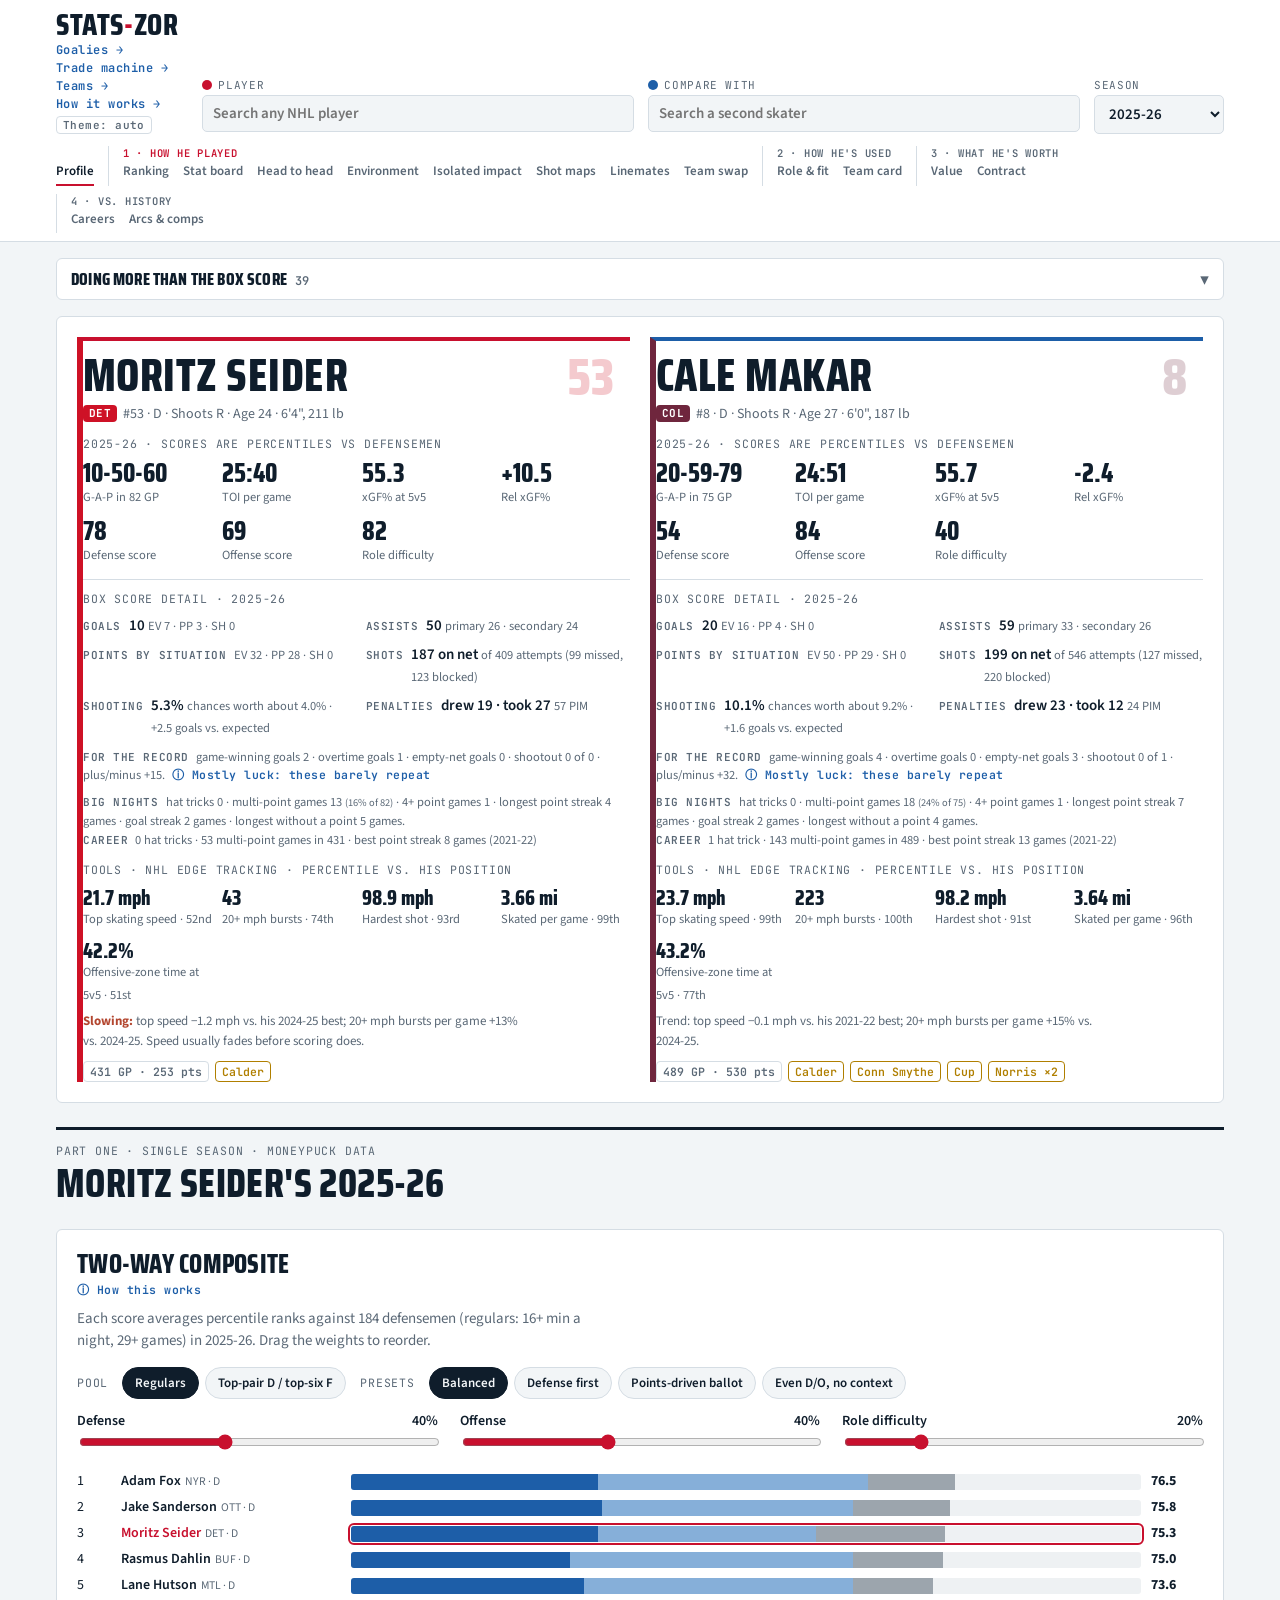
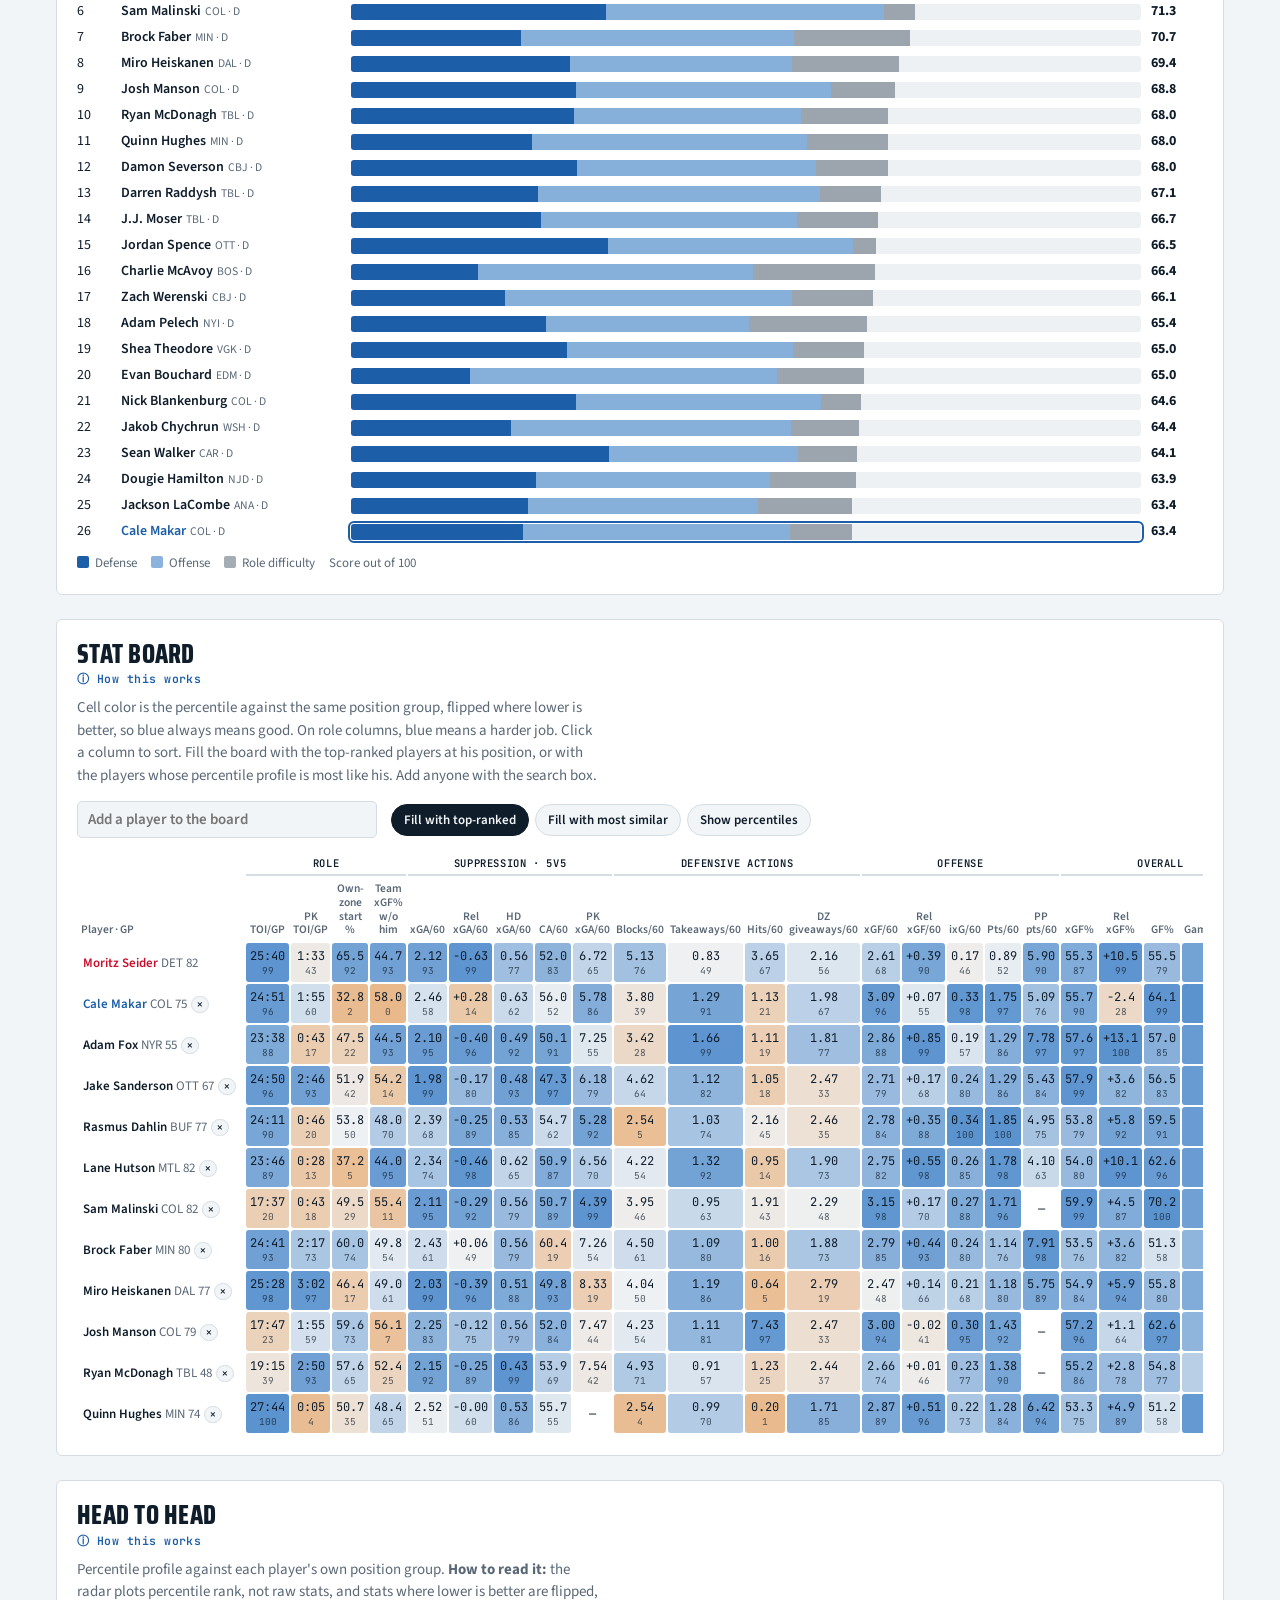
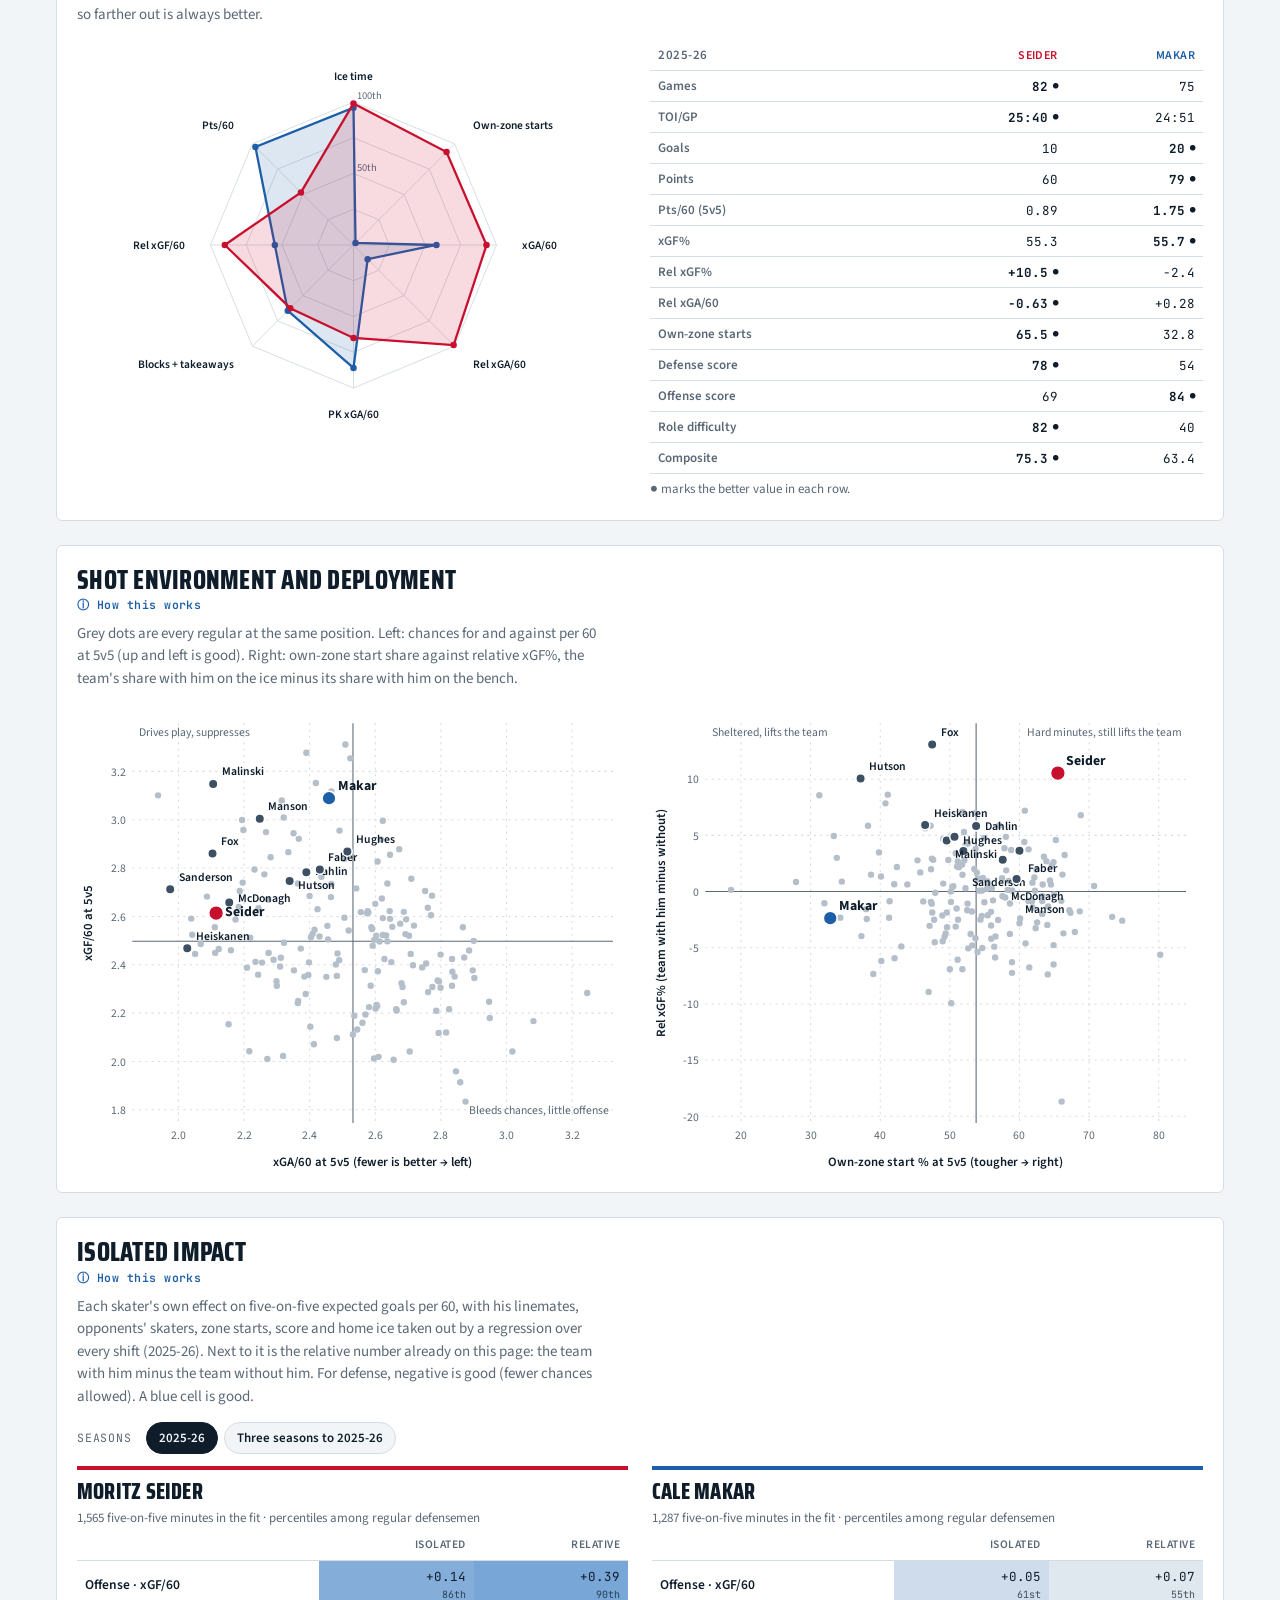
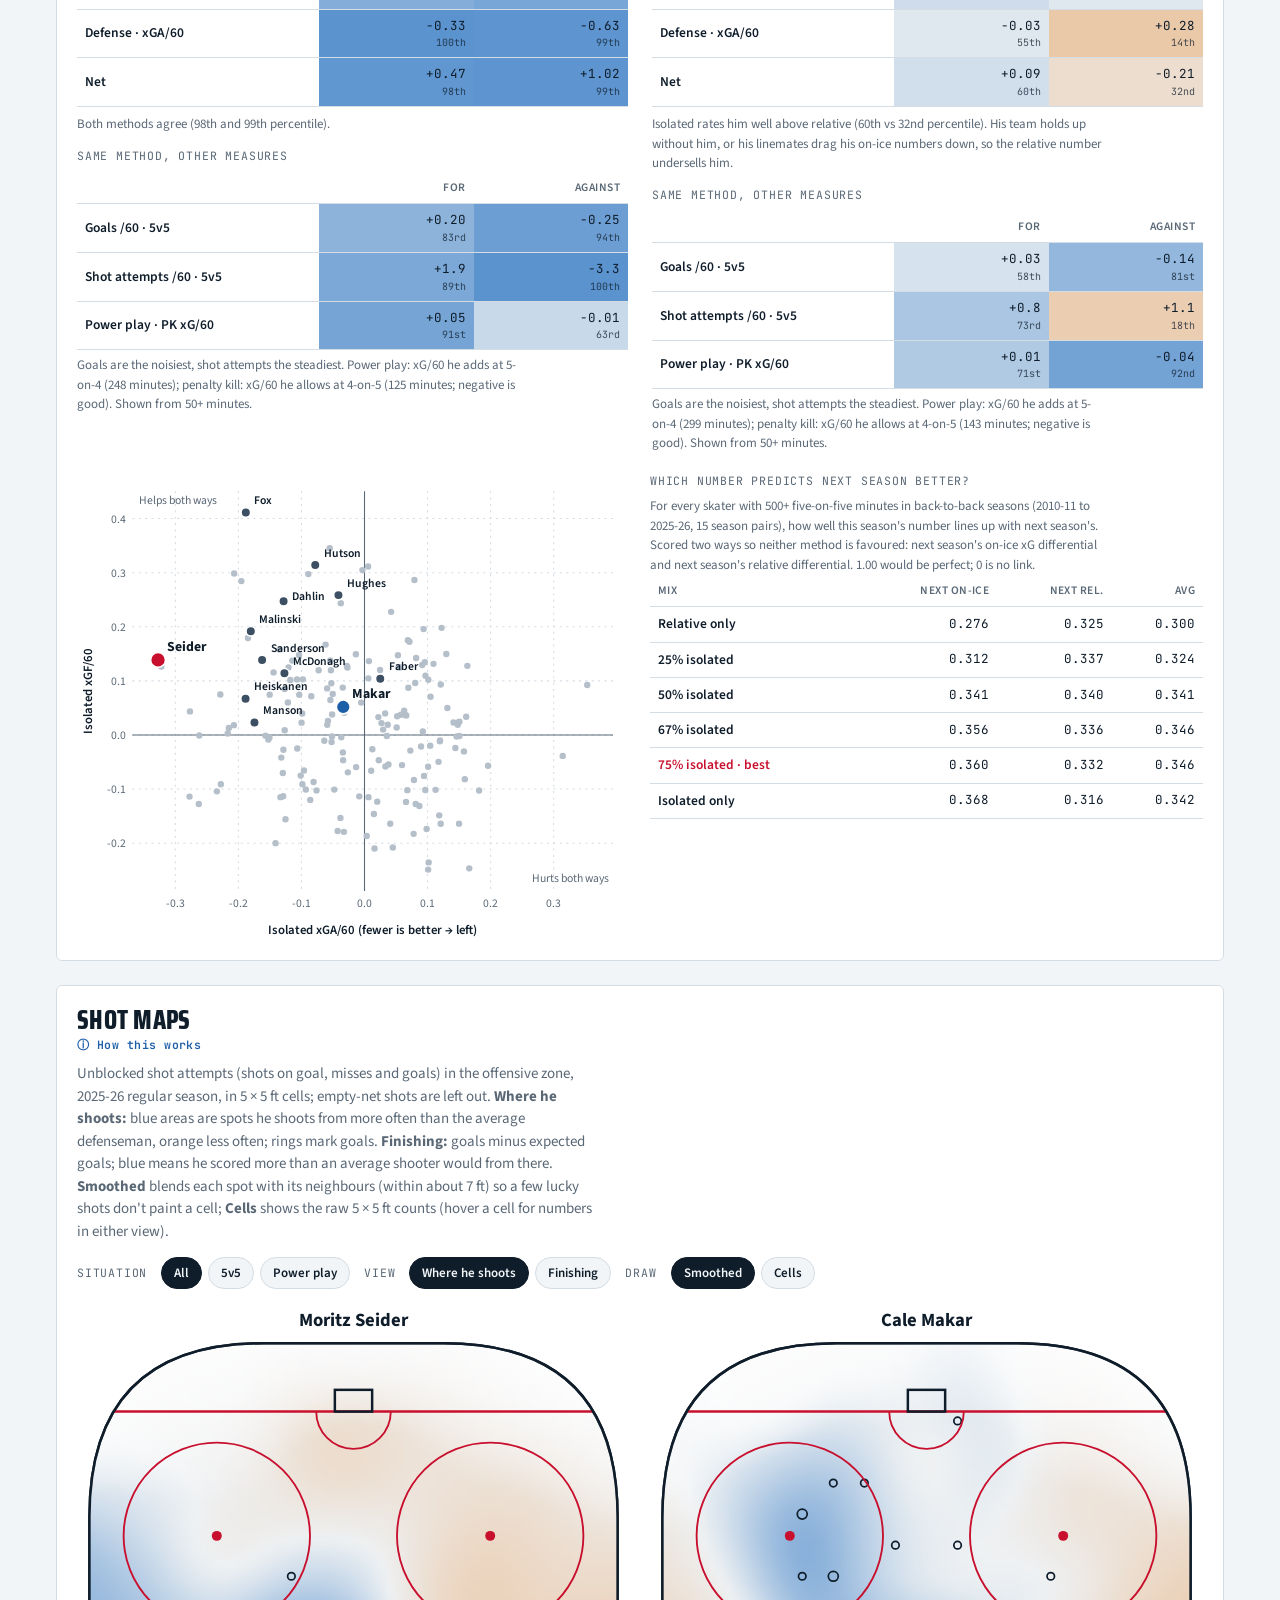
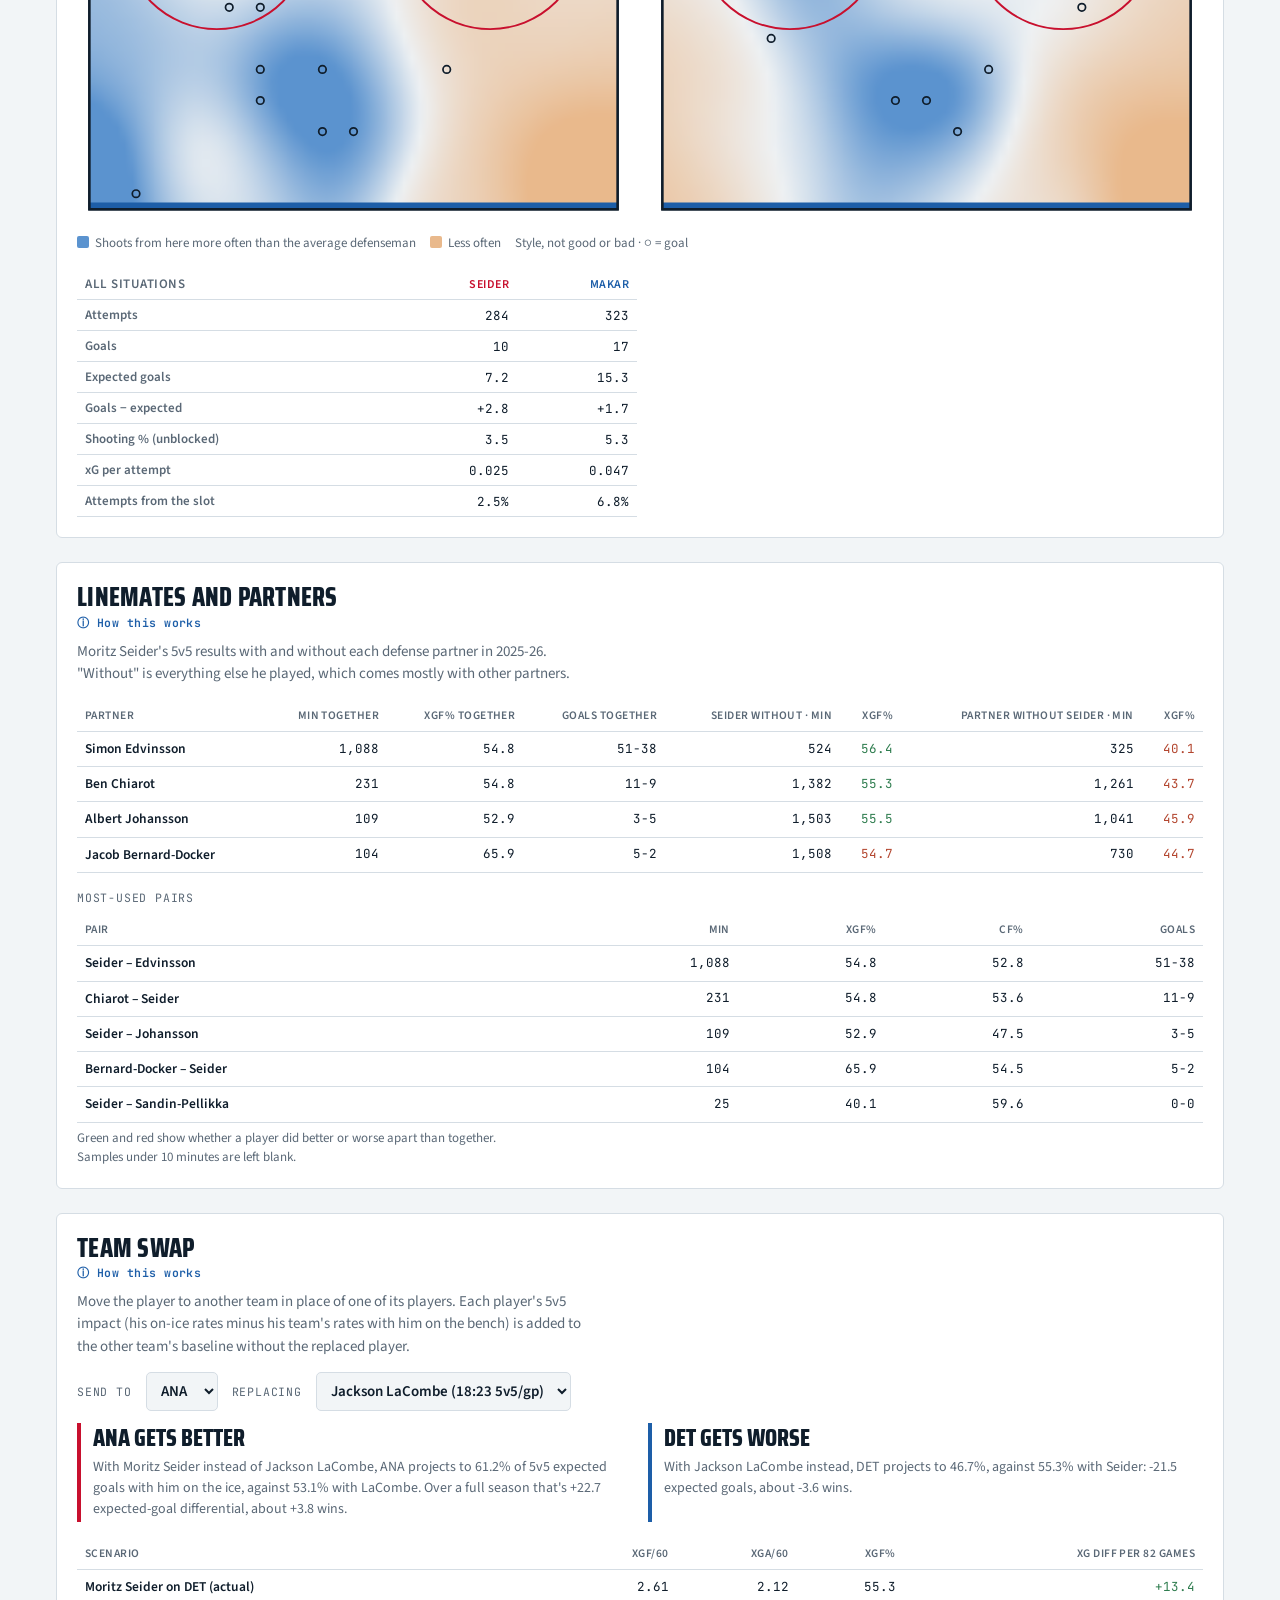
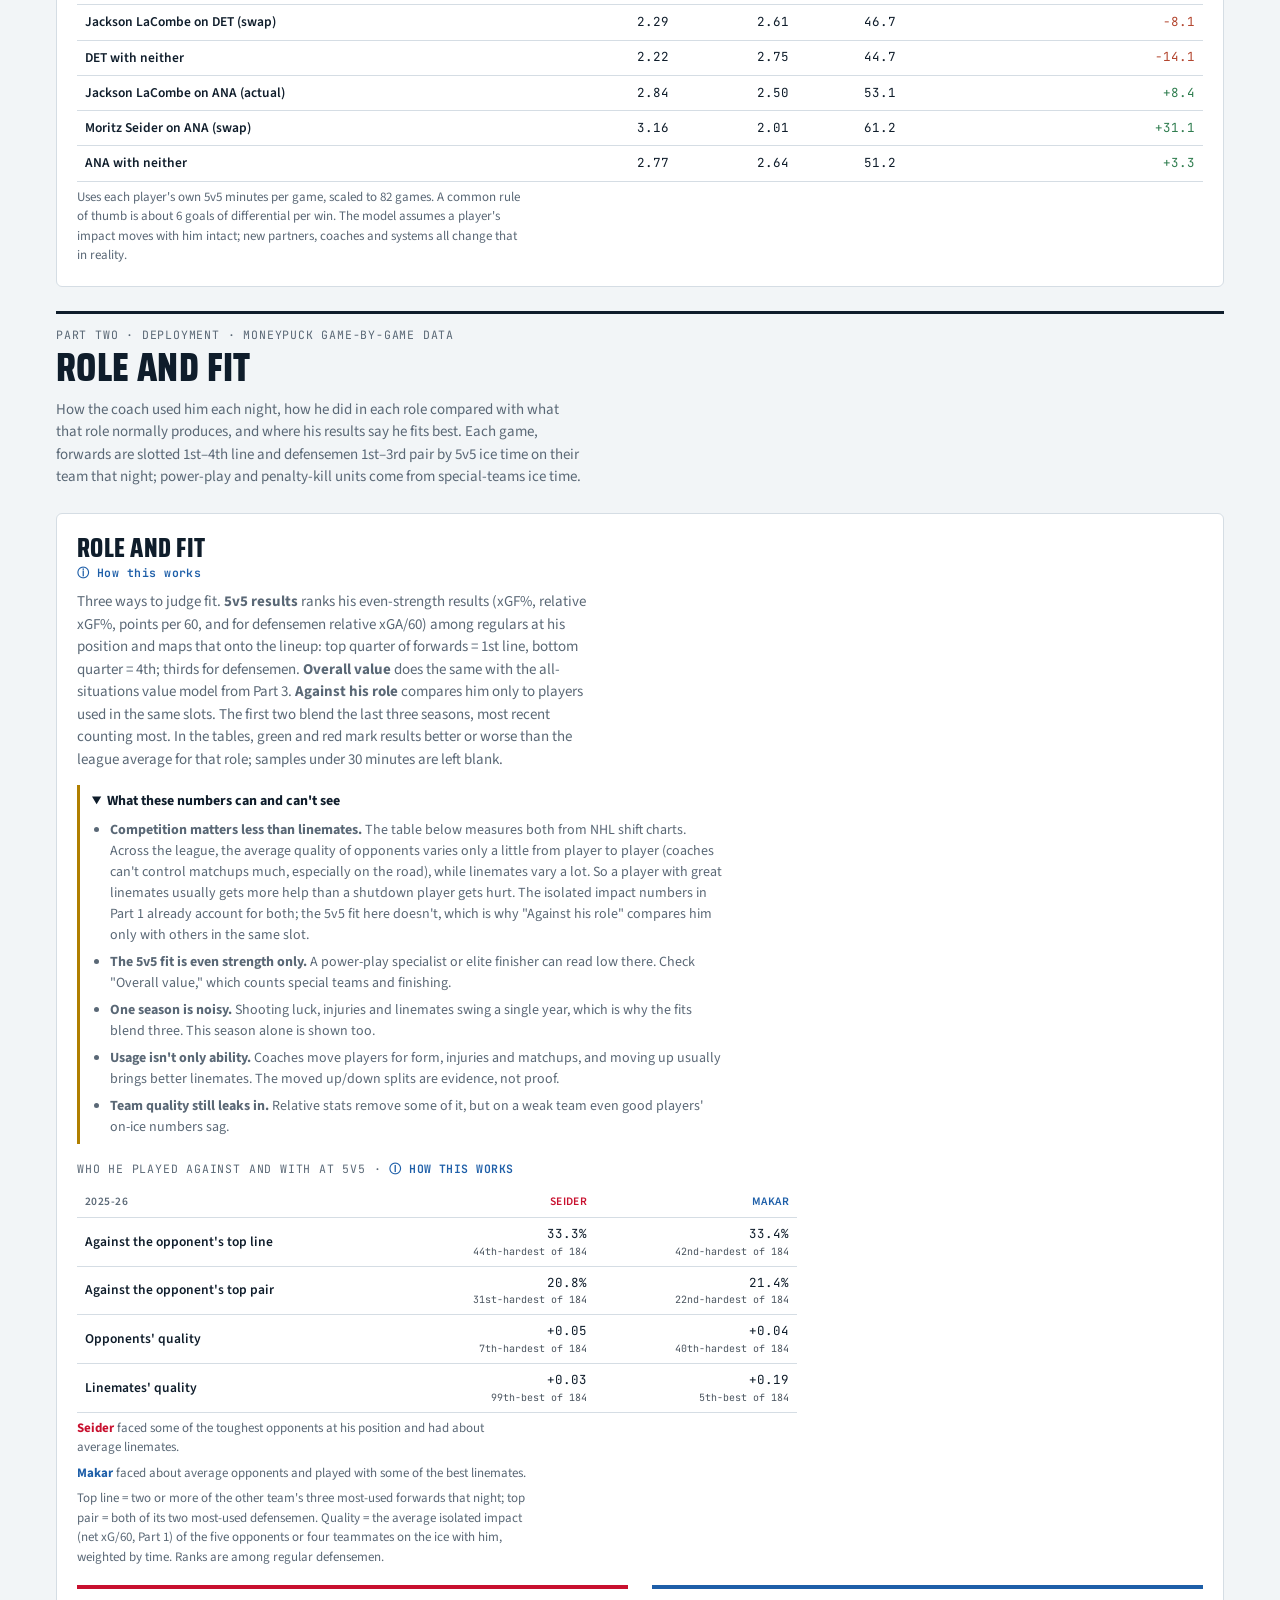
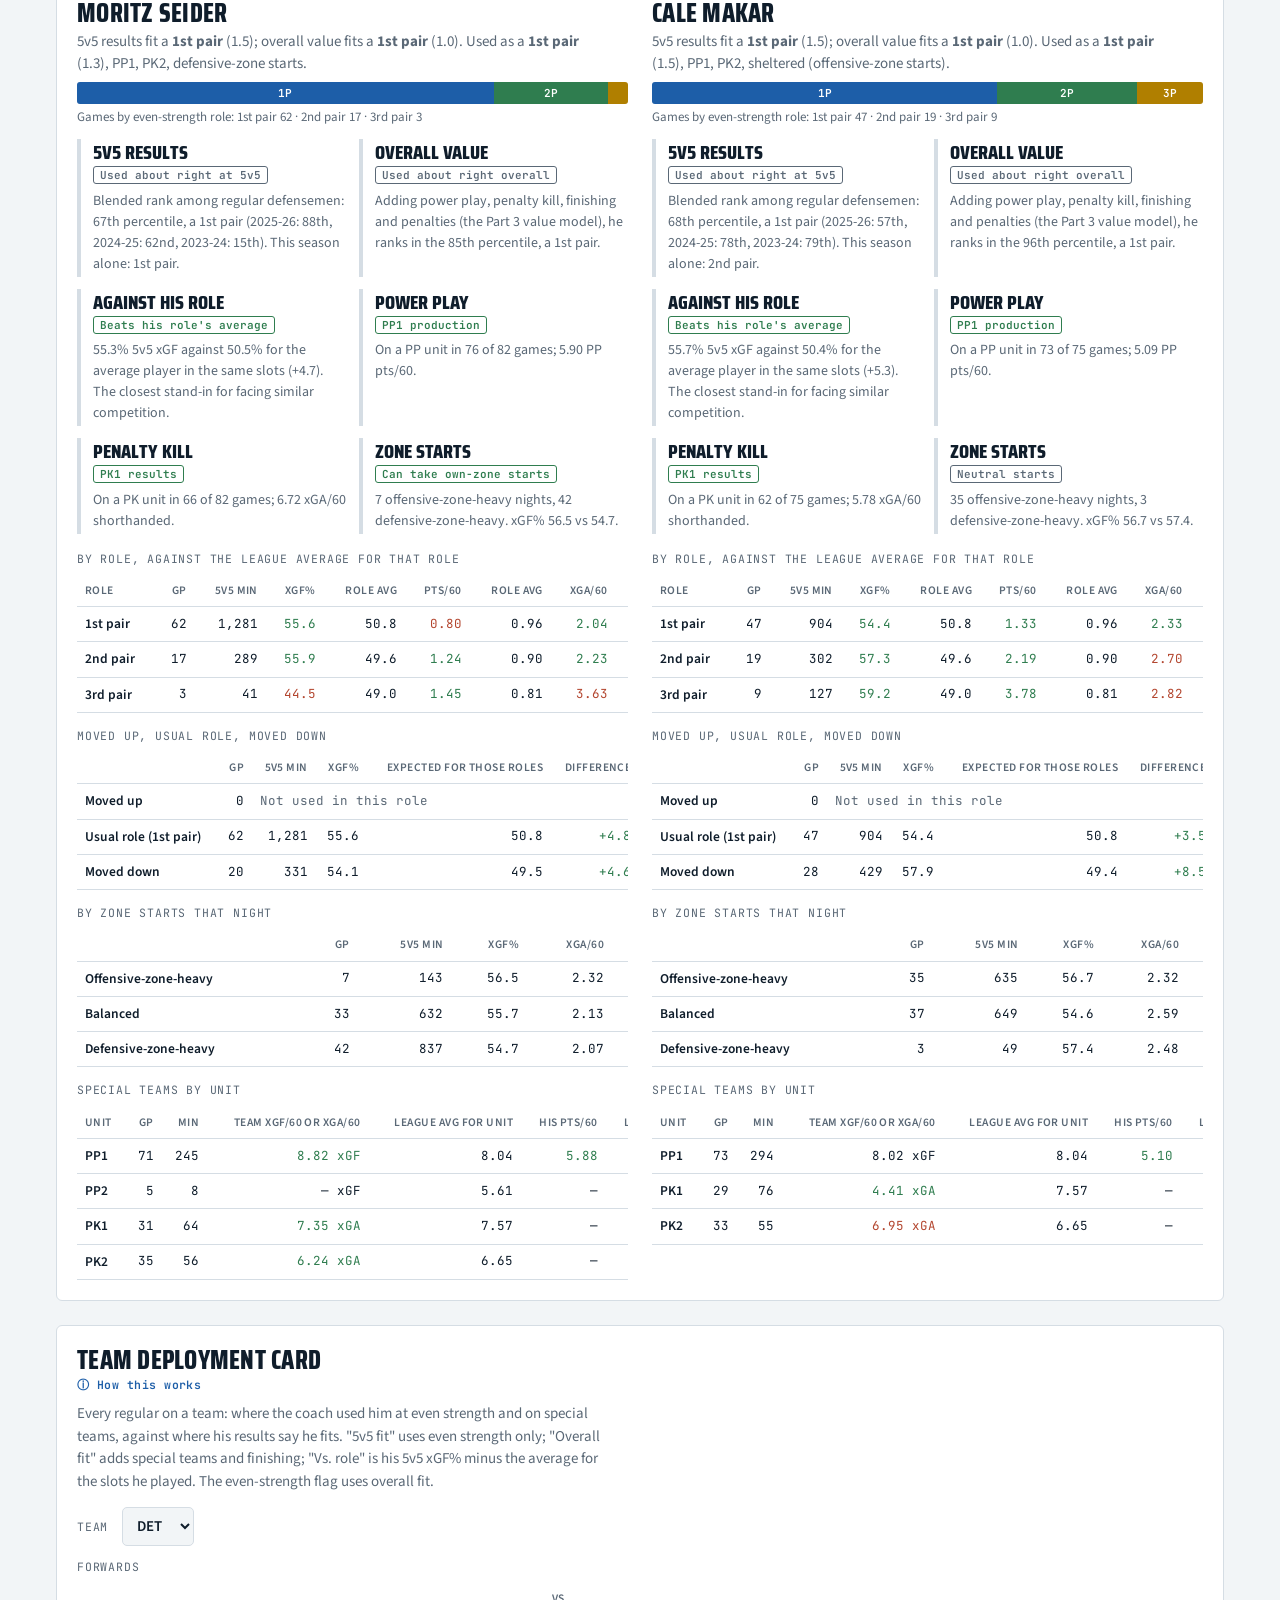
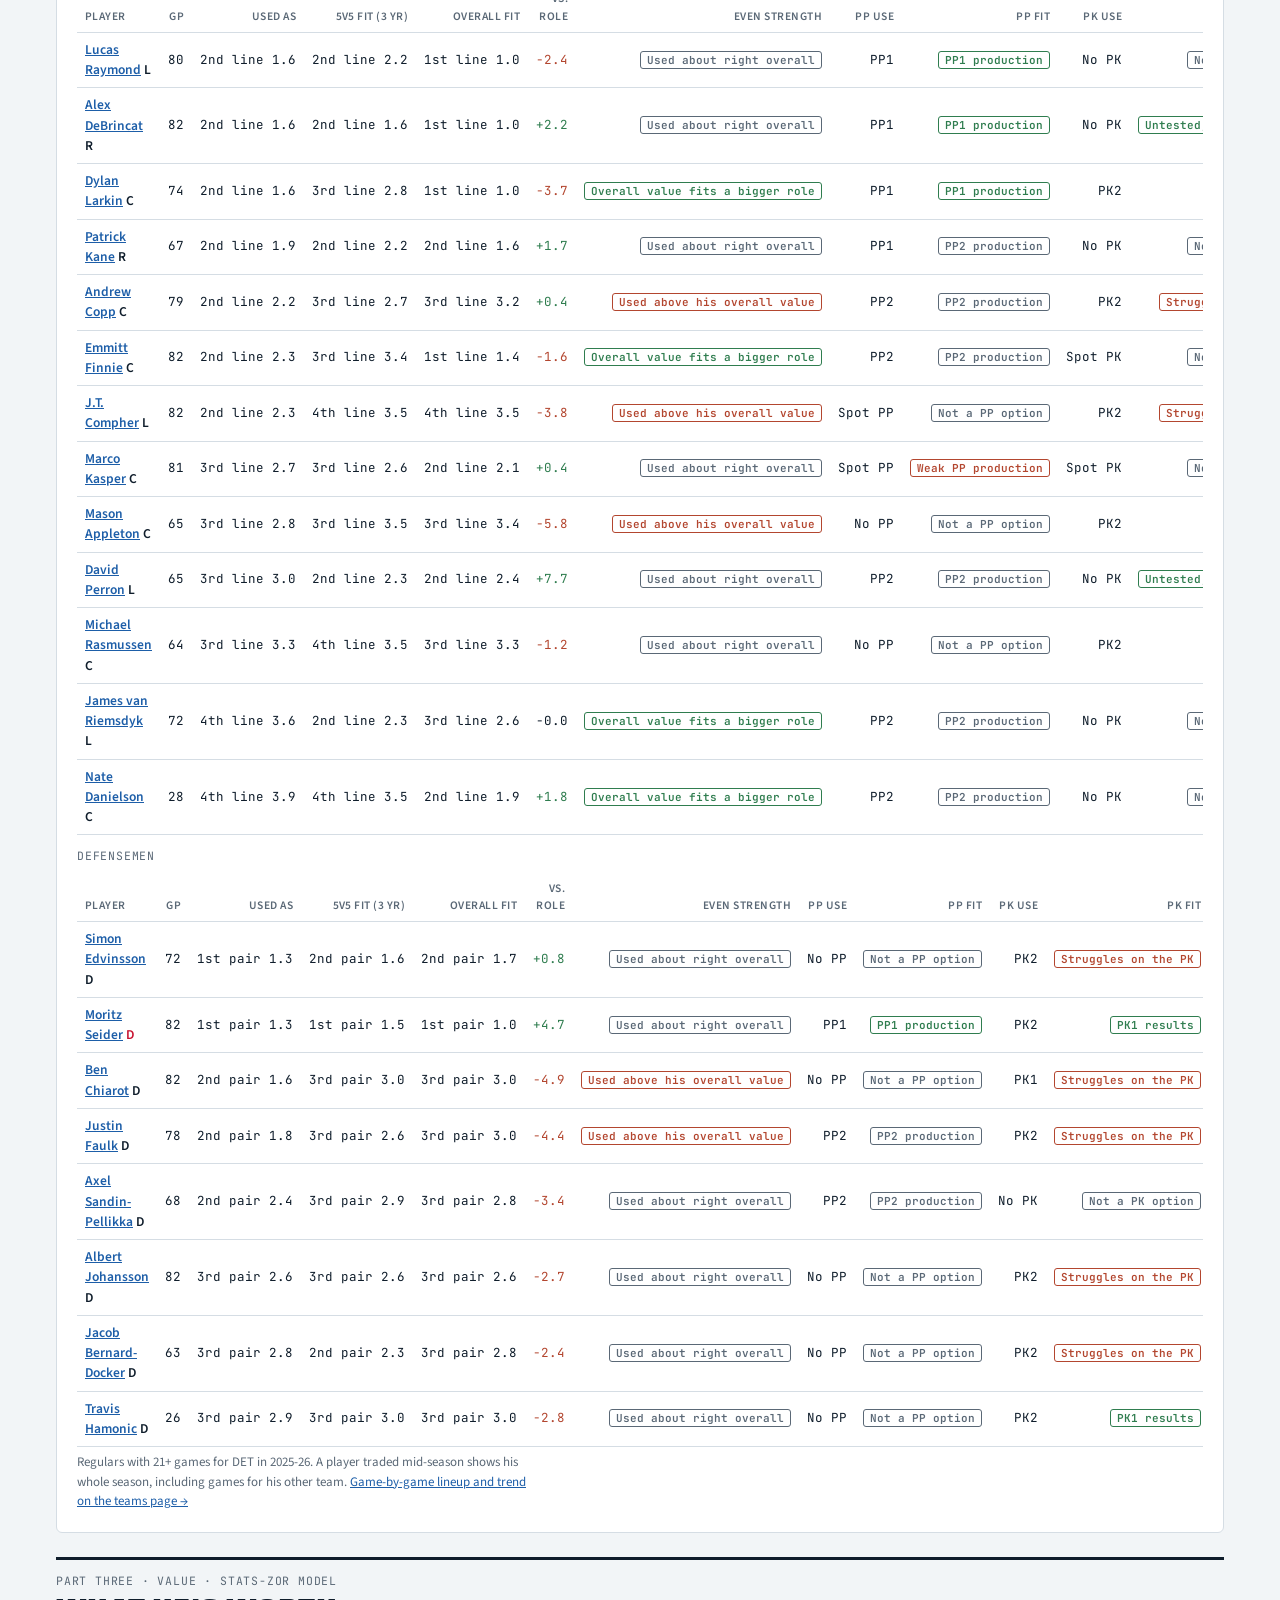
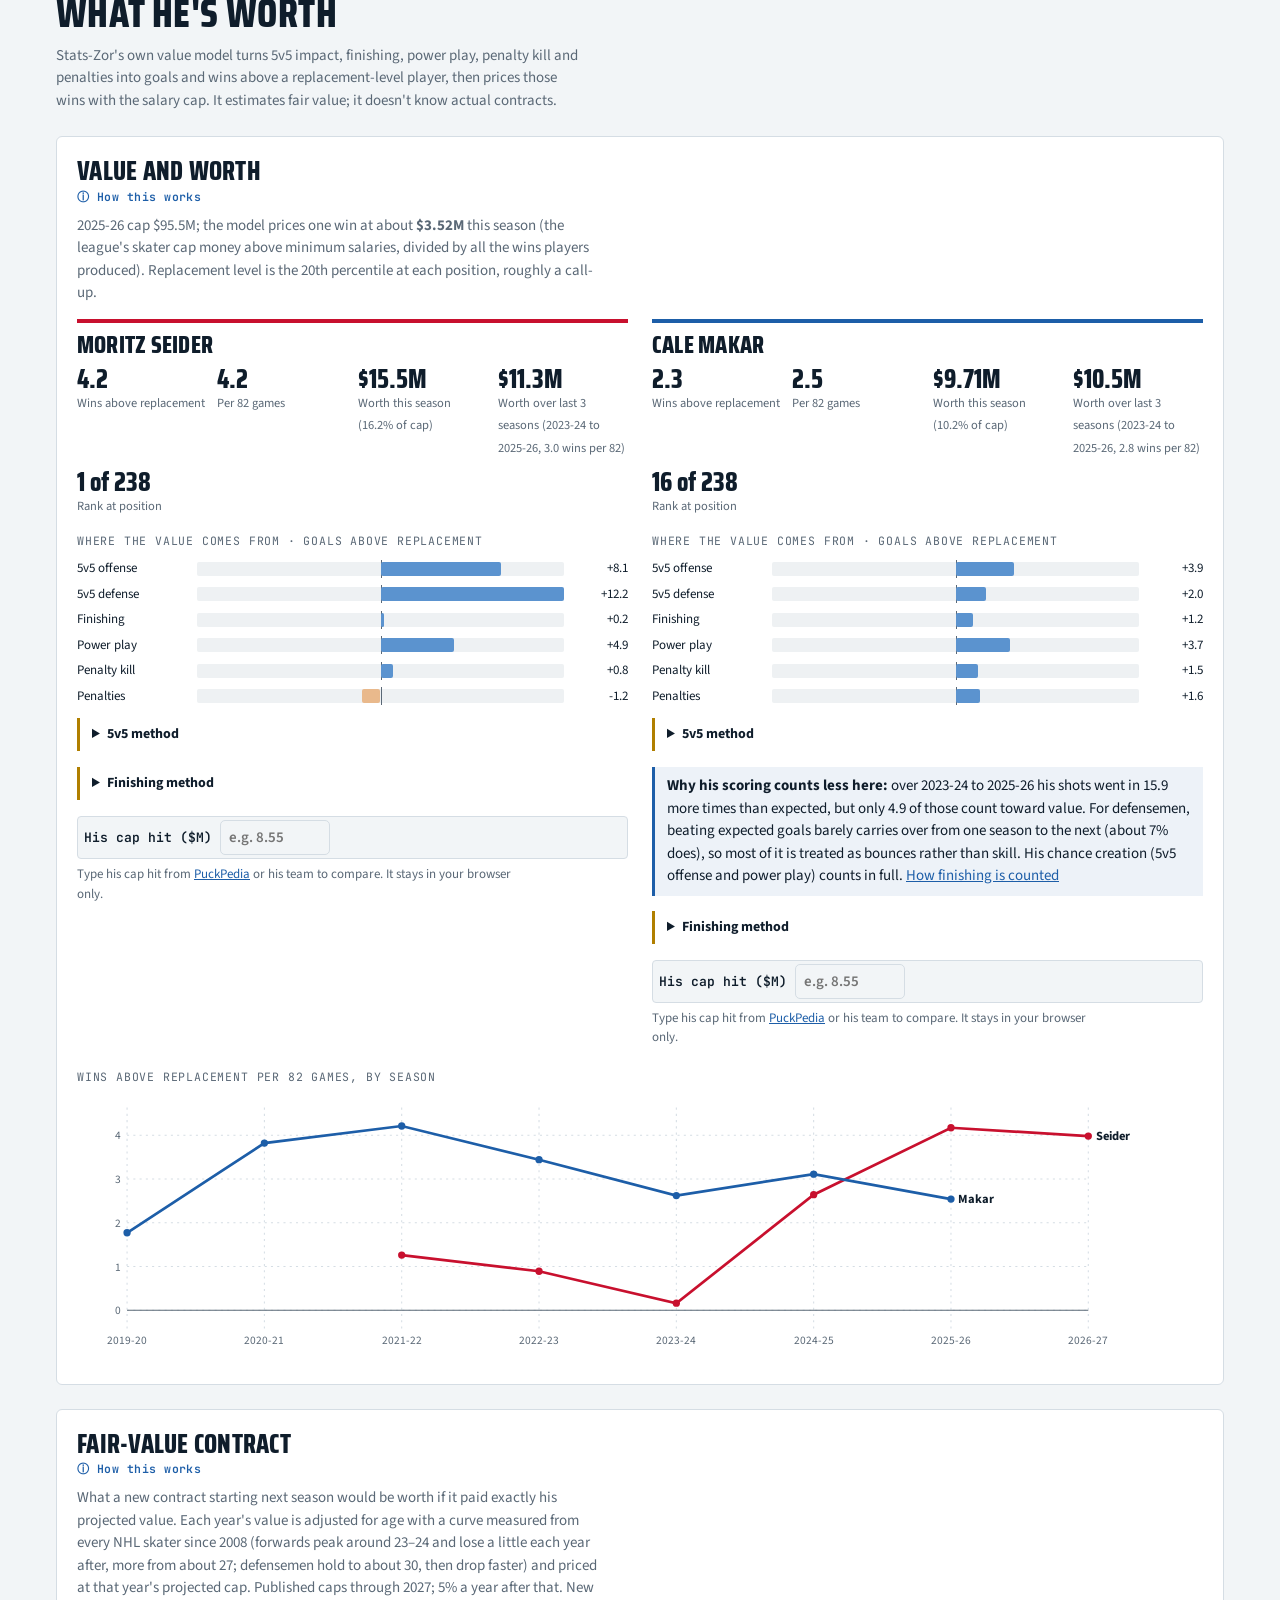
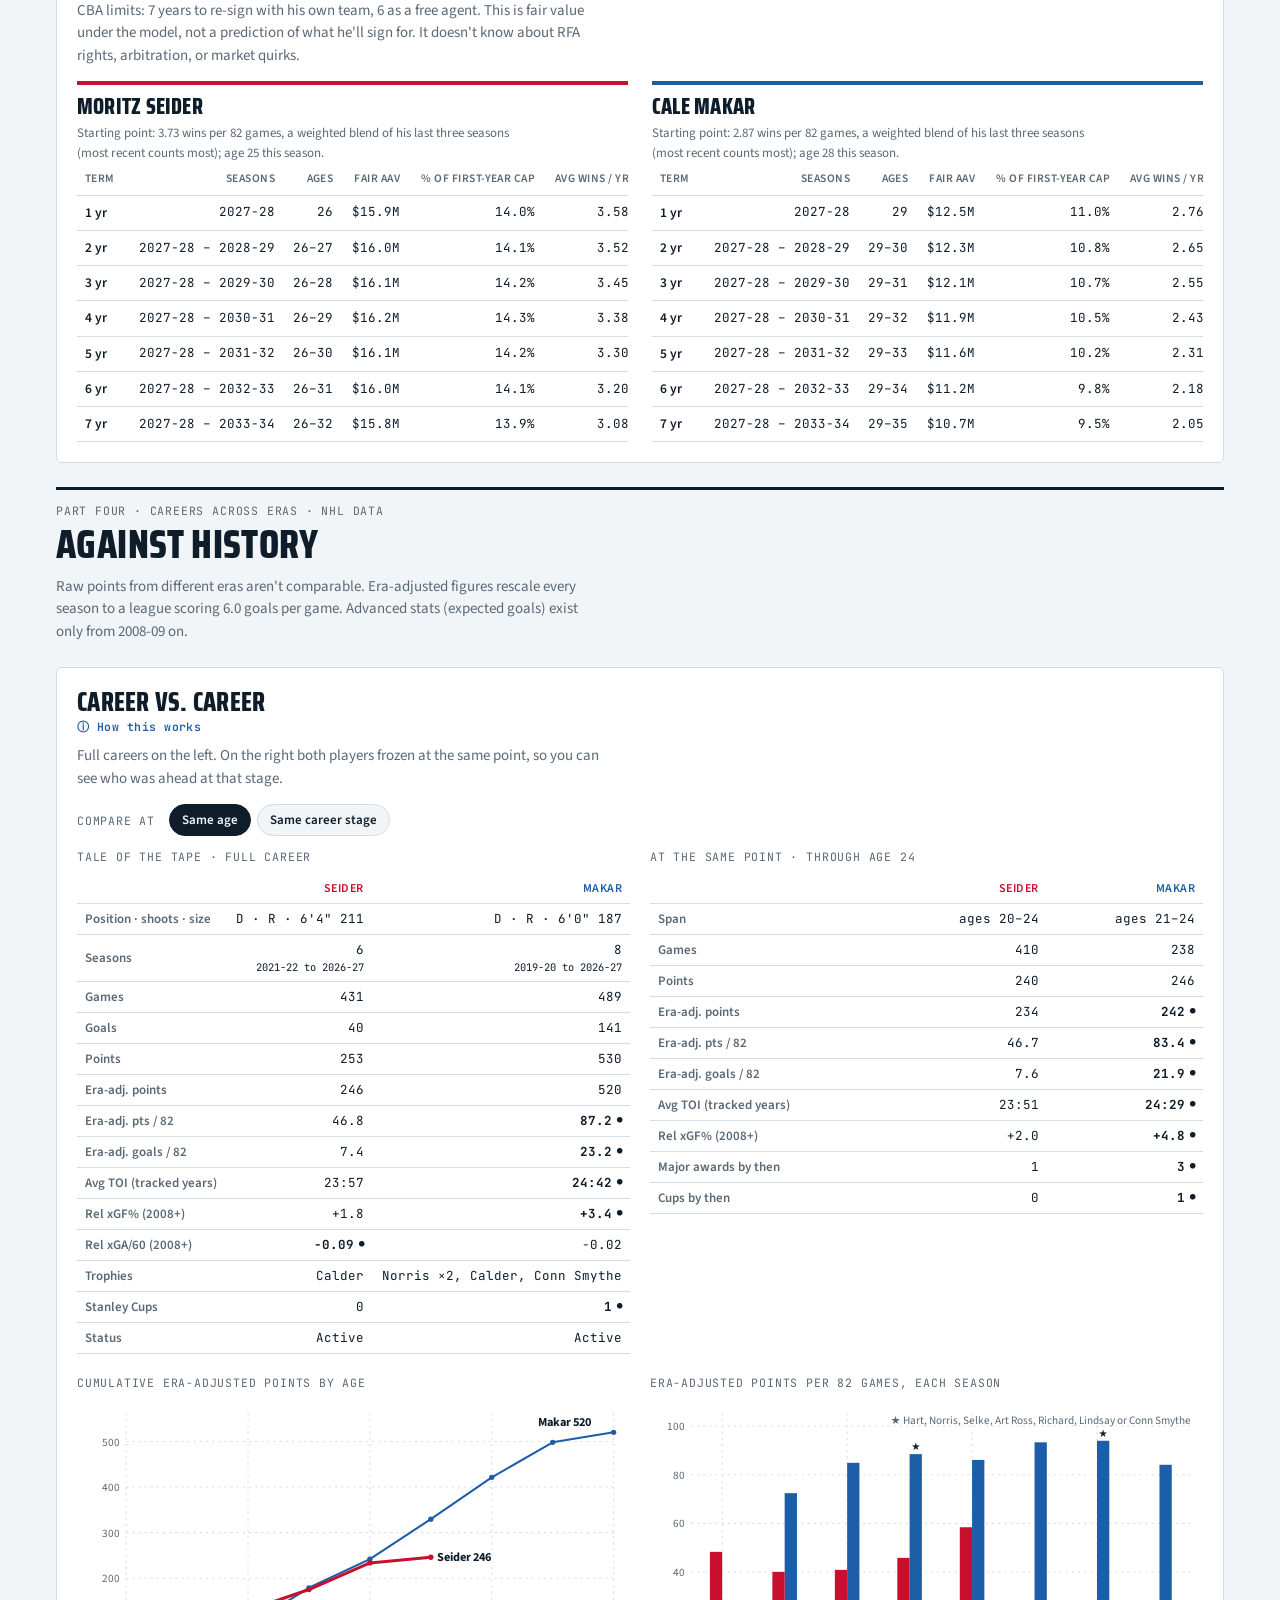
==== index.html @ ef89e0b1 "Player cards: Big nights line (hat tricks, multi-point games, point and goal streaks) Built from the" ====
<!doctype html>
<html lang="en">
<head>
<meta charset="utf-8">
<meta name="viewport" content="width=device-width, initial-scale=1, viewport-fit=cover">
<title>Stats-Zor</title>
<meta name="description" content="NHL player analysis: search any skater or goalie, compare head to head, and see careers across eras. Data from MoneyPuck.com and the NHL.">
<link rel="icon" href="favicon.svg" type="image/svg+xml">
<link rel="icon" href="favicon-32.png" type="image/png" sizes="32x32">
<link rel="apple-touch-icon" href="apple-touch-icon.png">
<link rel="preconnect" href="https://fonts.googleapis.com">
<link rel="preconnect" href="https://fonts.gstatic.com" crossorigin>
<link rel="stylesheet" href="https://fonts.googleapis.com/css2?family=Saira+Condensed:wght@600;800&family=Source+Sans+3:wght@400;600;700&family=JetBrains+Mono:wght@400;600&display=swap">
<link rel="stylesheet" href="styles.css?v=202611190800">
<script src="theme.js?v=202611150400"></script>
</head>
<body>
<header class="top">
  <div class="wrap top-in">
    <div class="brandbox"><a class="brand" href="#">STATS<span>-</span>ZOR</a><a class="tradelink" href="goalies.html">Goalies →</a><a class="tradelink" href="trade.html">Trade machine →</a><a class="tradelink" href="teams.html">Teams →</a><a class="tradelink" href="about.html">How it works →</a></div>
    <div class="pickers">
      <div class="picker" id="pickA">
        <label for="qA"><i class="dot a"></i>Player</label>
        <input id="qA" type="search" autocomplete="off" placeholder="Search any NHL player">
        <ul class="sugg" hidden></ul>
      </div>
      <div class="picker" id="pickB">
        <label for="qB"><i class="dot b"></i>Compare with</label>
        <input id="qB" type="search" autocomplete="off" placeholder="Search a second skater">
        <ul class="sugg" hidden></ul>
      </div>
      <div class="picker small">
        <label for="season">Season</label>
        <select id="season"></select>
      </div>
    </div>
  </div>
  <nav class="wrap tabs" id="nav" aria-label="Sections">
    <div class="ng"><span class="nl">&nbsp;</span><div class="nls"><a href="#sec-profile">Profile</a></div></div>
    <div class="ng" data-part="1"><span class="nl">1 · How he played</span><div class="nls">
      <a href="#sec-rank">Ranking</a><a href="#sec-matrix">Stat board</a><a href="#sec-h2h">Head to head</a><a href="#sec-env">Environment</a><a href="#sec-iso">Isolated impact</a><a href="#sec-shots">Shot maps</a><a href="#sec-mates">Linemates</a><a href="#sec-swap">Team swap</a></div></div>
    <div class="ng" data-part="2"><span class="nl">2 · How he's used</span><div class="nls">
      <a href="#sec-role">Role &amp; fit</a><a href="#sec-lineup">Team card</a></div></div>
    <div class="ng" data-part="3"><span class="nl">3 · What he's worth</span><div class="nls">
      <a href="#sec-value">Value</a><a href="#sec-deal">Contract</a></div></div>
    <div class="ng" data-part="4"><span class="nl">4 · Vs. history</span><div class="nls">
      <a href="#sec-career">Careers</a><a href="#sec-arcs">Arcs &amp; comps</a></div></div>
  </nav>
</header>

<div class="layout"><aside class="gems-wrap" id="gems" aria-label="Players doing more than the box score"></aside>
<main class="wrap" id="main">
  <p class="status" id="status">Loading data…</p>

  <section class="panel" id="sec-profile"></section>

  <div class="part"><span class="eyebrow">Part one · single season · MoneyPuck data</span><h2 class="part-h" id="part1-h">The season</h2></div>

  <section class="panel" id="sec-rank">
    <div class="head"><h2>Two-way composite</h2><a class="how" href="about.html#m-rank">How this works</a>
      <p class="sub" id="rank-sub"></p></div>
    <div class="ctl" id="rank-ctl"></div>
    <div class="weights" id="weights"></div>
    <div class="rank" id="rank"></div>
    <div class="legend"><span><i class="seg-d"></i>Defense</span><span><i class="seg-o"></i>Offense</span><span><i class="seg-c"></i>Role difficulty</span><span>Score out of 100</span></div>
  </section>

  <section class="panel" id="sec-matrix">
    <div class="head"><h2>Stat board</h2><a class="how" href="about.html#m-matrix">How this works</a>
      <p class="sub">Cell color is the percentile against the same position group, flipped where lower is better, so blue always means good. On role columns, blue means a harder job. Click a column to sort. Fill the board with the top-ranked players at his position, or with the players whose percentile profile is most like his. Add anyone with the search box.</p></div>
    <div class="ctl"><div class="picker inline" id="pickBoard"><input id="qBoard" type="search" autocomplete="off" placeholder="Add a player to the board"><ul class="sugg" hidden></ul></div>
      <span class="toggle" id="mtoggle"></span></div>
    <div class="scroll"><table class="matrix" id="matrix"></table></div>
  </section>

  <section class="panel" id="sec-h2h">
    <div class="head"><h2>Head to head</h2><a class="how" href="about.html#m-h2h">How this works</a>
      <p class="sub">Percentile profile against each player's own position group. <strong>How to read it:</strong> the radar plots percentile rank, not raw stats, and stats where lower is better are flipped, so farther out is always better.</p></div>
    <div class="two"><svg id="radar" viewBox="-60 0 580 440" role="img" aria-label="Radar comparison"></svg><div id="h2h-table"></div></div>
  </section>

  <section class="panel" id="sec-env">
    <div class="head"><h2>Shot environment and deployment</h2><a class="how" href="about.html#m-env">How this works</a>
      <p class="sub">Grey dots are every regular at the same position. Left: chances for and against per 60 at 5v5 (up and left is good). Right: own-zone start share against relative xGF%, the team's share with him on the ice minus its share with him on the bench.</p></div>
    <div class="two"><svg id="sc1" viewBox="0 0 520 440" role="img" aria-label="xGF/60 vs xGA/60"></svg><svg id="sc2" viewBox="0 0 520 440" role="img" aria-label="Zone starts vs relative xGF%"></svg></div>
  </section>

  <section class="panel" id="sec-iso">
    <div class="head"><h2>Isolated impact</h2><a class="how" href="about.html#m-iso">How this works</a>
      <p class="sub" id="iso-sub">Loading isolated impact…</p></div>
    <div class="ctl"><span class="lbl">Seasons</span><span class="toggle" id="itoggle"></span></div>
    <div id="iso"></div>
    <div class="two" style="margin-top:18px"><svg id="sc-iso" viewBox="0 0 520 440" role="img" aria-label="Isolated offense vs defense"></svg><div id="iso-test"></div></div>
  </section>

  <section class="panel" id="sec-shots">
    <div class="head"><h2>Shot maps</h2><a class="how" href="about.html#m-shots">How this works</a>
      <p class="sub" id="shots-sub">Loading shot maps…</p></div>
    <div id="shots"></div>
  </section>

  <section class="panel" id="sec-mates">
    <div class="head"><h2>Linemates and partners</h2><a class="how" href="about.html#m-mates">How this works</a>
      <p class="sub" id="mates-sub"></p></div>
    <div class="scroll"><table class="tbl" id="mates"></table></div>
    <div id="combos"></div>
  </section>

  <section class="panel" id="sec-swap">
    <div class="head"><h2>Team swap</h2><a class="how" href="about.html#m-swap">How this works</a>
      <p class="sub">Move the player to another team in place of one of its players. Each player's 5v5 impact (his on-ice rates minus his team's rates with him on the bench) is added to the other team's baseline without the replaced player.</p></div>
    <div class="ctl"><label class="lbl" for="swapTeam">Send to</label><select id="swapTeam"></select><label class="lbl" for="swapOut">replacing</label><select id="swapOut"></select></div>
    <div id="swap"></div>
  </section>

  <div class="part"><span class="eyebrow">Part two · deployment · MoneyPuck game-by-game data</span><h2 class="part-h">Role and fit</h2>
    <p class="sub">How the coach used him each night, how he did in each role compared with what that role normally produces, and where his results say he fits best. Each game, forwards are slotted 1st–4th line and defensemen 1st–3rd pair by 5v5 ice time on their team that night; power-play and penalty-kill units come from special-teams ice time.</p></div>

  <section class="panel" id="sec-role">
    <div class="head"><h2>Role and fit</h2><a class="how" href="about.html#m-role">How this works</a><p class="sub" id="role-sub"></p></div>
    <div id="role"></div>
  </section>

  <section class="panel" id="sec-lineup">
    <div class="head"><h2>Team deployment card</h2><a class="how" href="about.html#m-lineup">How this works</a>
      <p class="sub">Every regular on a team: where the coach used him at even strength and on special teams, against where his results say he fits. "5v5 fit" uses even strength only; "Overall fit" adds special teams and finishing; "Vs. role" is his 5v5 xGF% minus the average for the slots he played. The even-strength flag uses overall fit.</p></div>
    <div class="ctl"><label class="lbl" for="lineupTeam">Team</label><select id="lineupTeam"></select></div>
    <div id="lineup"></div>
  </section>

  <div class="part"><span class="eyebrow">Part three · value · Stats-Zor model</span><h2 class="part-h">What he's worth</h2>
    <p class="sub">Stats-Zor's own value model turns 5v5 impact, finishing, power play, penalty kill and penalties into goals and wins above a replacement-level player, then prices those wins with the salary cap. It estimates fair value; it doesn't know actual contracts.</p></div>

  <section class="panel" id="sec-value">
    <div class="head"><h2>Value and worth</h2><a class="how" href="about.html#m-value">How this works</a><p class="sub" id="value-sub"></p></div>
    <div id="value"></div>
  </section>

  <section class="panel" id="sec-deal">
    <div class="head"><h2>Fair-value contract</h2><a class="how" href="about.html#m-deal">How this works</a><p class="sub" id="deal-sub"></p></div>
    <div id="deal"></div>
  </section>

  <div class="part"><span class="eyebrow">Part four · careers across eras · NHL data</span><h2 class="part-h">Against history</h2>
    <p class="sub">Raw points from different eras aren't comparable. Era-adjusted figures rescale every season to a league scoring 6.0 goals per game. Advanced stats (expected goals) exist only from 2008-09 on.</p></div>

  <section class="panel" id="sec-career">
    <div class="head"><h2>Career vs. career</h2><a class="how" href="about.html#m-career">How this works</a>
      <p class="sub">Full careers on the left. On the right both players frozen at the same point, so you can see who was ahead at that stage.</p></div>
    <div class="ctl"><span class="lbl">Compare at</span><span class="toggle" id="cmode"><button type="button" data-m="age" aria-pressed="true">Same age</button><button type="button" data-m="stage" aria-pressed="false">Same career stage</button></span></div>
    <div class="two"><div><p class="minihead">Tale of the tape · full career</p><table class="tape" id="tape"></table></div>
      <div><p class="minihead" id="atlab">At the same point</p><table class="tape" id="atsame"></table></div></div>
    <div class="two" style="margin-top:20px"><div><p class="minihead">Cumulative era-adjusted points by age</p><svg id="cumu" viewBox="0 0 540 300" role="img" aria-label="Cumulative points"></svg></div>
      <div><p class="minihead">Era-adjusted points per 82 games, each season</p><svg id="seas" viewBox="0 0 540 300" role="img" aria-label="Points per 82 by season"></svg></div></div>
  </section>

  <section class="panel" id="sec-arcs">
    <div class="head"><h2>Career arcs and comps</h2><a class="how" href="about.html#m-arcs">How this works</a>
      <p class="sub">Every season plotted by age. Add up to six players.</p></div>
    <div class="ctl"><span class="lbl">Measure</span><span class="toggle" id="ametric"></span></div>
    <div class="ctl"><div class="picker inline" id="pickArc"><input id="qArc" type="search" autocomplete="off" placeholder="Add a player to the chart"><ul class="sugg" hidden></ul></div></div>
    <div class="chips" id="achips"></div>
    <svg id="arc" viewBox="0 0 1080 400" role="img" aria-label="Career arcs"></svg>
    <p class="sub small" id="arcnote"></p>
    <p class="minihead" style="margin-top:22px" id="comps-h">Closest comps</p>
    <p class="sub small" id="comps-sub"></p>
    <div class="scroll"><table class="tbl" id="comps"></table></div>
  </section>


  <footer class="foot">
    <p>Data: <a href="https://moneypuck.com" rel="noopener">MoneyPuck.com</a> season summaries (2008-09 on) and the NHL's public stats API (careers, bios, trophies). Free for non-commercial use with credit to MoneyPuck. Updated automatically every morning.</p>
    <p id="updated"></p>
  </footer>
</main></div>
<script src="common.js?v=202611190300"></script>
<script src="app.js?v=202611190500"></script>
</body>
</html>
---- styles.css ----
/* Stats-Zor — rink-sheet look: ice-white panels, goal-line red for the main player,
   blue-line blue for the comparison, condensed display type for headings. */
:root{
  --bg:#f2f5f7; --panel:#ffffff; --ink:#0f1d2b; --muted:#5a6876; --line:#d5dde4;
  --a:#c8102e; --b:#1d5ea8; --board:#3d4f63;
  --lo:#e9b98c; --mid:#eef1f3; --hi:#5b93cf; --dot:#b4bfca;
  --c1:#1d5ea8; --c2:#b07f00; --c3:#2f7d4f; --c4:#7b4bb7; --c5:#c4561a; --c6:#0f7f80;
  --good:#2f7d4f; --bad:#b3462f;
  --f-display:"Saira Condensed","Arial Narrow",system-ui,sans-serif;
  --f-body:"Source Sans 3",system-ui,-apple-system,"Segoe UI",sans-serif;
  --f-mono:"JetBrains Mono",ui-monospace,Menlo,Consolas,monospace;
  color-scheme:light;
}
/* dark: follows the device unless the header toggle picked light; the toggle can also force it */
@media (prefers-color-scheme: dark){:root:not([data-theme="light"]){
  --bg:#0d151d; --panel:#131e29; --ink:#e6edf3; --muted:#93a3b2; --line:#26364a;
  --a:#ff5a6e; --b:#6aa6ec; --board:#a9b8c7;
  --lo:#8a5a32; --mid:#1a2734; --hi:#2f6db5; --dot:#3e4f60;
  --c1:#6aa6ec; --c2:#f2c14e; --c3:#5cc489; --c4:#b08be6; --c5:#f08c4a; --c6:#4fc6c6;
  --good:#5cc489; --bad:#ef7a5f; color-scheme:dark}}
:root[data-theme="dark"]{
  --bg:#0d151d; --panel:#131e29; --ink:#e6edf3; --muted:#93a3b2; --line:#26364a;
  --a:#ff5a6e; --b:#6aa6ec; --board:#a9b8c7;
  --lo:#8a5a32; --mid:#1a2734; --hi:#2f6db5; --dot:#3e4f60;
  --c1:#6aa6ec; --c2:#f2c14e; --c3:#5cc489; --c4:#b08be6; --c5:#f08c4a; --c6:#4fc6c6;
  --good:#5cc489; --bad:#ef7a5f; color-scheme:dark}
*{box-sizing:border-box}
html{scroll-padding-top:150px}
body{margin:0;background:var(--bg);color:var(--ink);font:15px/1.5 var(--f-body)}
a{color:var(--b)}
.wrap{max-width:1200px;margin:0 auto;padding-left:max(16px,env(safe-area-inset-left));padding-right:max(16px,env(safe-area-inset-right))}
h1,h2,h3{font-family:var(--f-display);font-weight:800;text-transform:uppercase;letter-spacing:.01em;line-height:1.05;margin:0;text-wrap:balance}
h2{font-size:26px}
.eyebrow,.lbl,.minihead{font-family:var(--f-mono);font-size:11.5px;letter-spacing:.07em;text-transform:uppercase;color:var(--muted)}
.minihead{margin:0 0 8px}
.sub{color:var(--muted);max-width:75ch;margin:6px 0 0}
.sub.small{font-size:13px}
.mono,td{font-variant-numeric:tabular-nums}

/* header */
.top{position:sticky;top:0;z-index:20;background:var(--panel);border-bottom:1px solid var(--line)}
.top-in{display:flex;flex-wrap:wrap;align-items:flex-end;gap:10px 24px;padding-block:10px 8px}
.brand{font:800 30px/1 var(--f-display);color:var(--ink);text-decoration:none;letter-spacing:.02em}
.brand span{color:var(--a)}
.pickers{display:flex;flex-wrap:wrap;gap:10px 14px;flex:1;min-width:0}
.picker{position:relative;display:flex;flex-direction:column;gap:2px;flex:1 1 220px;min-width:0}
.picker.small{flex:0 0 130px}
.picker.inline{flex:0 1 300px}
.picker label{font-family:var(--f-mono);font-size:11px;letter-spacing:.06em;text-transform:uppercase;color:var(--muted);display:flex;align-items:center;gap:6px}
.dot{display:inline-block;width:10px;height:10px;border-radius:50%}
.dot.a{background:var(--a)} .dot.b{background:var(--b)}
input[type=search],select{font:600 15px var(--f-body);padding:7px 10px;border:1px solid var(--line);border-radius:5px;background:var(--bg);color:var(--ink);width:100%;min-width:0}
input:focus-visible,select:focus-visible,button:focus-visible,a:focus-visible{outline:2px solid var(--b);outline-offset:2px}
.sugg{position:absolute;top:100%;left:0;right:0;z-index:30;list-style:none;margin:4px 0 0;padding:4px;background:var(--panel);border:1px solid var(--line);border-radius:6px;box-shadow:0 8px 24px rgba(0,0,0,.18);max-height:360px;overflow:auto}
.sugg li{padding:6px 8px;border-radius:4px;cursor:pointer;display:flex;justify-content:space-between;gap:10px}
.sugg li small{color:var(--muted);font-family:var(--f-mono);font-size:11.5px;white-space:nowrap}
.sugg li[aria-selected=true],.sugg li:hover{background:var(--mid)}
.tabs{display:flex;align-items:flex-end;overflow-x:auto;padding-block:4px 8px;font-size:13.5px;font-weight:600;scrollbar-width:thin}
/* desktop: wrap whole part groups onto a second row instead of scrolling; phones keep the swipeable row */
@media (min-width:900px){.tabs{flex-wrap:wrap;overflow-x:visible;row-gap:8px;font-size:13px}.ng{padding:0 10px}.nls{gap:10px}}
.ng{display:flex;flex-direction:column;gap:2px;padding:0 14px;border-left:1px solid var(--line);flex:0 0 auto}
.ng:first-child{padding-left:0;border-left:0}
.nl{font:600 10.5px var(--f-mono);letter-spacing:.07em;text-transform:uppercase;color:var(--muted);white-space:nowrap}
.ng.on .nl{color:var(--a)}
.nls{display:flex;gap:14px}
.tabs a{color:var(--muted);text-decoration:none;white-space:nowrap;padding-bottom:2px;border-bottom:2px solid transparent}
.tabs a:hover{color:var(--ink)}
.tabs a.cur{color:var(--ink);border-bottom-color:var(--a)}

/* layout */
main{display:flex;flex-direction:column;gap:24px;padding-block:22px 56px}
.status{margin:0;color:var(--muted)}
.status.err{color:var(--bad);font-weight:600}
.panel{background:var(--panel);border:1px solid var(--line);border-radius:6px;padding:20px;min-width:0}
.head{display:flex;flex-direction:column;gap:4px;margin-bottom:14px}
.part{border-top:3px solid var(--ink);padding-top:12px;display:flex;flex-direction:column;gap:4px}
.part-h{font-size:clamp(28px,4.5vw,40px)}
.two{display:grid;grid-template-columns:repeat(auto-fit,minmax(min(100%,460px),1fr));gap:20px;align-items:start}
.two > *{min-width:0}
.ctl{display:flex;flex-wrap:wrap;gap:8px 14px;align-items:center;margin-bottom:12px}
.ctl select{width:auto;max-width:100%}
.scroll{overflow-x:auto}
.empty{color:var(--muted);font-style:italic;margin:0}
svg{display:block;width:100%;height:auto;max-width:100%}
svg text{fill:var(--ink);font-family:var(--f-body)}
svg .ax{stroke:var(--line)}
svg .lab{fill:var(--muted);font-size:11px}
.foot{font-size:12.5px;color:var(--muted)}

/* buttons */
button{font:600 13px var(--f-body);border:1px solid var(--line);background:var(--bg);color:var(--ink);padding:6px 12px;border-radius:999px;cursor:pointer}
button:hover{border-color:var(--ink)}
button[aria-pressed=true]{background:var(--ink);color:var(--bg);border-color:var(--ink)}
.toggle{display:inline-flex;flex-wrap:wrap;gap:6px}
.chips{display:flex;flex-wrap:wrap;gap:6px;margin:0 0 12px}
.chips button{display:inline-flex;align-items:center;gap:6px;font-size:12.5px;padding:4px 10px}
.chips button i{width:9px;height:9px;border-radius:50%;display:inline-block}
.chips button b{font-weight:400;color:var(--muted);margin-left:2px}

/* profile */
.prof{display:grid;grid-template-columns:repeat(auto-fit,minmax(min(100%,380px),1fr));gap:20px}
.pcard{border-top:4px solid var(--a);padding-top:10px;min-width:0}
.pcard.b{border-color:var(--b)}
.pcard h1{font-size:clamp(30px,5vw,46px)}
.pcard .meta{color:var(--muted);margin:4px 0 10px;font-size:14px}
.tiles{display:grid;grid-template-columns:repeat(auto-fit,minmax(110px,1fr));gap:10px}
.tile b{display:block;font:800 26px/1 var(--f-display)}
.tile span{color:var(--muted);font-size:12.5px}
.badges{display:flex;flex-wrap:wrap;gap:6px;margin-top:10px}
.badge{font:600 11.5px var(--f-mono);border:1px solid var(--line);border-radius:4px;padding:2px 6px;color:var(--muted)}
.badge.gold{border-color:var(--c2);color:var(--c2)}

/* weights + ranking */
.weights{display:grid;grid-template-columns:repeat(auto-fit,minmax(200px,1fr));gap:12px 22px;margin-bottom:14px}
.weights label{display:flex;justify-content:space-between;font-weight:600;font-size:14px}
input[type=range]{width:100%;accent-color:var(--a)}
.rank{display:flex;flex-direction:column;gap:5px}
.rrow{display:grid;grid-template-columns:34px minmax(120px,220px) 1fr 52px;align-items:center;gap:10px;font-size:14px}
.rrow .nm{font-weight:600;white-space:nowrap;overflow:hidden;text-overflow:ellipsis;cursor:pointer}
.rrow .nm small{color:var(--muted);font-weight:400;margin-left:4px}
.rrow.gap{color:var(--muted);font-size:12px;grid-template-columns:1fr}
.bar{height:16px;display:flex;border-radius:3px;overflow:hidden;background:var(--mid)}
.bar i{display:block;height:100%}
.seg-d{background:var(--b)} .seg-o{background:var(--hi);opacity:.7} .seg-c{background:var(--muted);opacity:.55}
.rrow.isA .nm{color:var(--a)} .rrow.isA .bar{outline:2px solid var(--a);outline-offset:1px}
.rrow.isB .nm{color:var(--b)} .rrow.isB .bar{outline:2px solid var(--b);outline-offset:1px}
.legend{display:flex;flex-wrap:wrap;gap:14px;font-size:13px;color:var(--muted);margin-top:12px}
.legend i{display:inline-block;width:12px;height:12px;border-radius:2px;margin-right:6px;vertical-align:-1px}

/* tables */
table{border-collapse:collapse}
.matrix{border-collapse:separate;border-spacing:2px;font-size:13px;min-width:1000px}
.matrix th{font-weight:600;color:var(--muted);text-align:center;vertical-align:bottom;padding:4px 2px;font-size:11.5px;line-height:1.2}
.matrix th.grp{font:600 10.5px var(--f-mono);text-transform:uppercase;letter-spacing:.06em;color:var(--ink);border-bottom:2px solid var(--line)}
.matrix th button{border:0;background:none;padding:0;font:inherit;color:inherit;border-radius:0}
.matrix td{text-align:center;padding:5px 4px;border-radius:3px;font:12px var(--f-mono)}
.matrix td small{display:block;font-size:9.5px;opacity:.7}
.matrix td.pn{text-align:left;font:600 13px var(--f-body);white-space:nowrap;position:sticky;left:0;background:var(--panel);padding-right:8px}
.matrix td.pn button{font-size:11px;padding:0 5px;margin-left:4px;line-height:1.4}
.matrix tr.isA td.pn{color:var(--a)} .matrix tr.isB td.pn{color:var(--b)}
.tbl{width:100%;font-size:13.5px;min-width:620px}
.tbl.iso{min-width:0;table-layout:fixed}
.tbl.iso th:first-child{width:44%}
.tbl.iso td{color:var(--ink)}
.tbl.iso td small{display:block;font-size:10px;opacity:.75}
.tbl.fc{min-width:0}
.tbl th,.tbl td{padding:7px 8px;border-bottom:1px solid var(--line);text-align:right}
.tbl th{font-size:11.5px;text-transform:uppercase;letter-spacing:.04em;color:var(--muted);font-weight:600;vertical-align:bottom}
.tbl th:first-child,.tbl td:first-child{text-align:left}
.tbl td{font-family:var(--f-mono);font-size:12.5px}
.tbl td:first-child{font-family:var(--f-body);font-weight:600;font-size:13.5px}
.tbl tr.isA td:first-child{color:var(--a)}
.pos{color:var(--good)} .neg{color:var(--bad)}
.tape{width:100%;font-size:13.5px}
.tape th,.tape td{padding:6px 8px;border-bottom:1px solid var(--line);text-align:right;font:12.5px var(--f-mono)}
.tape th{font:600 12px var(--f-body);text-transform:uppercase;letter-spacing:.04em}
.tape th.a{color:var(--a)} .tape th.b{color:var(--b)}
.tape td:first-child,.tape th:first-child{text-align:left;font:600 13px var(--f-body);color:var(--muted)}
.tape td.win{font-weight:700}
.tape td.win::after{content:" ●";font-size:9px;vertical-align:2px}
.cl{width:100%;height:10px;background:var(--mid);border-radius:3px;overflow:hidden;min-width:70px}
.cl i{display:block;height:100%;background:var(--b)}
.swapgrid{display:grid;grid-template-columns:repeat(auto-fit,minmax(min(100%,300px),1fr));gap:16px;margin-bottom:16px}
.v{border-left:4px solid var(--line);padding:2px 0 2px 12px}
.v.a{border-color:var(--a)} .v.b{border-color:var(--b)}
.v b{display:block;font:800 24px/1.15 var(--f-display);text-transform:uppercase}
.v p{margin:4px 0 0;color:var(--muted);font-size:14px}

@media (max-width:640px){
  .top{position:static}
  html{scroll-padding-top:12px}
  .rrow{grid-template-columns:26px minmax(90px,130px) 1fr 40px;gap:6px;font-size:13px}
  .picker.small{flex:1 1 120px}
}
@media (prefers-reduced-motion:reduce){*{scroll-behavior:auto!important}}

/* deployment */
.slotbar{display:flex;height:22px;border-radius:3px;overflow:hidden;background:var(--mid);margin:6px 0 4px}
.slotbar i{display:flex;align-items:center;justify-content:center;height:100%;font:600 11px var(--f-mono);color:#fff;white-space:nowrap;overflow:hidden}
.verdict{display:grid;grid-template-columns:repeat(auto-fit,minmax(min(100%,240px),1fr));gap:12px;margin:12px 0 16px}
.verdict .v b{font-size:20px}
.flag{display:inline-block;font:600 11px var(--f-mono);padding:1px 6px;border-radius:3px;border:1px solid currentColor;white-space:nowrap}
.flag.up{color:var(--good)} .flag.down{color:var(--bad)} .flag.ok{color:var(--muted)}
.rolegrid{display:grid;grid-template-columns:repeat(auto-fit,minmax(min(100%,480px),1fr));gap:24px}
.rolegrid > *{min-width:0}

/* header extras */
.brandbox{display:flex;flex-direction:column;gap:2px}
.tradelink{font:600 12px var(--f-mono);letter-spacing:.04em;color:var(--b);text-decoration:none;white-space:nowrap}
.tradelink:hover{text-decoration:underline}
.themebtn{align-self:flex-start;margin-top:2px;font:600 11px var(--f-mono);letter-spacing:.04em;color:var(--muted);background:none;border:1px solid var(--line);border-radius:4px;padding:1px 6px;cursor:pointer}
.themebtn:hover{color:var(--ink);border-color:var(--muted)}
/* value */
.valgrid{display:grid;grid-template-columns:repeat(auto-fit,minmax(min(100%,460px),1fr));gap:24px}
.valgrid > *{min-width:0}
.comp{display:grid;grid-template-columns:110px 1fr 54px;gap:6px 10px;align-items:center;font-size:13px;margin:10px 0}
.comp .trk{position:relative;height:14px;background:var(--mid);border-radius:2px}
.comp .trk i{position:absolute;top:0;height:100%;border-radius:2px}
.comp .trk b{position:absolute;left:50%;top:-2px;bottom:-2px;width:1px;background:var(--muted)}
.capin{display:flex;flex-wrap:wrap;align-items:center;gap:8px;margin-top:12px;font-size:14px}
.capin input{width:110px;font:600 15px var(--f-body);padding:6px 8px;border:1px solid var(--line);border-radius:5px;background:var(--bg);color:var(--ink)}
.lim{border-left:3px solid var(--c2);padding:6px 0 6px 12px;margin:0 0 16px;font-size:14px;color:var(--muted)}
.lim summary{cursor:pointer;font-weight:700;color:var(--ink)}
.lim ul{margin:8px 0 0;padding-left:18px;display:flex;flex-direction:column;gap:6px;max-width:90ch}
.how{align-self:flex-start;font:600 11.5px var(--f-mono);letter-spacing:.04em;color:var(--b);text-decoration:none}
.how:hover{text-decoration:underline}
.how::before{content:"ⓘ ";}

/* "Doing more than the box score" sidebar */
.layout{display:flex;flex-direction:column}
.layout > *{min-width:0}
.layout > main{width:100%}
.gems-wrap{order:-1;width:100%;max-width:1200px;margin:0 auto;padding-top:16px;padding-left:max(16px,env(safe-area-inset-left));padding-right:max(16px,env(safe-area-inset-right))}
.gems-wrap + main{padding-top:16px}
.gems{background:var(--panel);border:1px solid var(--line);border-radius:6px;padding:10px 14px}
.gems summary{list-style:none;cursor:pointer;display:flex;align-items:baseline;gap:8px;font:800 17px/1.2 var(--f-display);text-transform:uppercase;letter-spacing:.01em}
.gems summary::-webkit-details-marker{display:none}
.gems .gn{font:600 12px var(--f-mono);color:var(--muted)}
.gems .gchev{margin-left:auto;font-style:normal;color:var(--muted);transition:transform .15s}
.gems[open] .gchev{transform:rotate(180deg)}
.gsub{font-size:13px;color:var(--muted);margin:6px 0 8px;line-height:1.45}
.gf{display:flex;flex-wrap:wrap;gap:6px;margin:0 0 4px}
.gf button,.gmore{font:600 12px var(--f-body);background:transparent;color:var(--muted);border:1px solid var(--line);border-radius:999px;padding:3px 10px;cursor:pointer}
.gf button[aria-pressed=true]{background:var(--ink);color:var(--panel);border-color:var(--ink)}
.gmore{margin:8px 0 2px;width:100%;border-radius:6px}
.gunit{margin-top:-2px;font-style:italic}
.gt{flex-wrap:wrap;margin:8px 0 2px}
.gt button{font-size:11px;padding:2px 8px}
.glist{list-style:none;margin:0;padding:0}
.glist li{display:grid;grid-template-columns:minmax(0,1fr) auto;gap:1px 8px;padding:8px 0;border-top:1px solid var(--line)}
.glist li.cur .gnm{color:var(--a)}
.gnm{all:unset;cursor:pointer;font-weight:700;font-size:14px;color:var(--c1);overflow:hidden;text-overflow:ellipsis;white-space:nowrap}
.gnm:hover{text-decoration:underline} .gnm:focus-visible{outline:2px solid var(--c1);outline-offset:2px}
.gpc{font:700 13px var(--f-mono);text-align:right}
.gm{font-size:12px;color:var(--muted)}
.gch{grid-column:1/-1;display:flex;flex-wrap:wrap;gap:4px;margin-top:3px}
.gc{font-style:normal;font-size:11px;padding:1px 7px;border-radius:4px;background:color-mix(in srgb,var(--muted) 14%,transparent);color:var(--ink)}
.gc.mate{background:color-mix(in srgb,var(--c4) 22%,transparent)}
.gc.tough{background:color-mix(in srgb,var(--c5) 22%,transparent)}
.gems .how{display:inline-block;margin-top:8px}
@media (min-width:1400px){
  .layout{display:grid;grid-template-columns:minmax(0,1200px) 280px;justify-content:center;column-gap:20px;padding-inline:16px}
  .layout > main.wrap{max-width:none;margin:0;padding-inline:0}
  .gems-wrap{order:0;grid-column:2;grid-row:1;padding:22px 0 16px;margin:0;position:sticky;top:var(--toph,150px);align-self:start;max-height:calc(100vh - var(--toph,150px));overflow-y:auto}
  .gems-wrap + main{padding-top:22px}
  .layout > main{grid-column:1;grid-row:1}
  .gems summary{cursor:default} .gems .gchev{display:none}
  body:has(.layout) .wrap{max-width:1500px}
}

/* team colors and jersey number on player cards */
.tbadge{display:inline-block;font:700 11px/1 var(--f-mono);padding:3px 6px;border-radius:4px;margin-right:6px;vertical-align:1px;background:var(--line);color:var(--ink);letter-spacing:.04em}
.pcard.tc{position:relative;border-left:6px solid var(--tc)}
.jnum{position:absolute;right:16px;top:10px;font:800 52px/1 var(--f-display);color:var(--tc,var(--muted));opacity:.22;pointer-events:none}
@media (max-width:600px){.jnum{font-size:40px;right:12px}}
.jnum + h1{padding-right:78px}
@media (max-width:600px){.jnum + h1{padding-right:56px}}
.note{border-left:3px solid var(--c1);background:color-mix(in srgb,var(--c1) 8%,transparent);padding:8px 12px;border-radius:0;line-height:1.5}
.nowon{display:inline-block;margin-left:10px;font:600 12px var(--f-body);color:var(--muted);white-space:nowrap}
.nowon .tbadge{margin:0 0 0 2px;font-size:10px}
/* teams page */
.tcard{border-radius:0 6px 6px 0}
.tcard-h{display:flex;flex-wrap:wrap;align-items:baseline;gap:6px 12px}
.tname{margin:0;font:800 34px/1.05 var(--f-display);text-transform:uppercase;letter-spacing:.01em}
.ttiles{display:grid;grid-template-columns:repeat(auto-fit,minmax(min(100%,150px),1fr));gap:10px;margin-top:14px}
.ttile{background:var(--bg);border:1px solid var(--line);border-radius:6px;padding:10px 12px;display:flex;flex-direction:column;gap:2px;min-width:0}
.ttile b{font:800 26px/1.1 var(--f-display)}
.ttile small{font-size:12px;color:var(--muted)}
.ttile small.pos,.ttile .pos{color:var(--good)} .ttile small.neg,.ttile .neg{color:var(--bad)}
.tchart{width:100%;min-width:600px;max-width:none;height:auto;display:block}
#tTeam{min-width:210px}
svg .axl{fill:var(--muted);font:600 11px var(--f-mono)}
.tkey{display:flex;flex-wrap:wrap;gap:6px 14px;font-size:12.5px;color:var(--muted);margin:8px 0 0}
.tkey i{display:inline-block;width:12px;height:12px;border-radius:2px;margin-right:5px;vertical-align:-2px}
.tkey i.dot2{background:none;border-top:2px dotted;height:0;width:16px;border-radius:0;vertical-align:3px}
.tkey i.dash{background:none;border-top:2px dashed;height:0;width:16px;border-radius:0;vertical-align:3px}
.stripwrap{max-width:100%}
svg.strip{display:block;width:auto;max-width:none;height:auto} /* drawn at its own pixel size, so a short season doesn't blow up the names */
svg .sname{fill:var(--ink);font:600 12px var(--f-body)}
svg a:hover .sname{fill:var(--c1);text-decoration:underline}
@media (max-width:760px){.tname{font-size:26px}.ttiles{grid-template-columns:1fr 1fr}.ttile b{font-size:22px}#tTeam{min-width:0;max-width:100%}}
.capin{font:600 13px var(--f-mono);padding:3px 6px;border:1px solid var(--line);border-radius:4px;background:var(--bg);color:var(--ink)}
button:disabled{opacity:.55;cursor:default}
/* box score detail on player cards */
.boxd{margin-top:12px;border-top:1px solid var(--line);padding-top:10px}
.boxd dl{display:grid;grid-template-columns:repeat(auto-fit,minmax(min(100%,230px),1fr));gap:6px 18px;margin:6px 0 0}
.boxd dl div{display:flex;gap:8px;align-items:baseline;min-width:0}
.boxd dt{font:600 11px var(--f-mono);text-transform:uppercase;letter-spacing:.05em;color:var(--muted);flex:0 0 auto}
.boxd dd{margin:0;font-weight:600;min-width:0}
.boxd dd small{font-weight:400;color:var(--muted);font-size:12.5px}
.boxrec{font-size:12.5px;color:var(--muted);margin:8px 0 0}
.boxrec span{font:600 11px var(--f-mono);text-transform:uppercase;letter-spacing:.05em;margin-right:4px}
.boxrec .how{margin-left:4px}
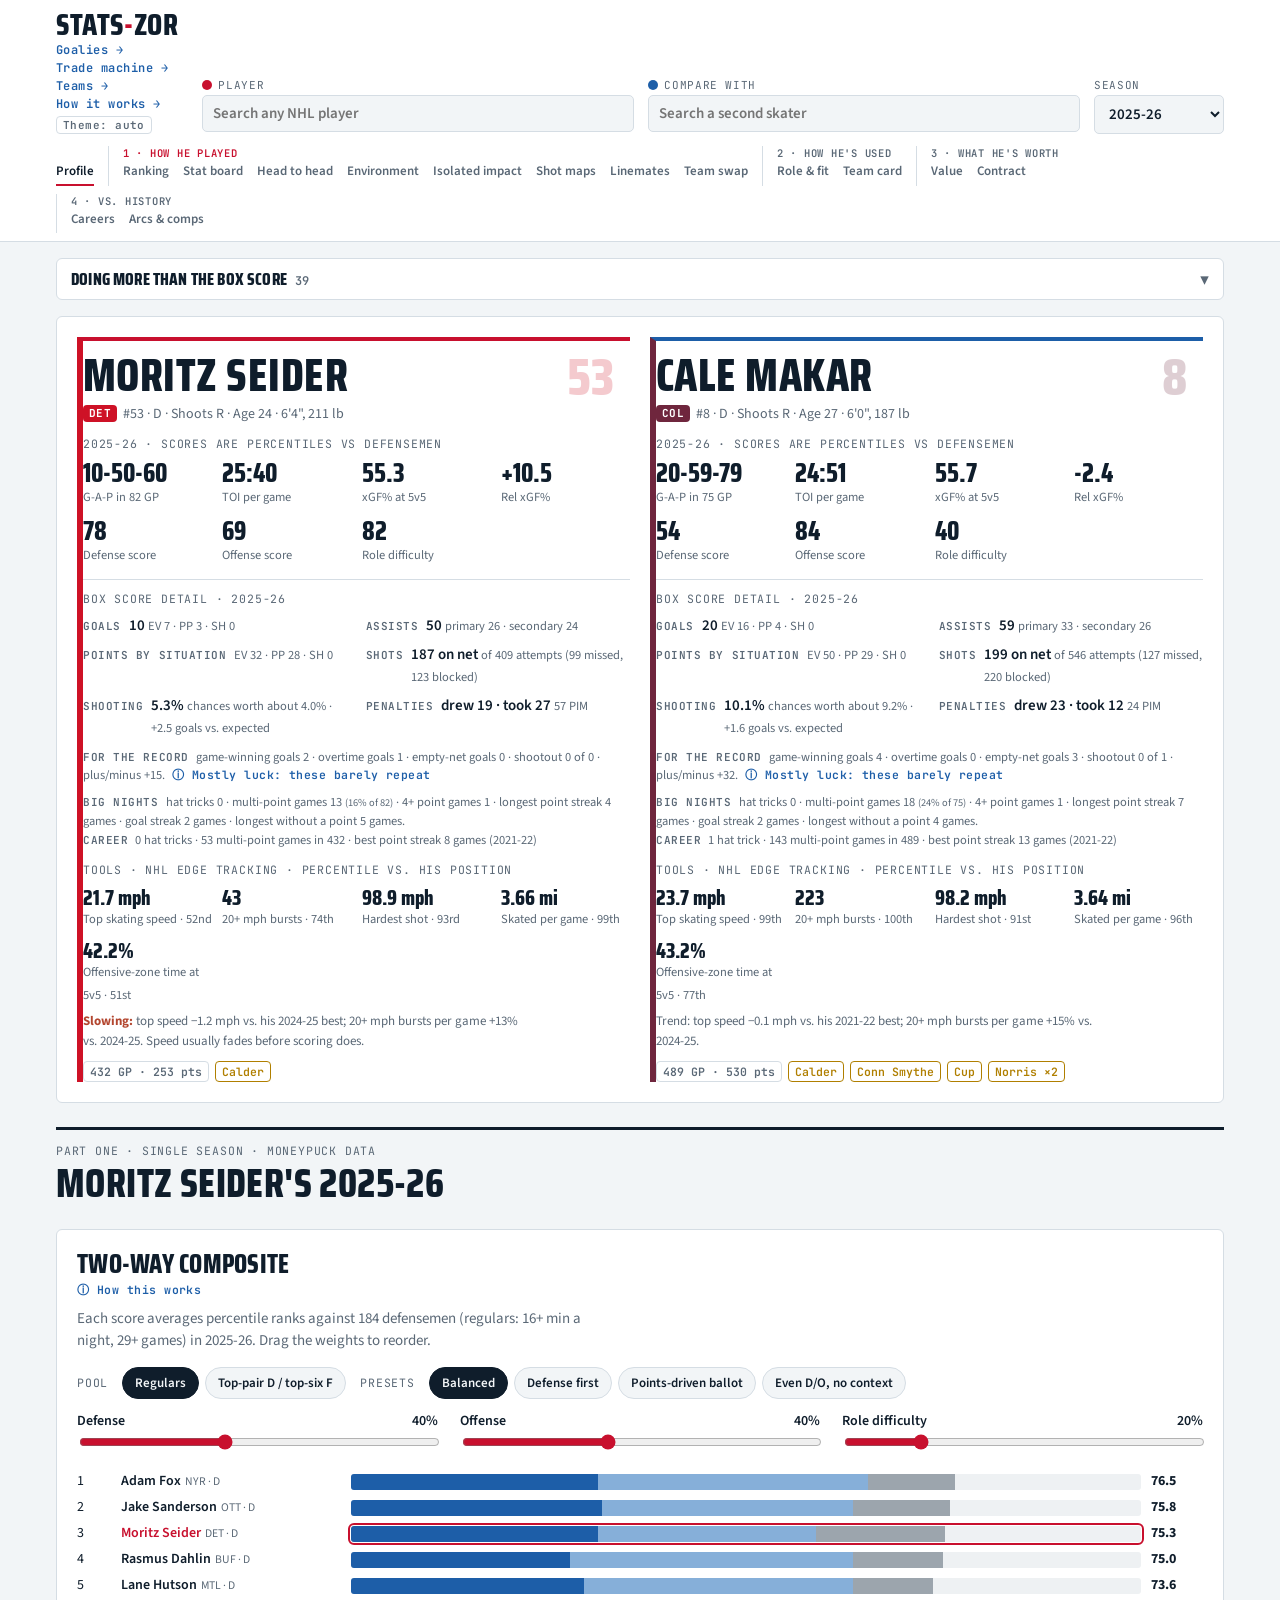
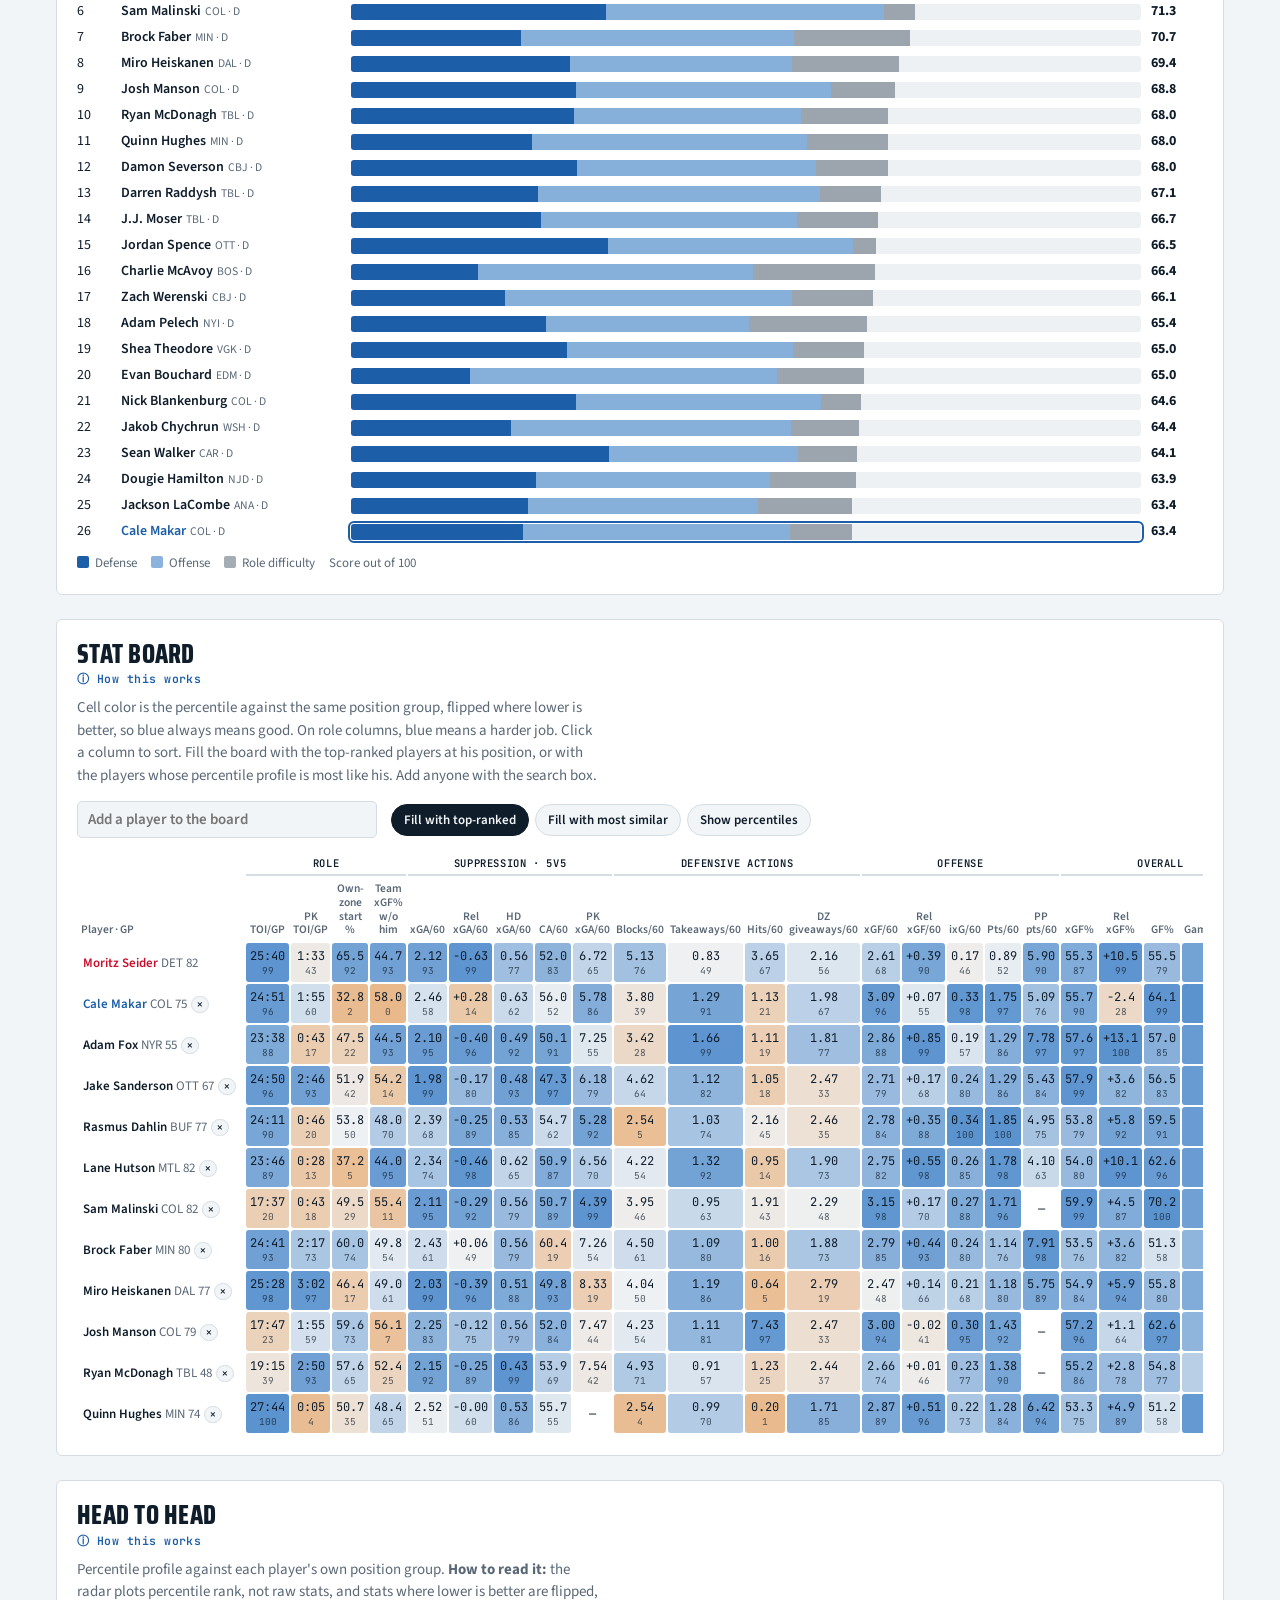
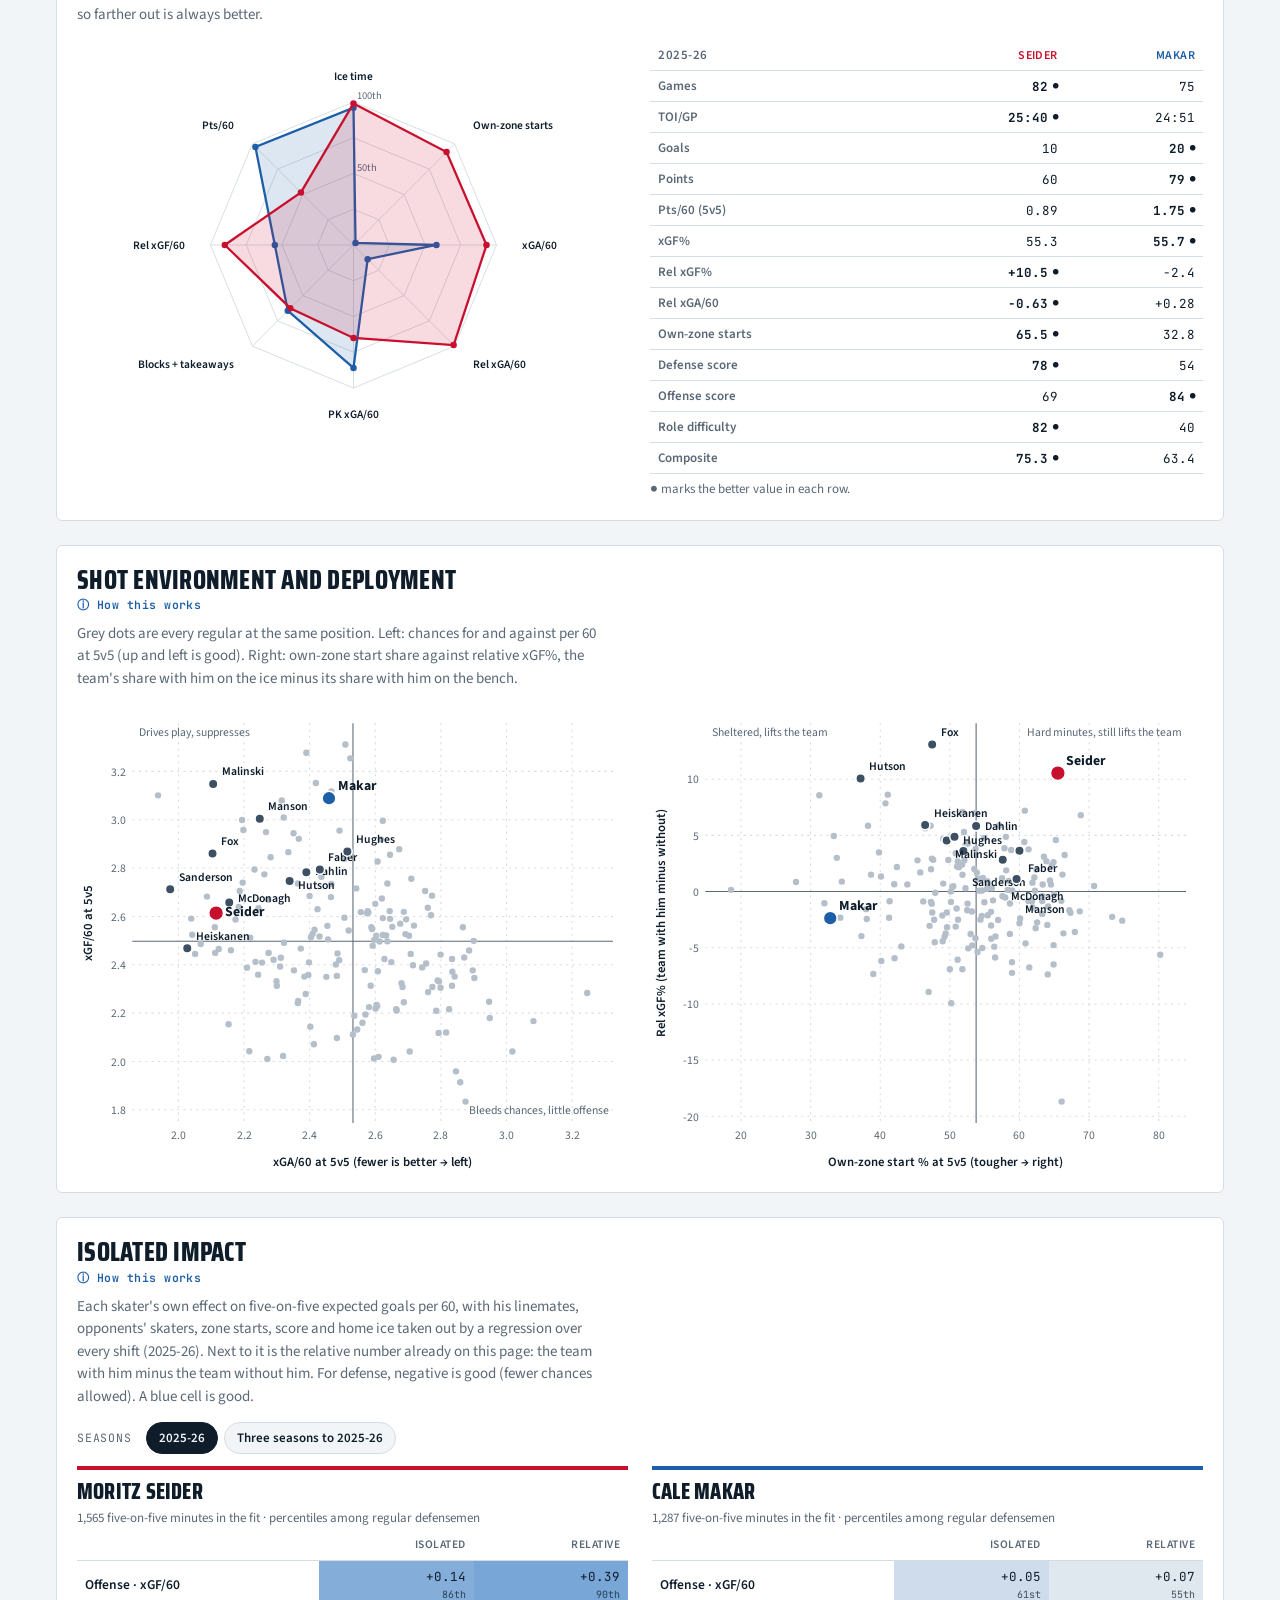
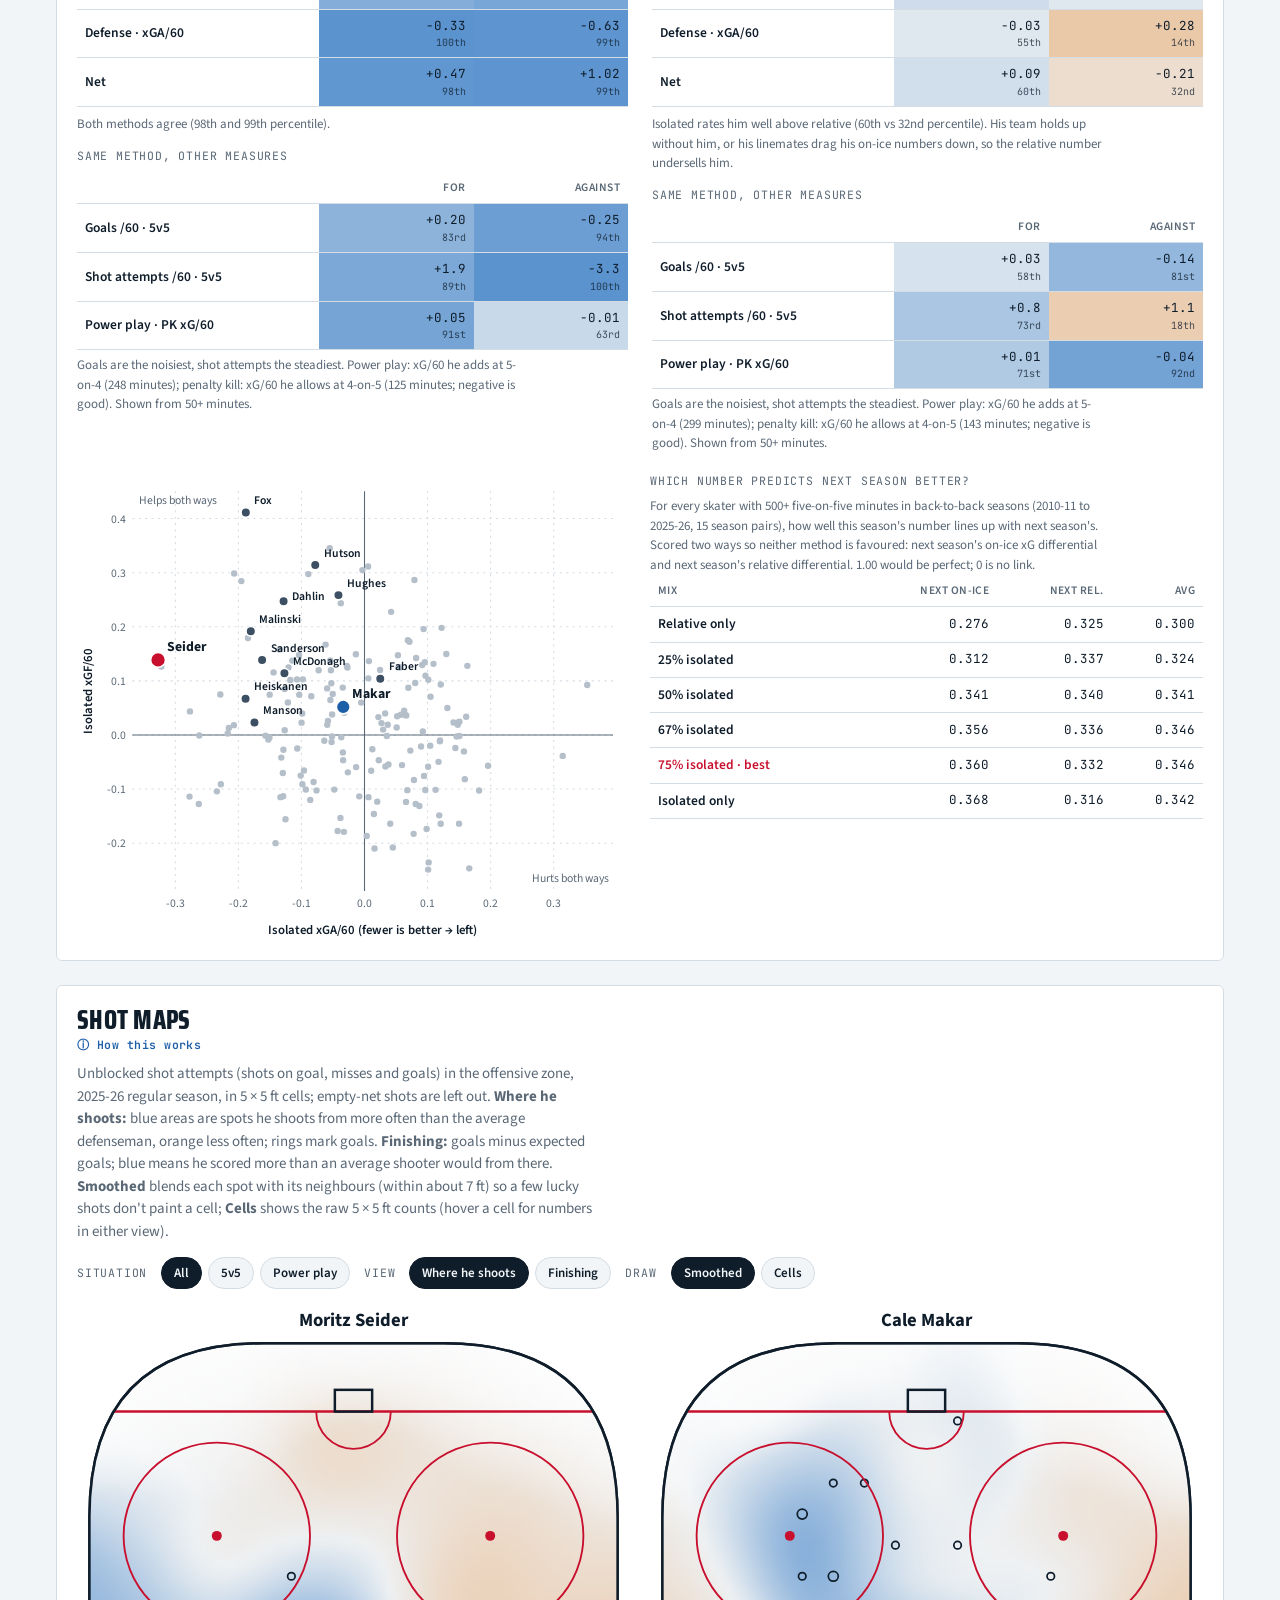
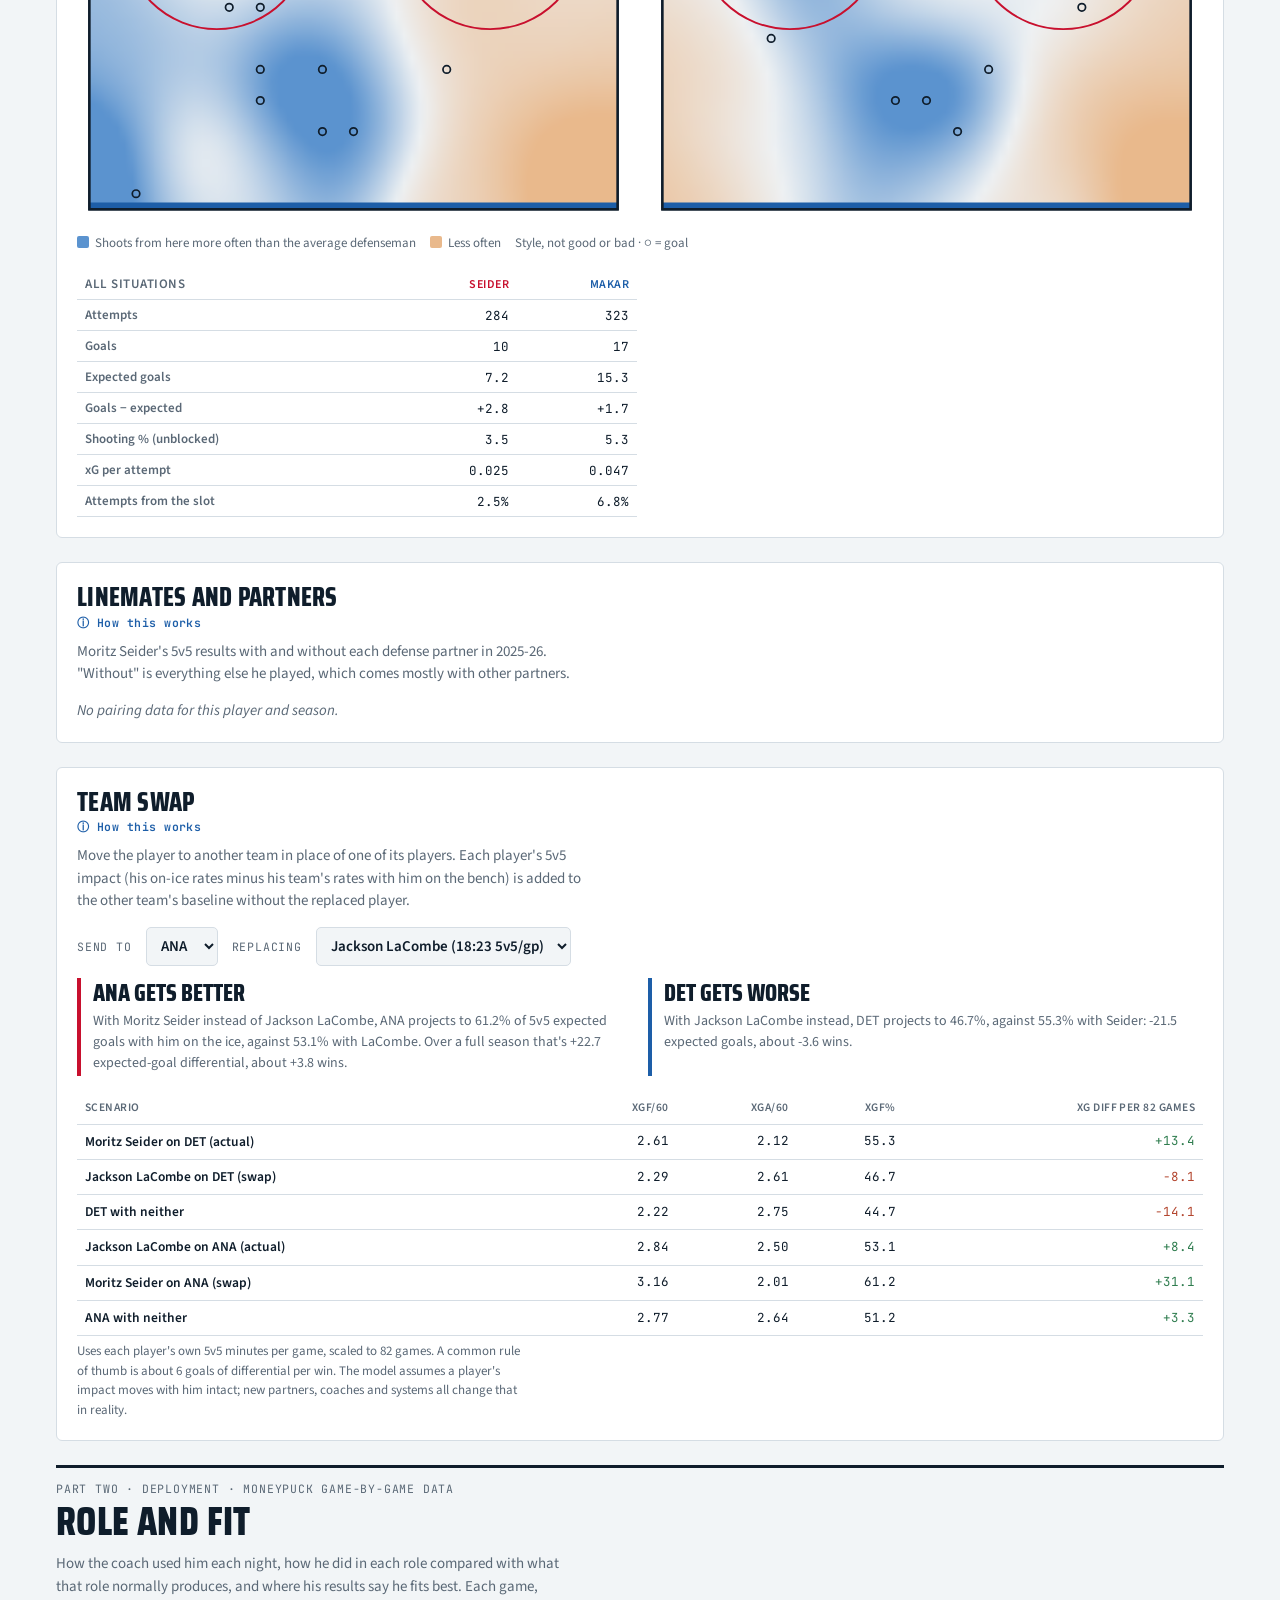
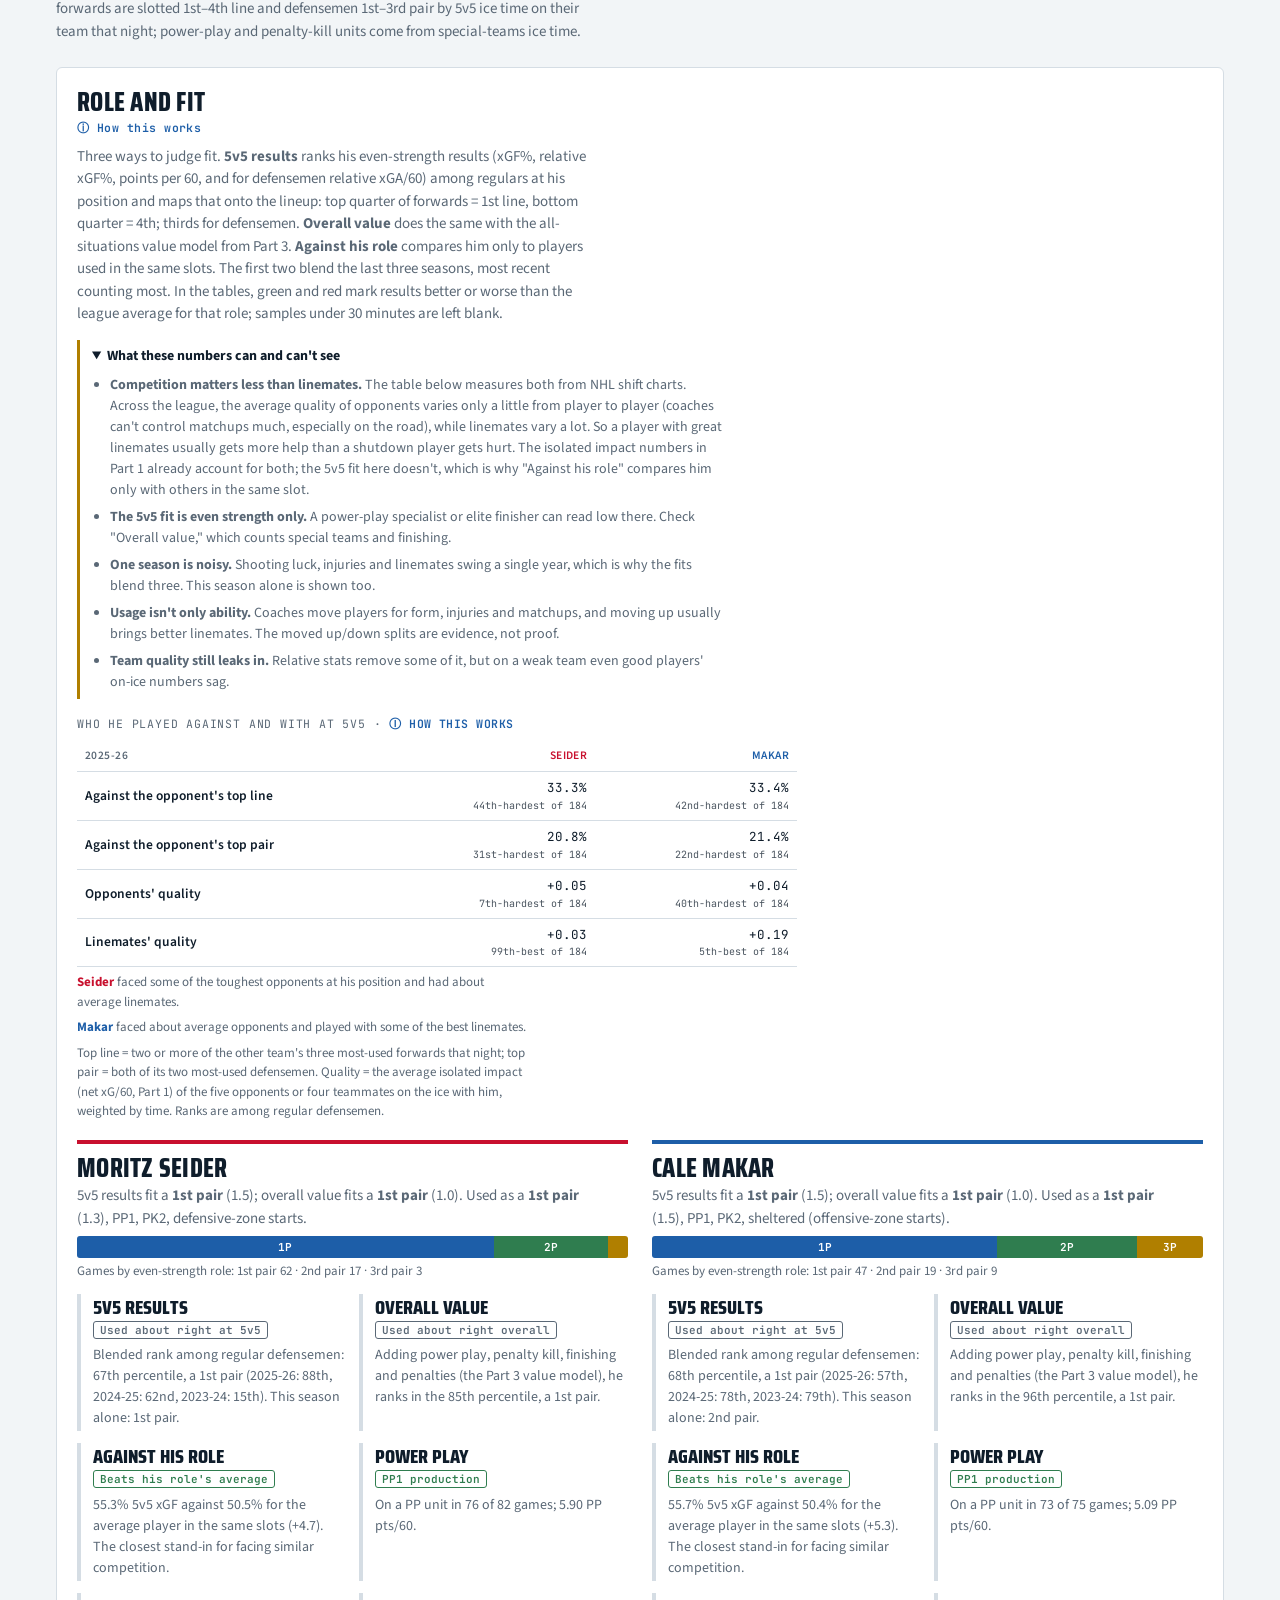
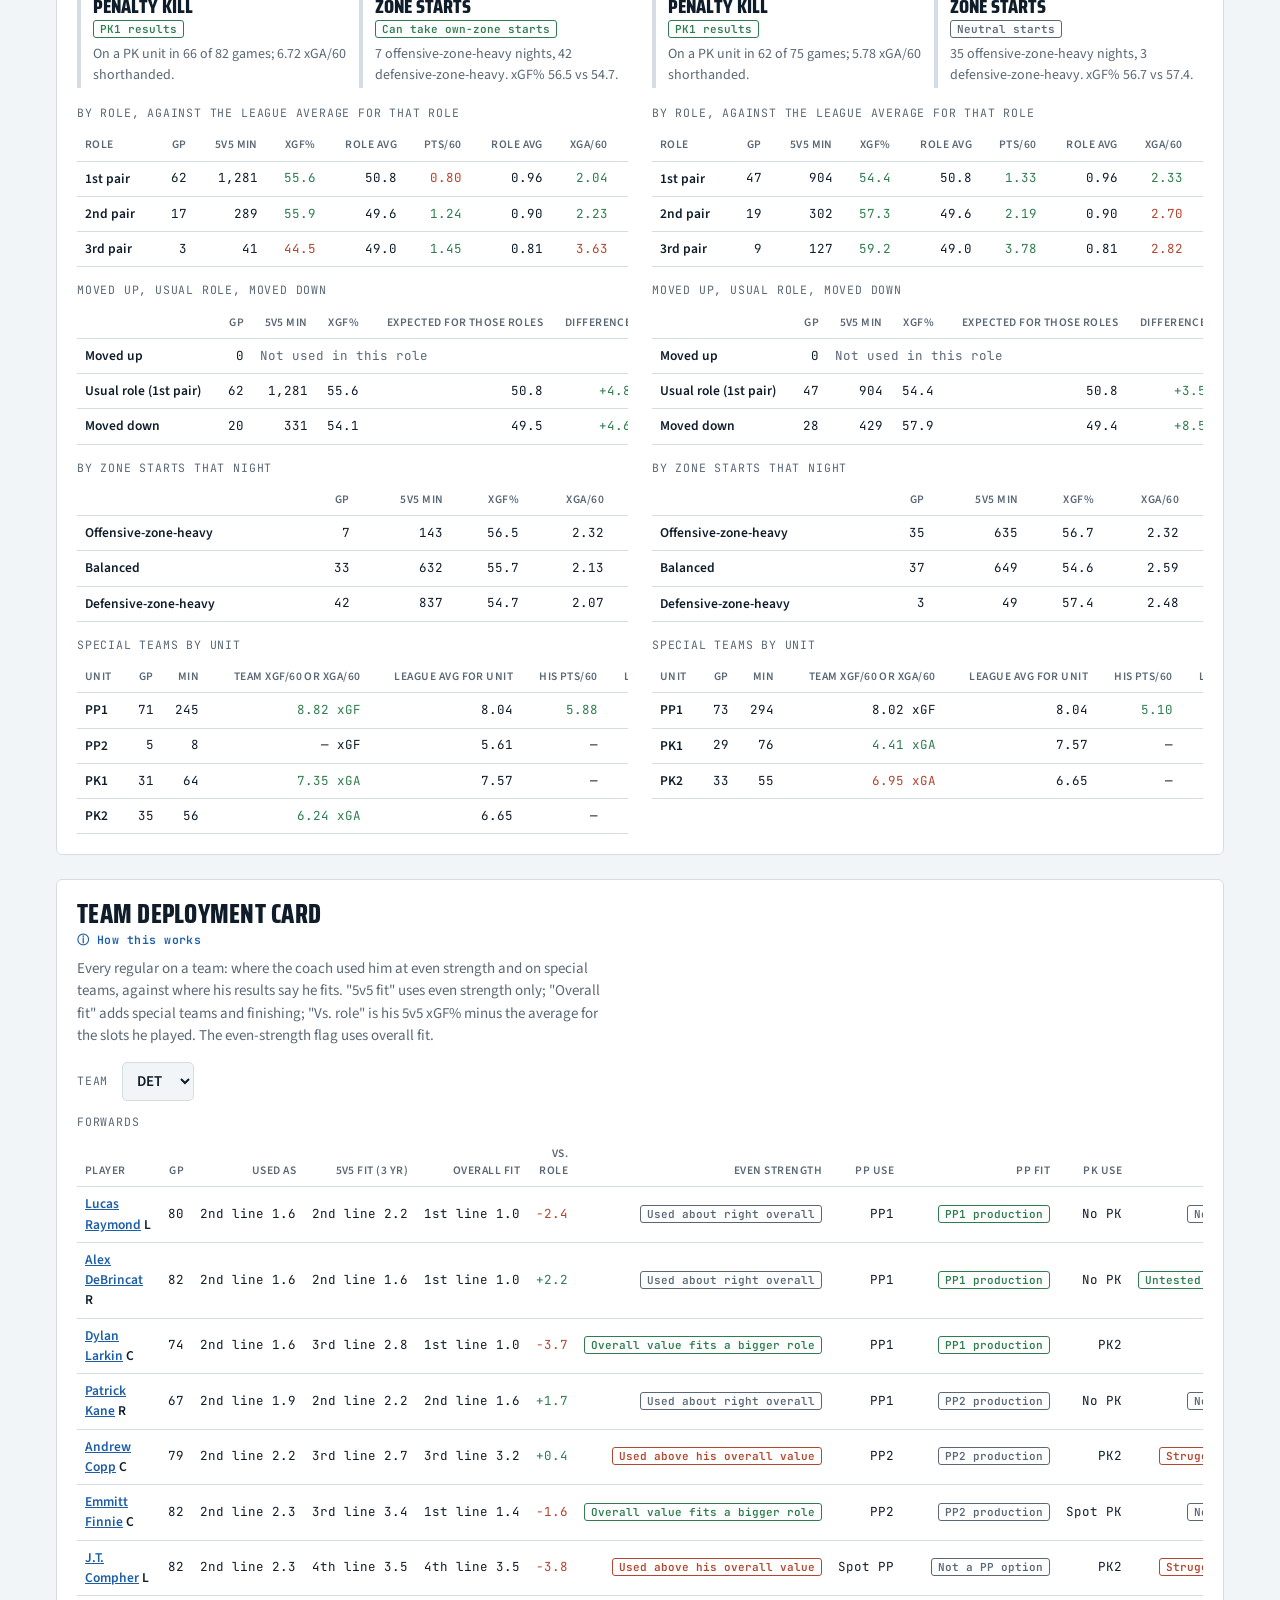
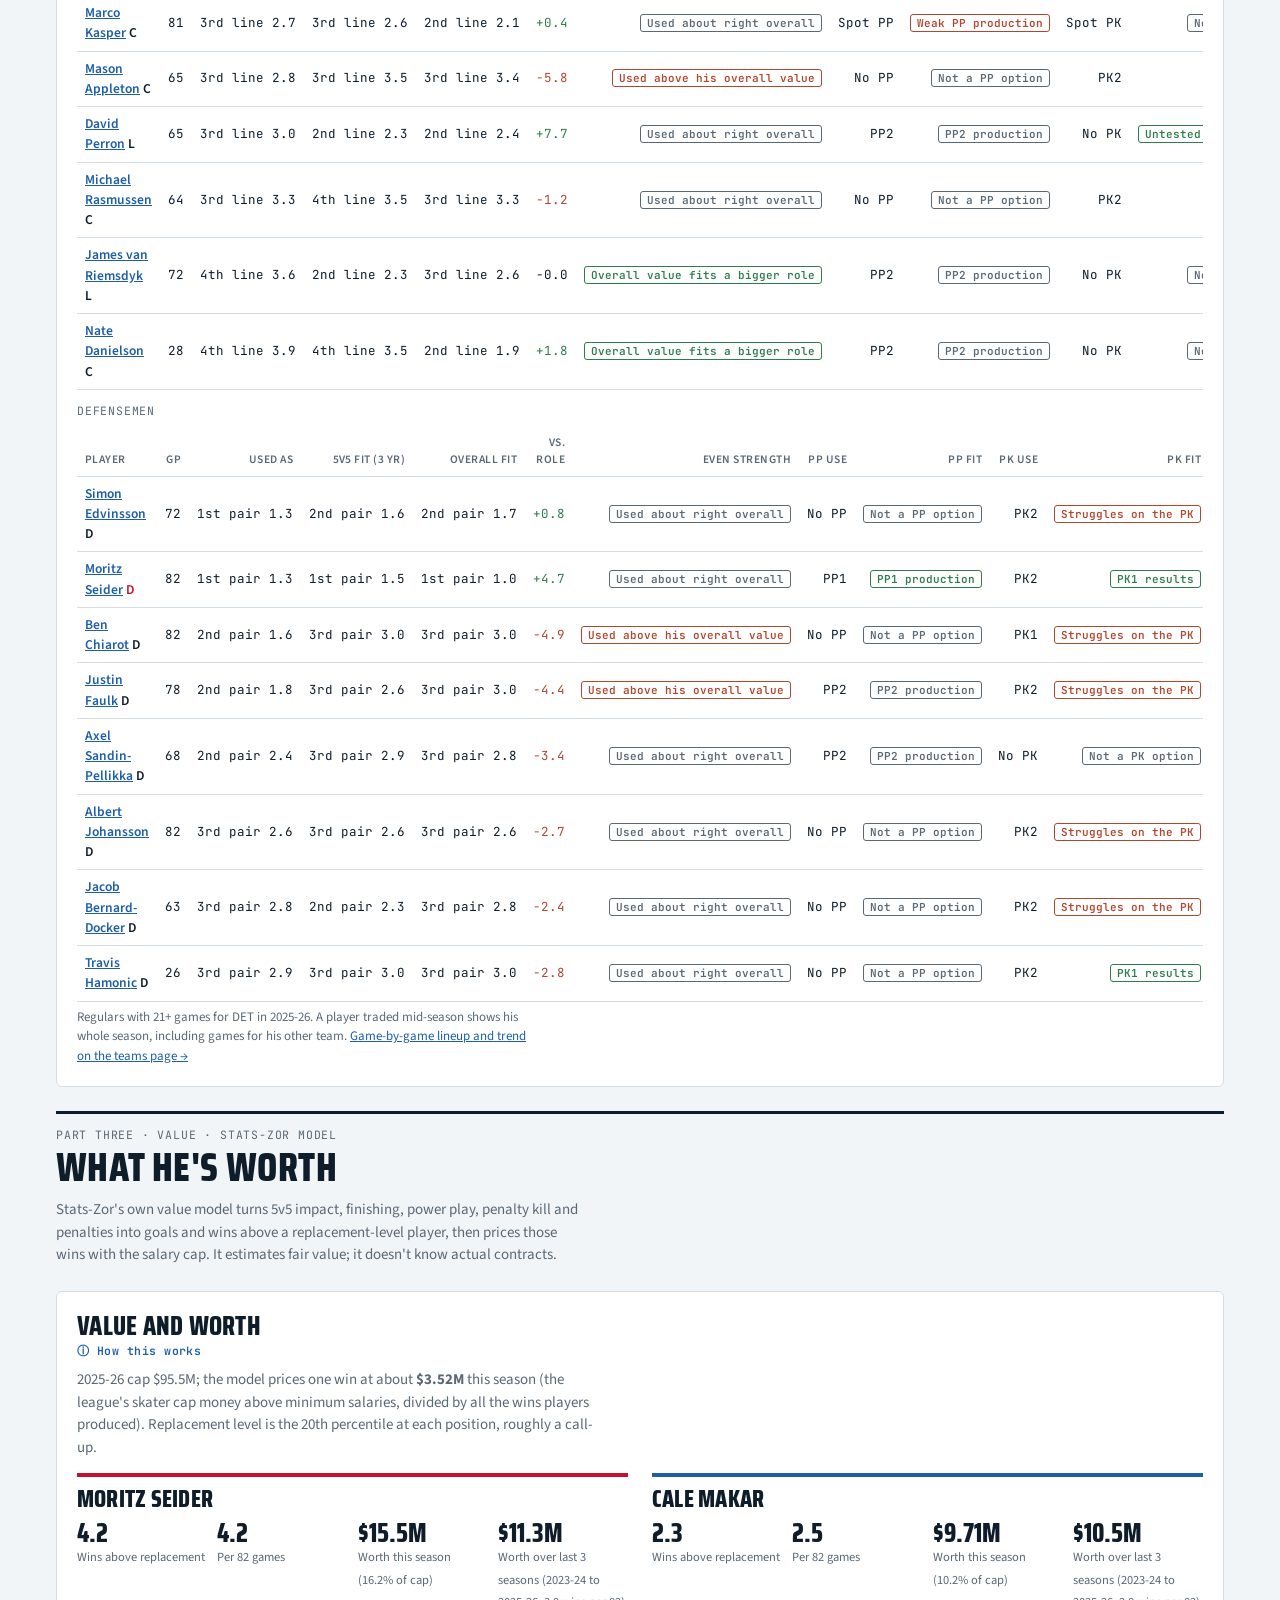
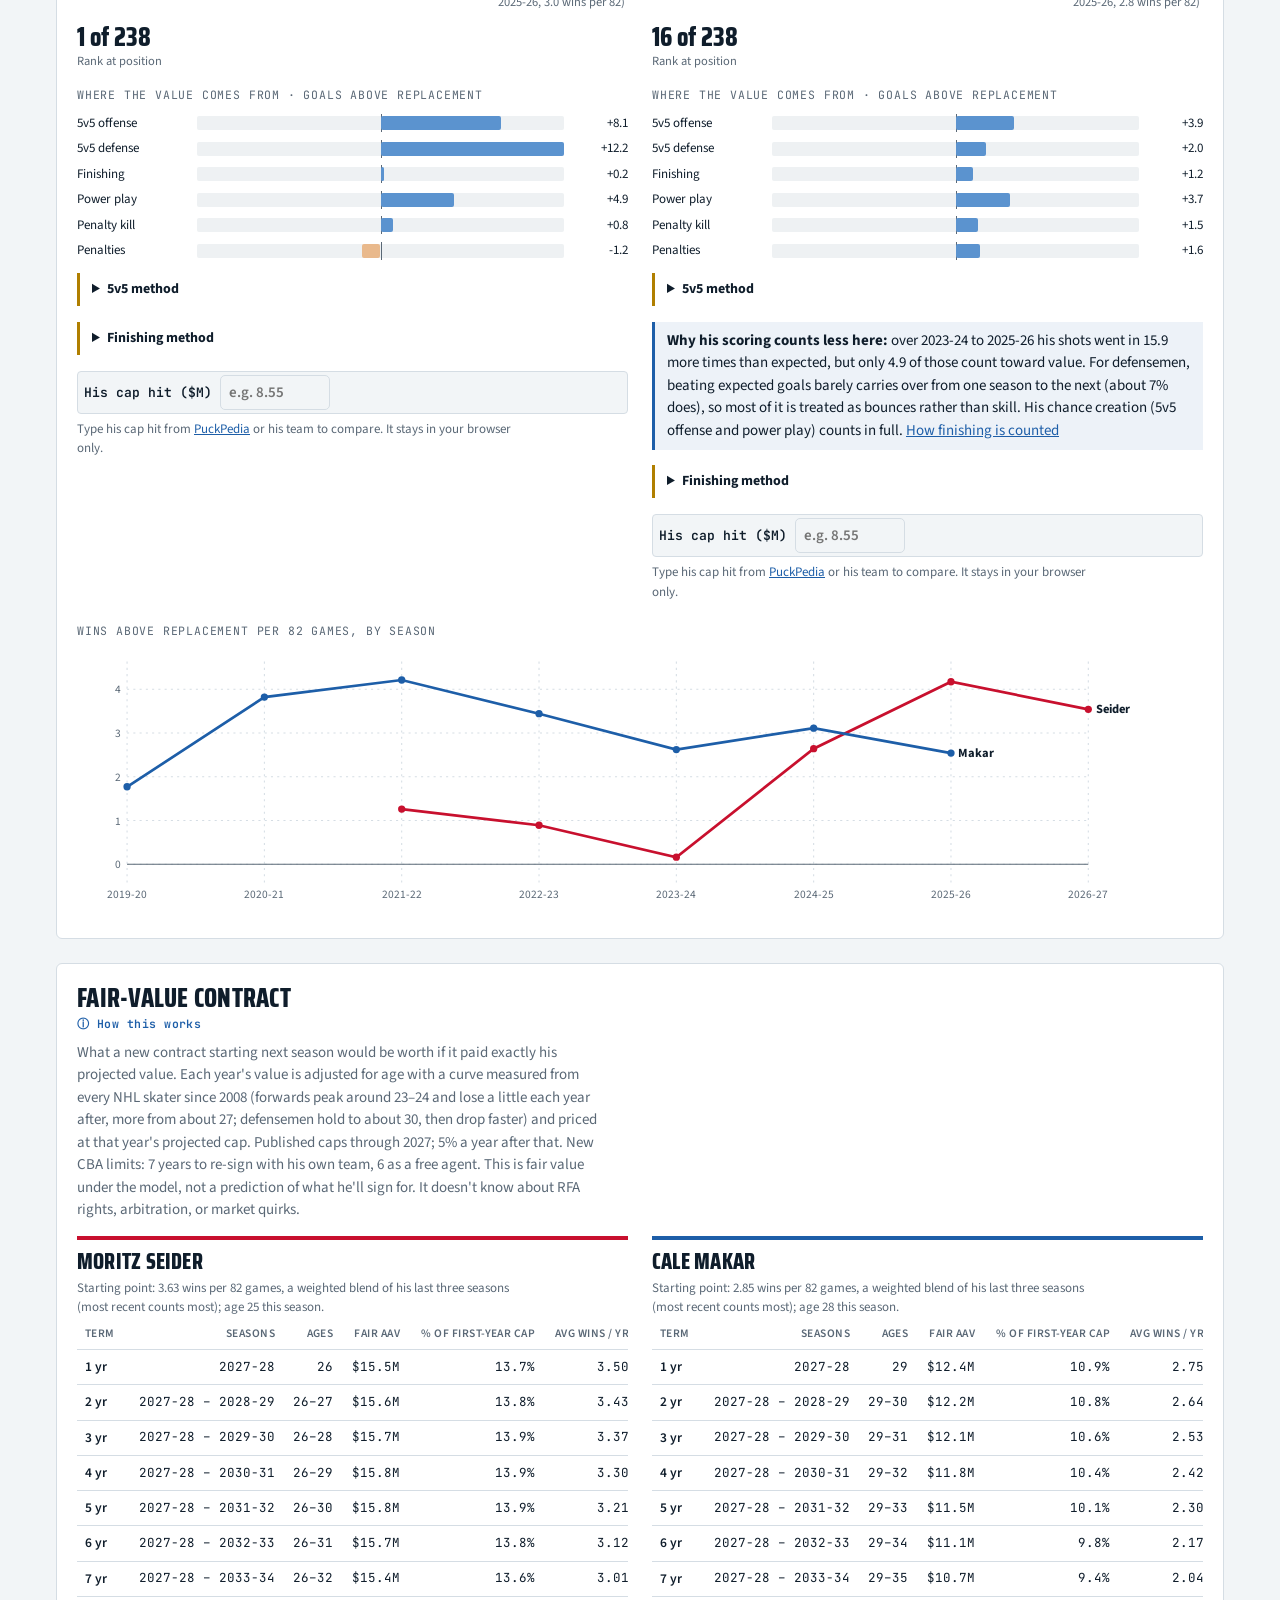
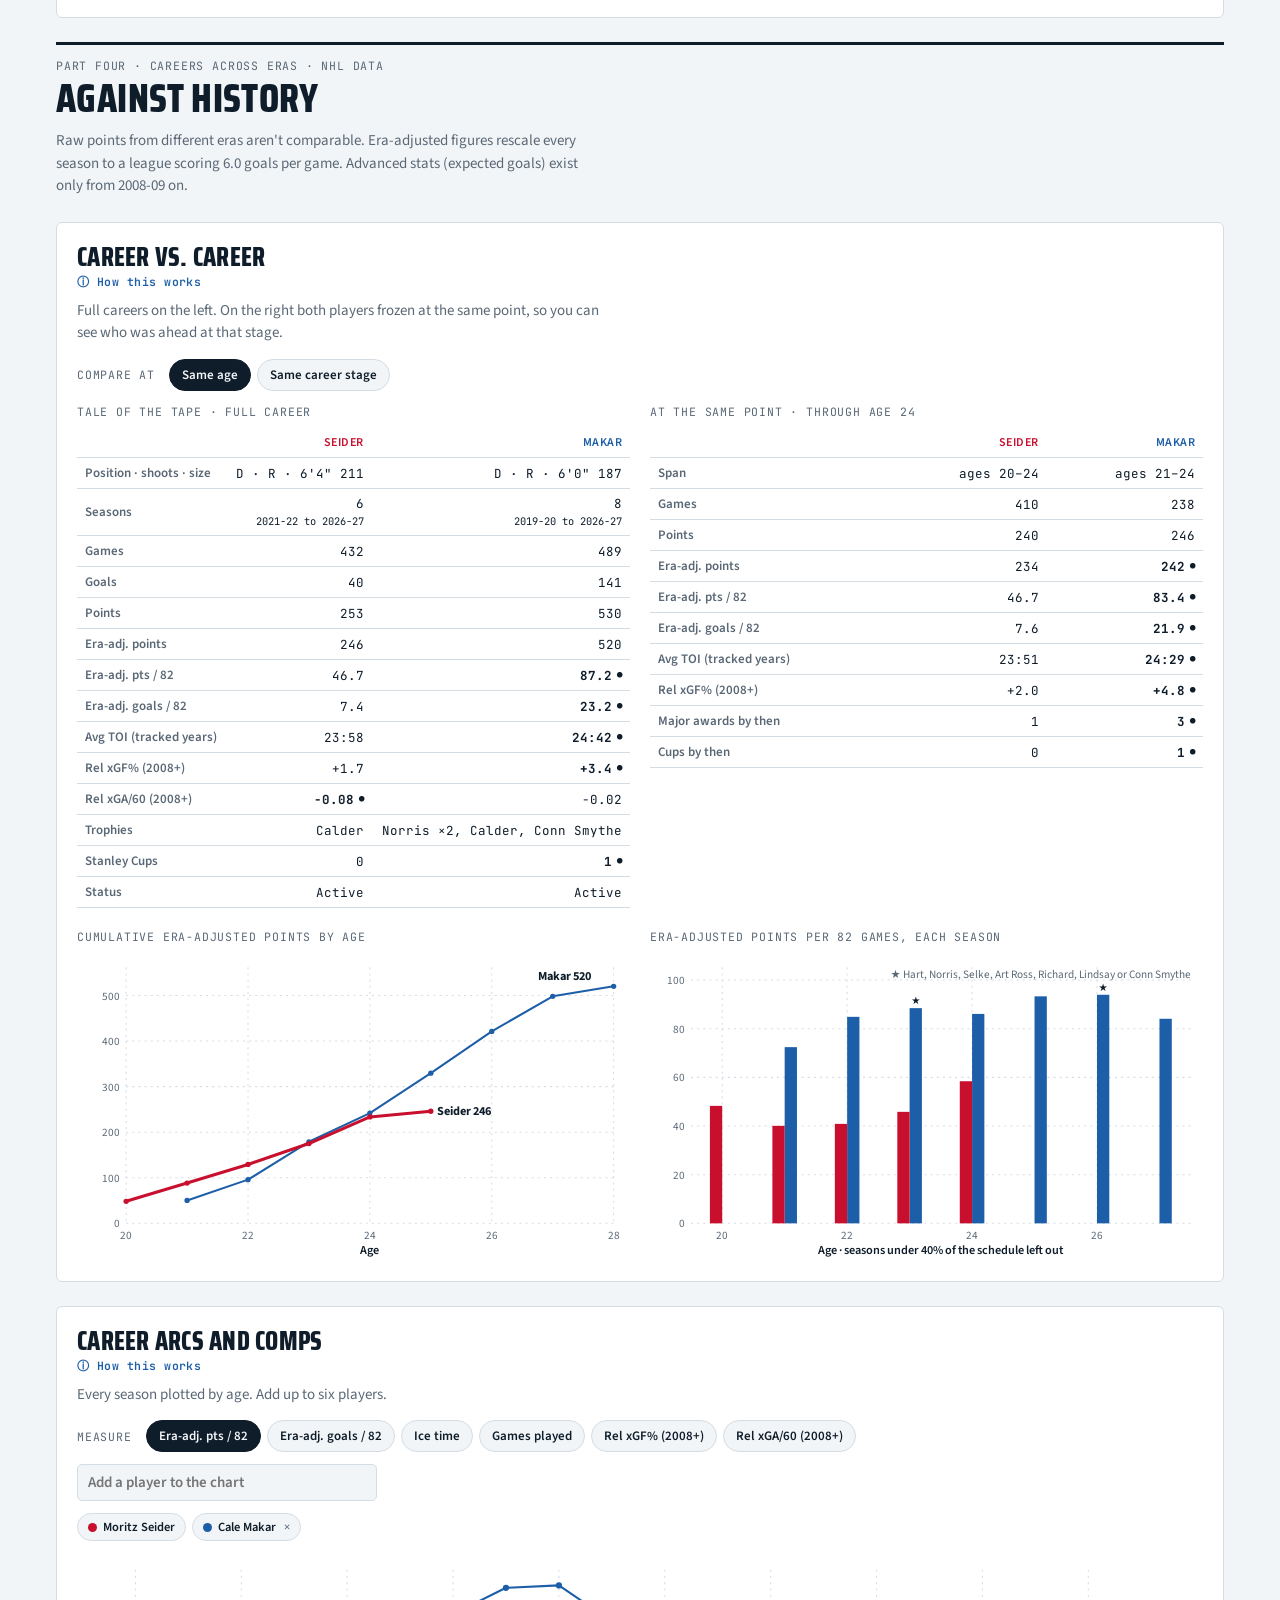
==== commit a8c397cc: "Sidebar: Leaders tab on skater and goalie pages Skaters: 5v5 xG share, own xG/60, xGA/60 (best/worst" ====
--- a/index.html
+++ b/index.html
@@ -173,7 +173,7 @@
     <p id="updated"></p>
   </footer>
 </main></div>
-<script src="common.js?v=202611190300"></script>
-<script src="app.js?v=202611190500"></script>
+<script src="common.js?v=202611191900"></script>
+<script src="app.js?v=202611191900"></script>
 </body>
 </html>
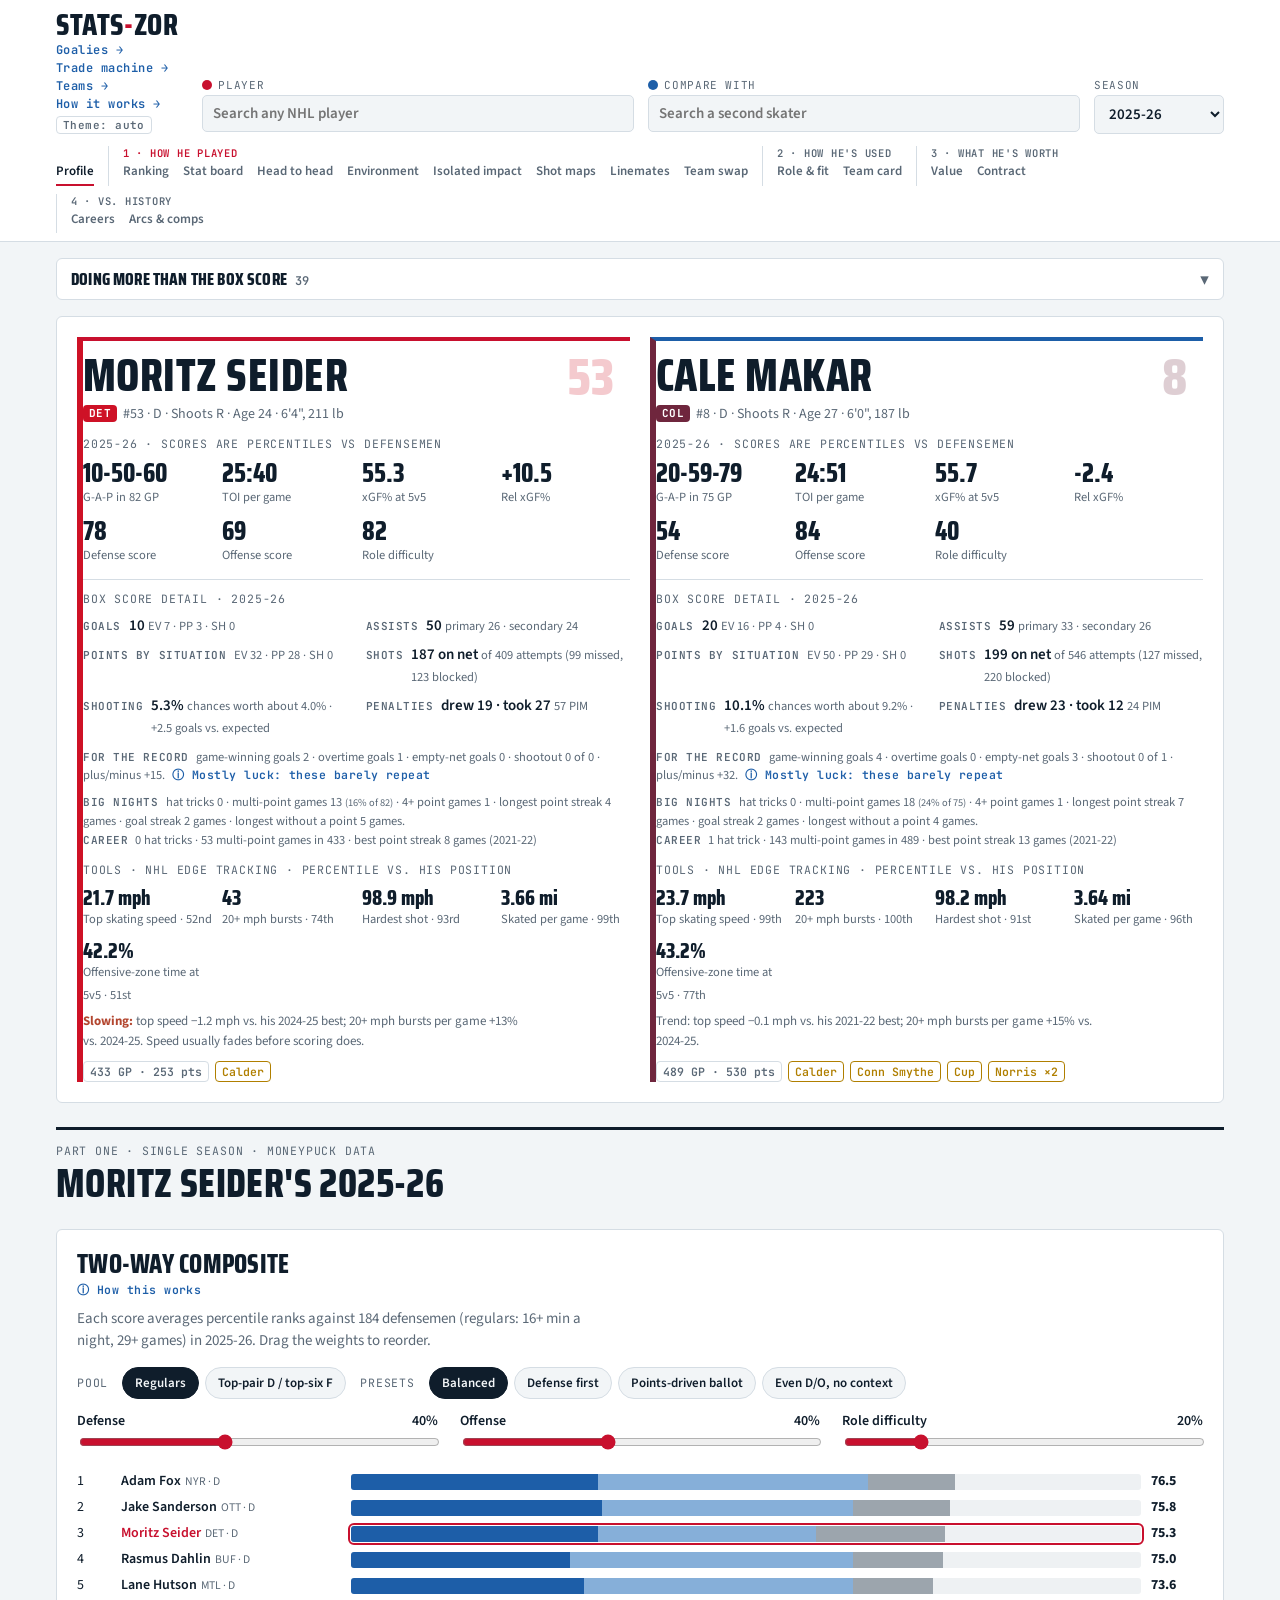
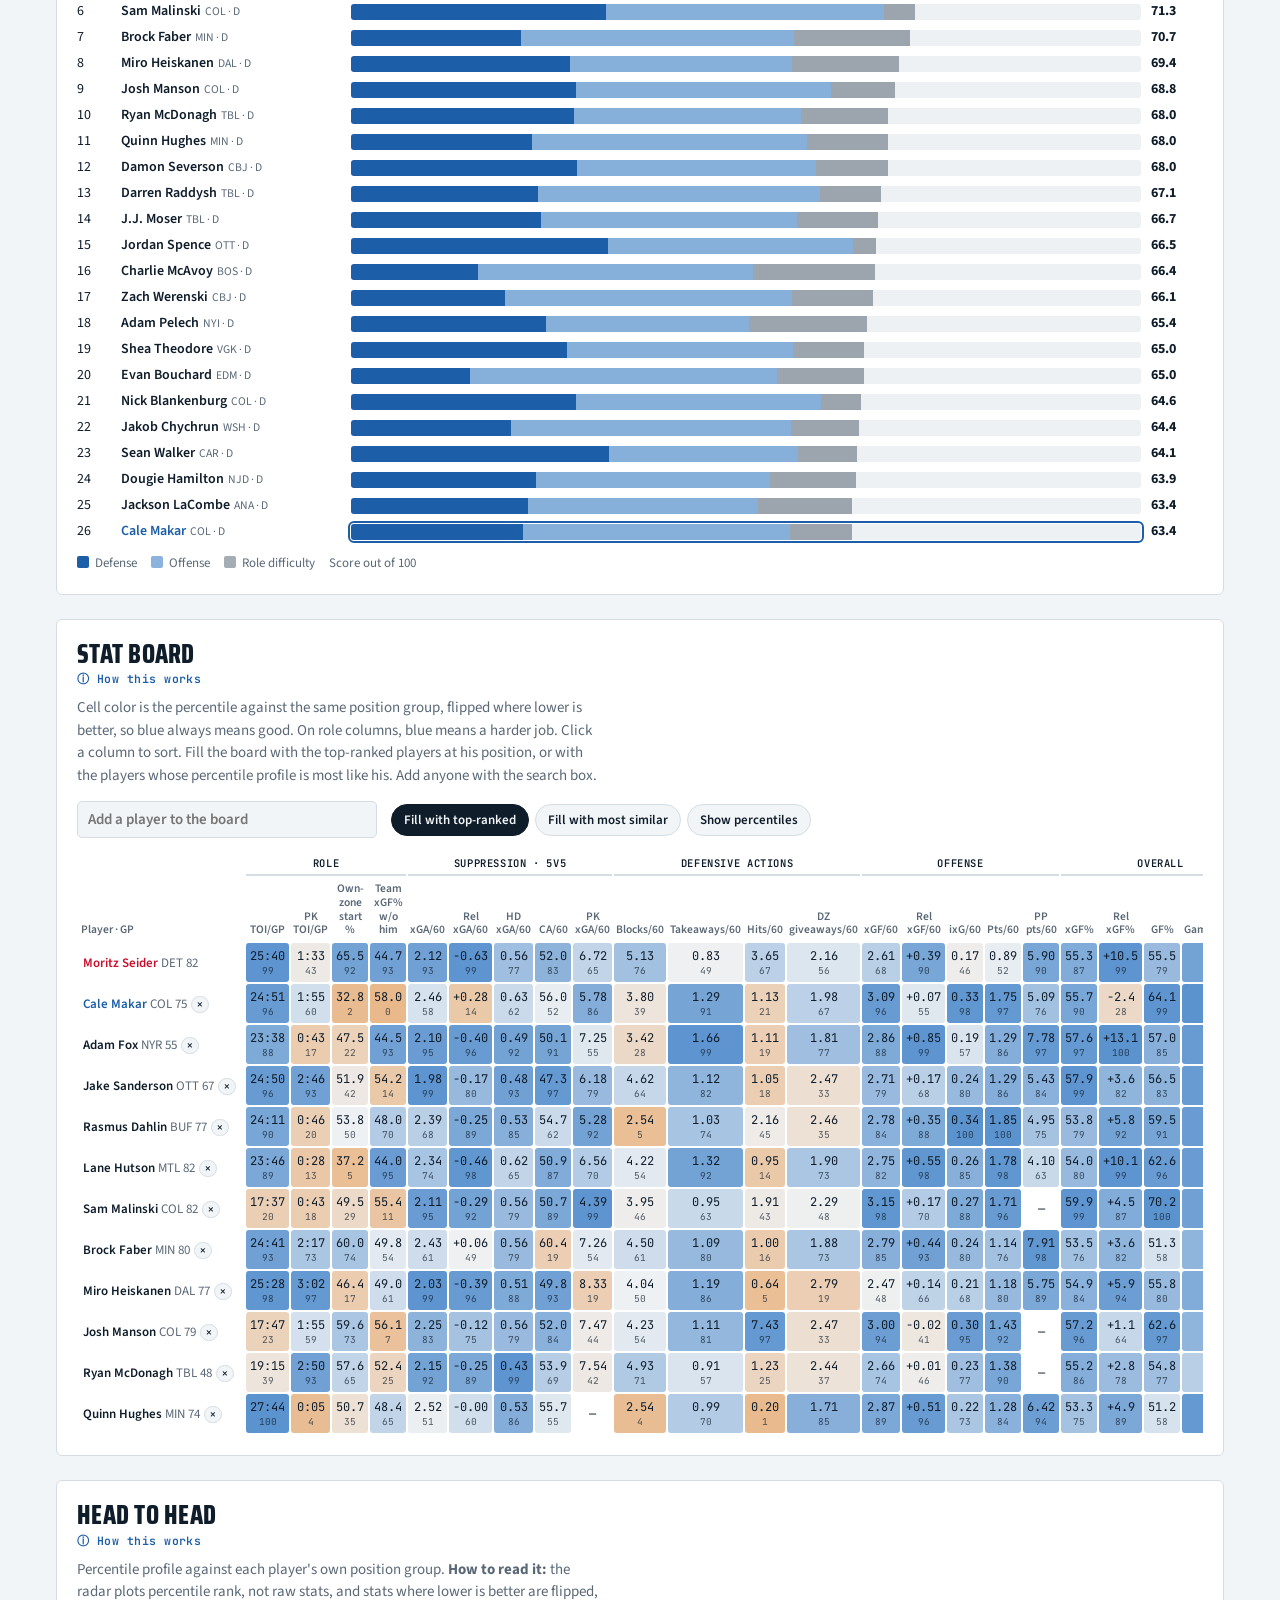
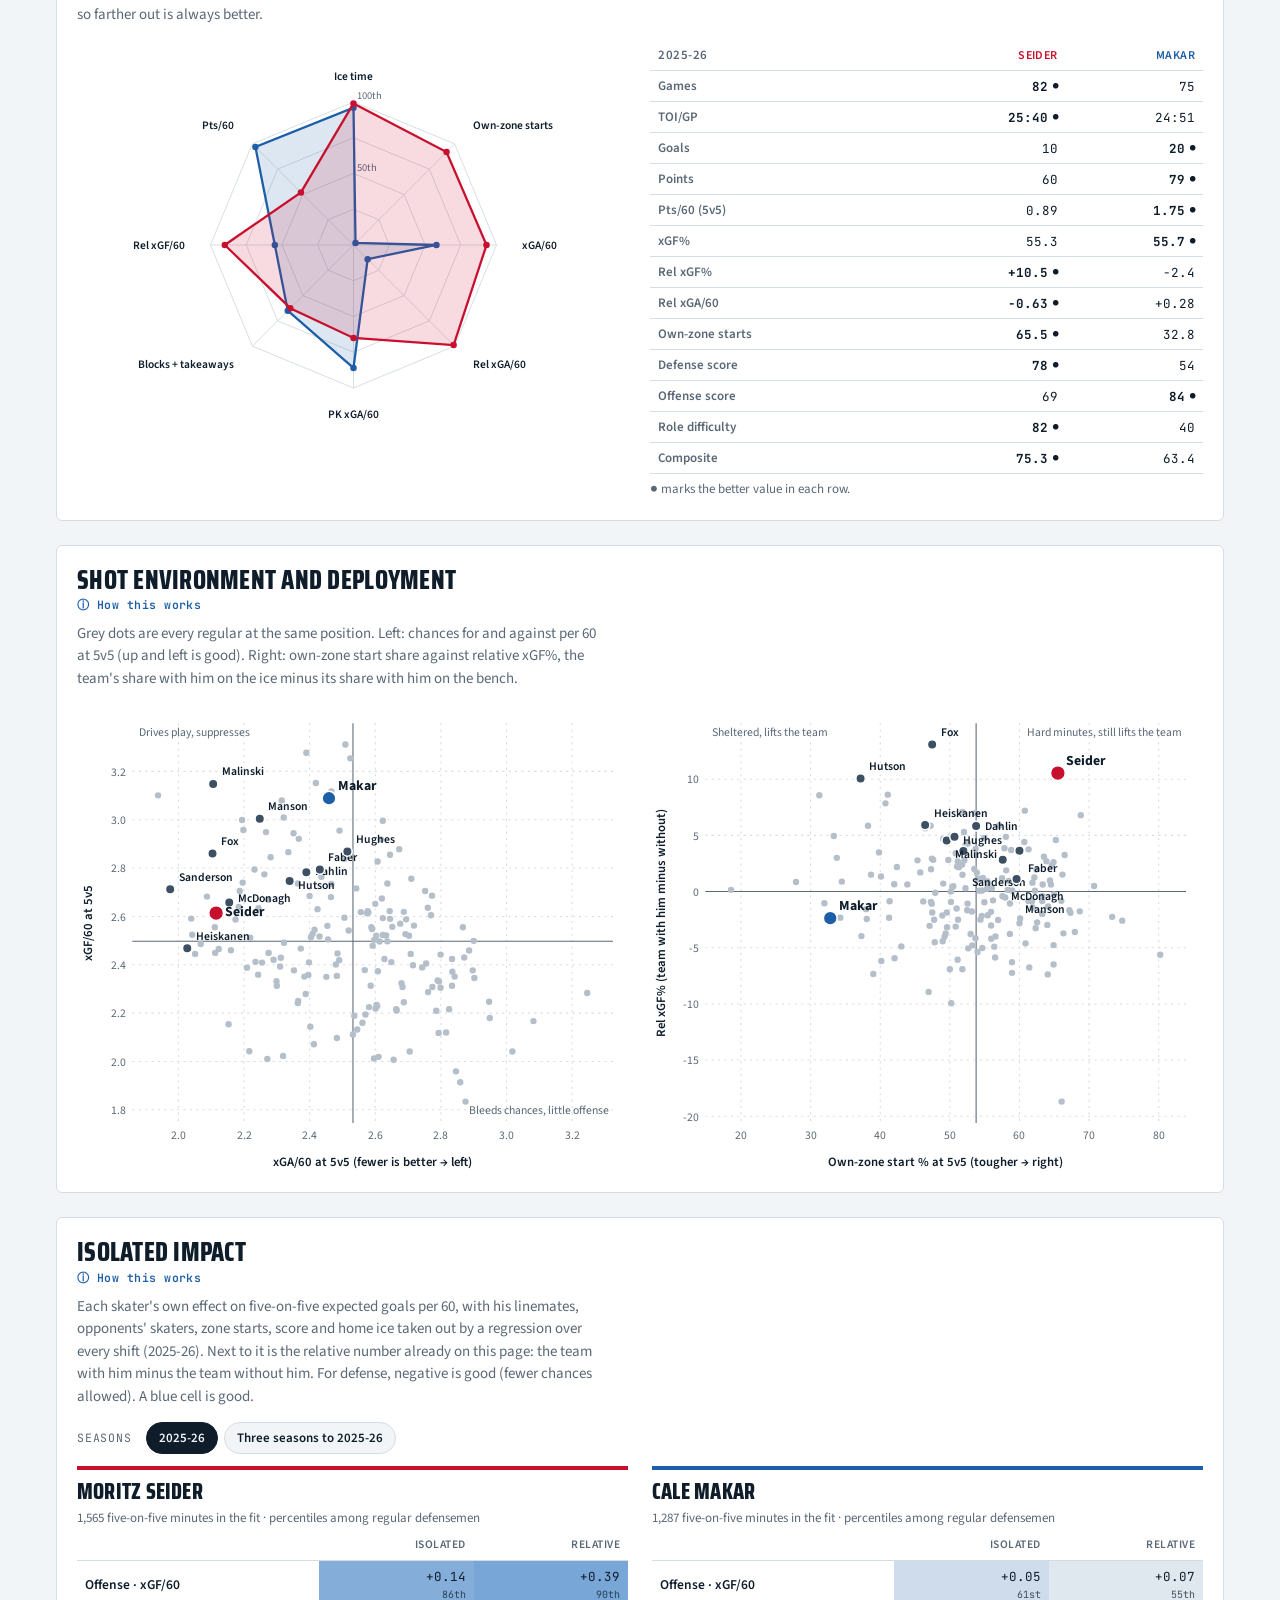
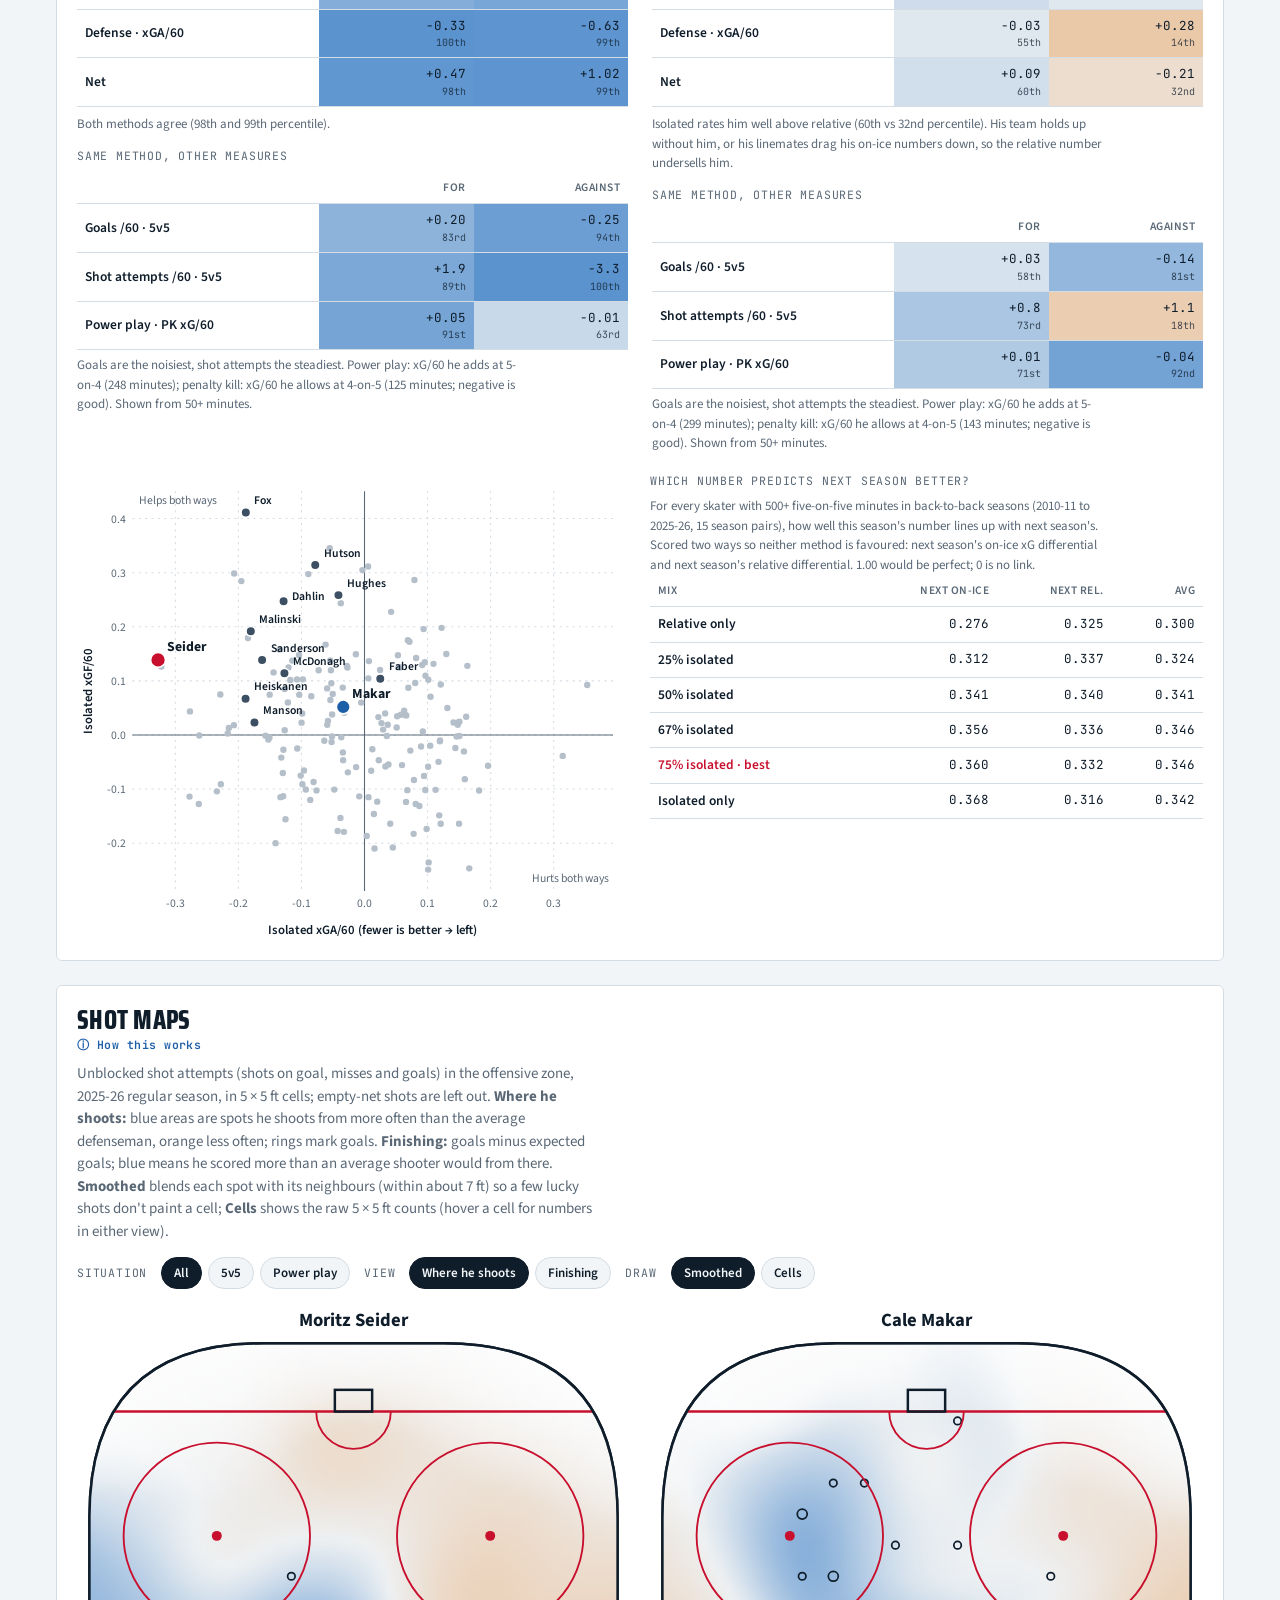
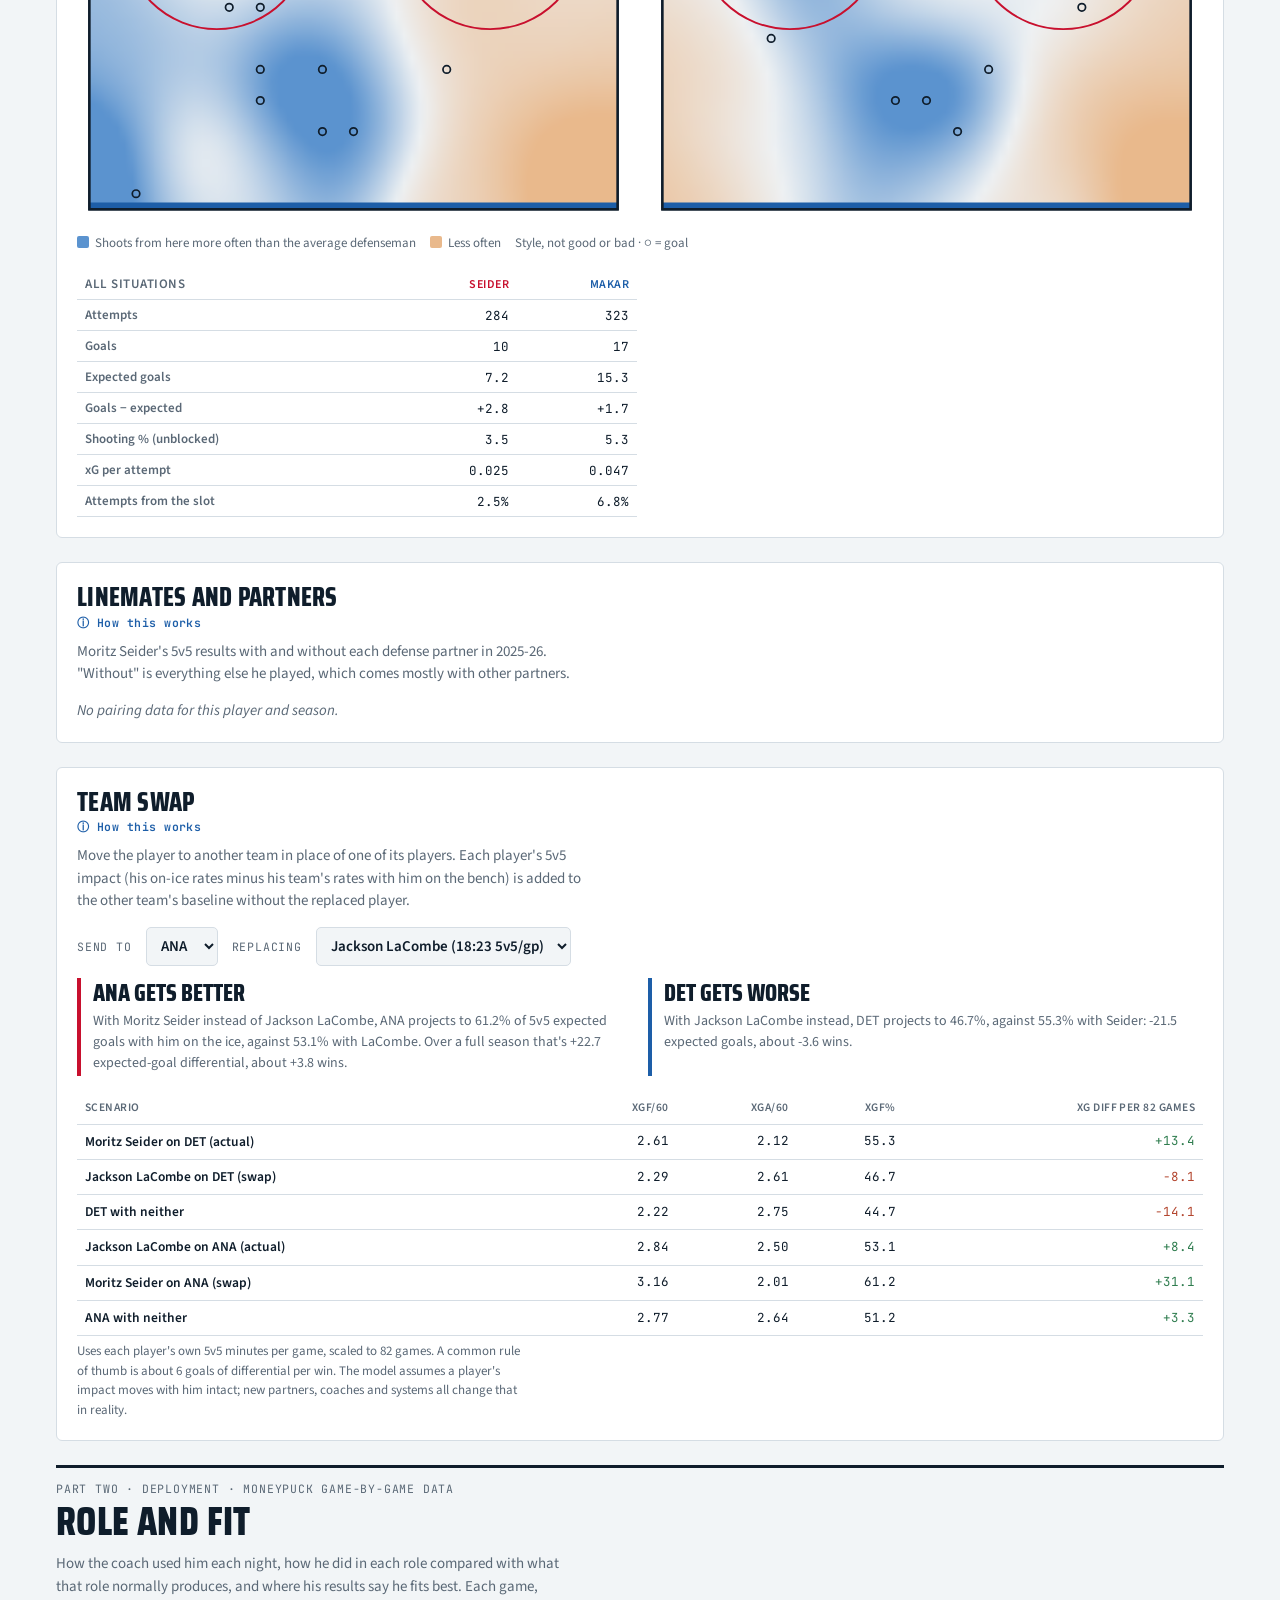
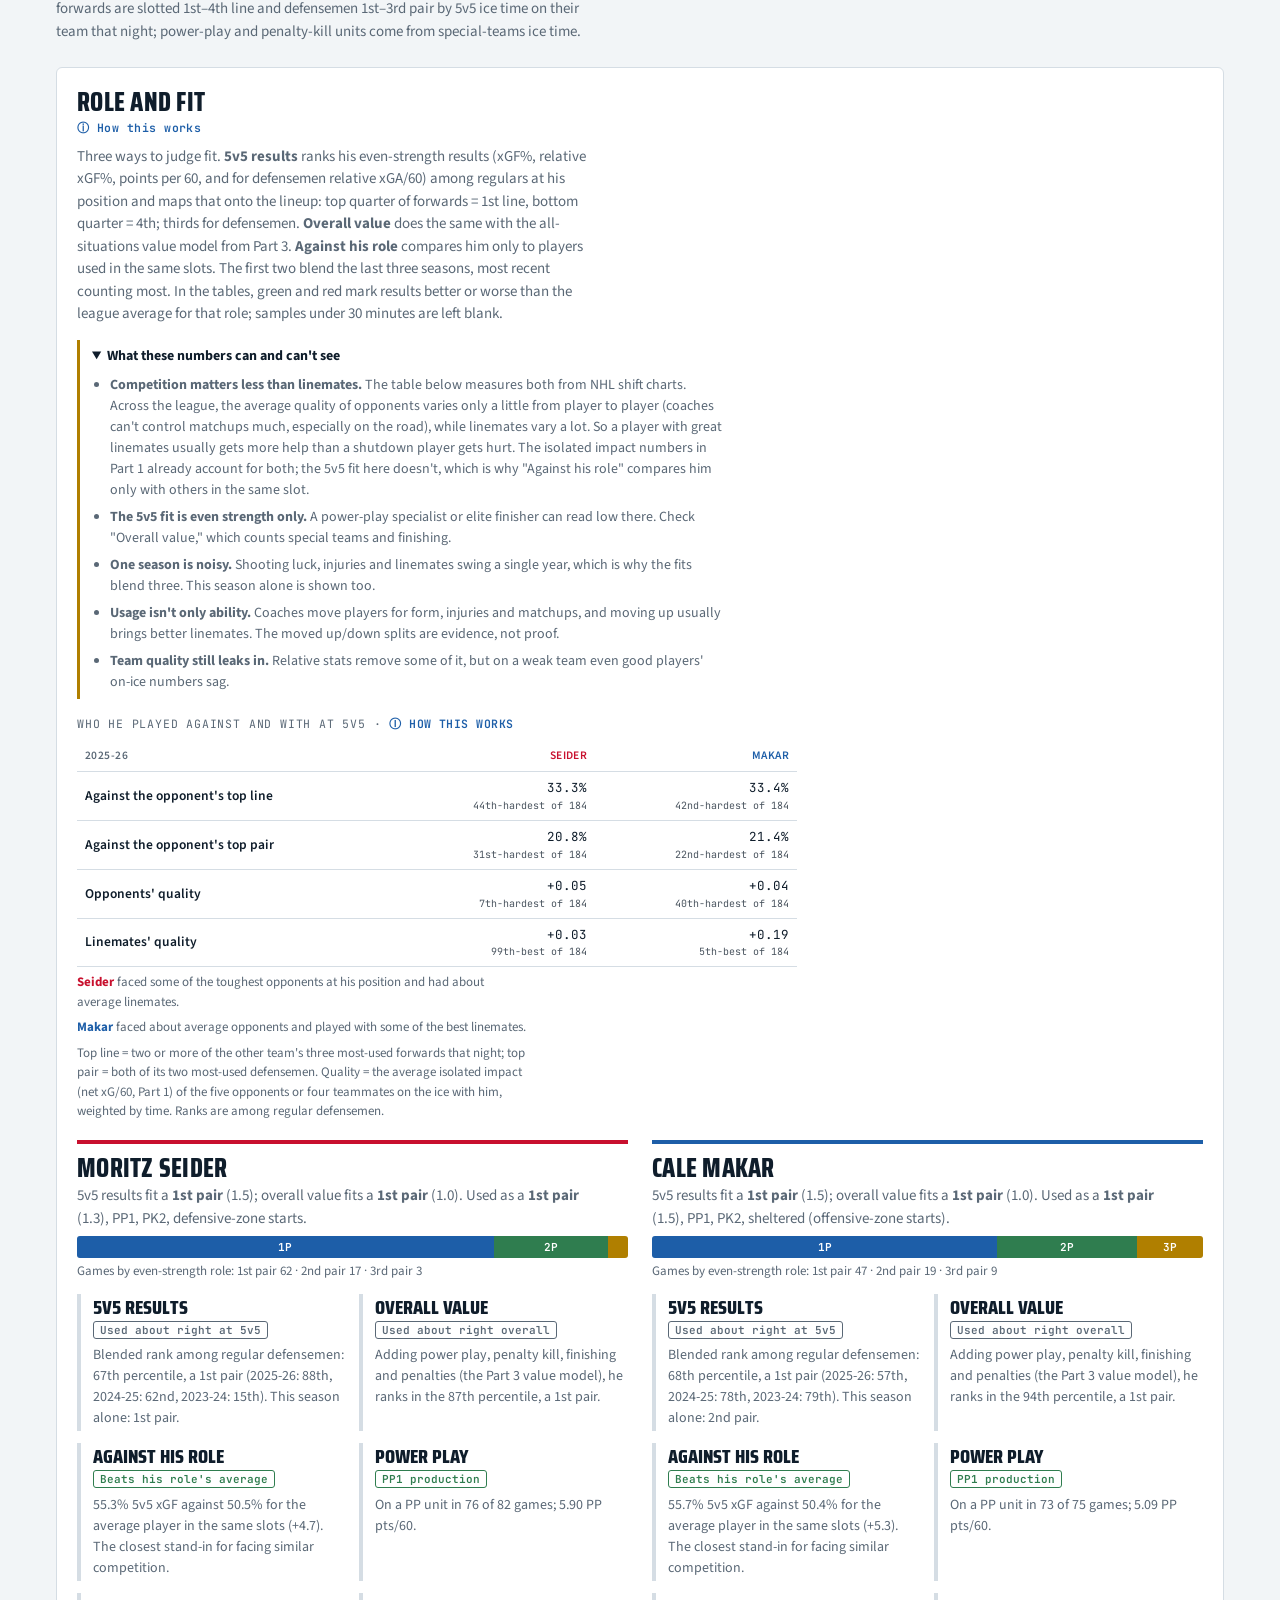
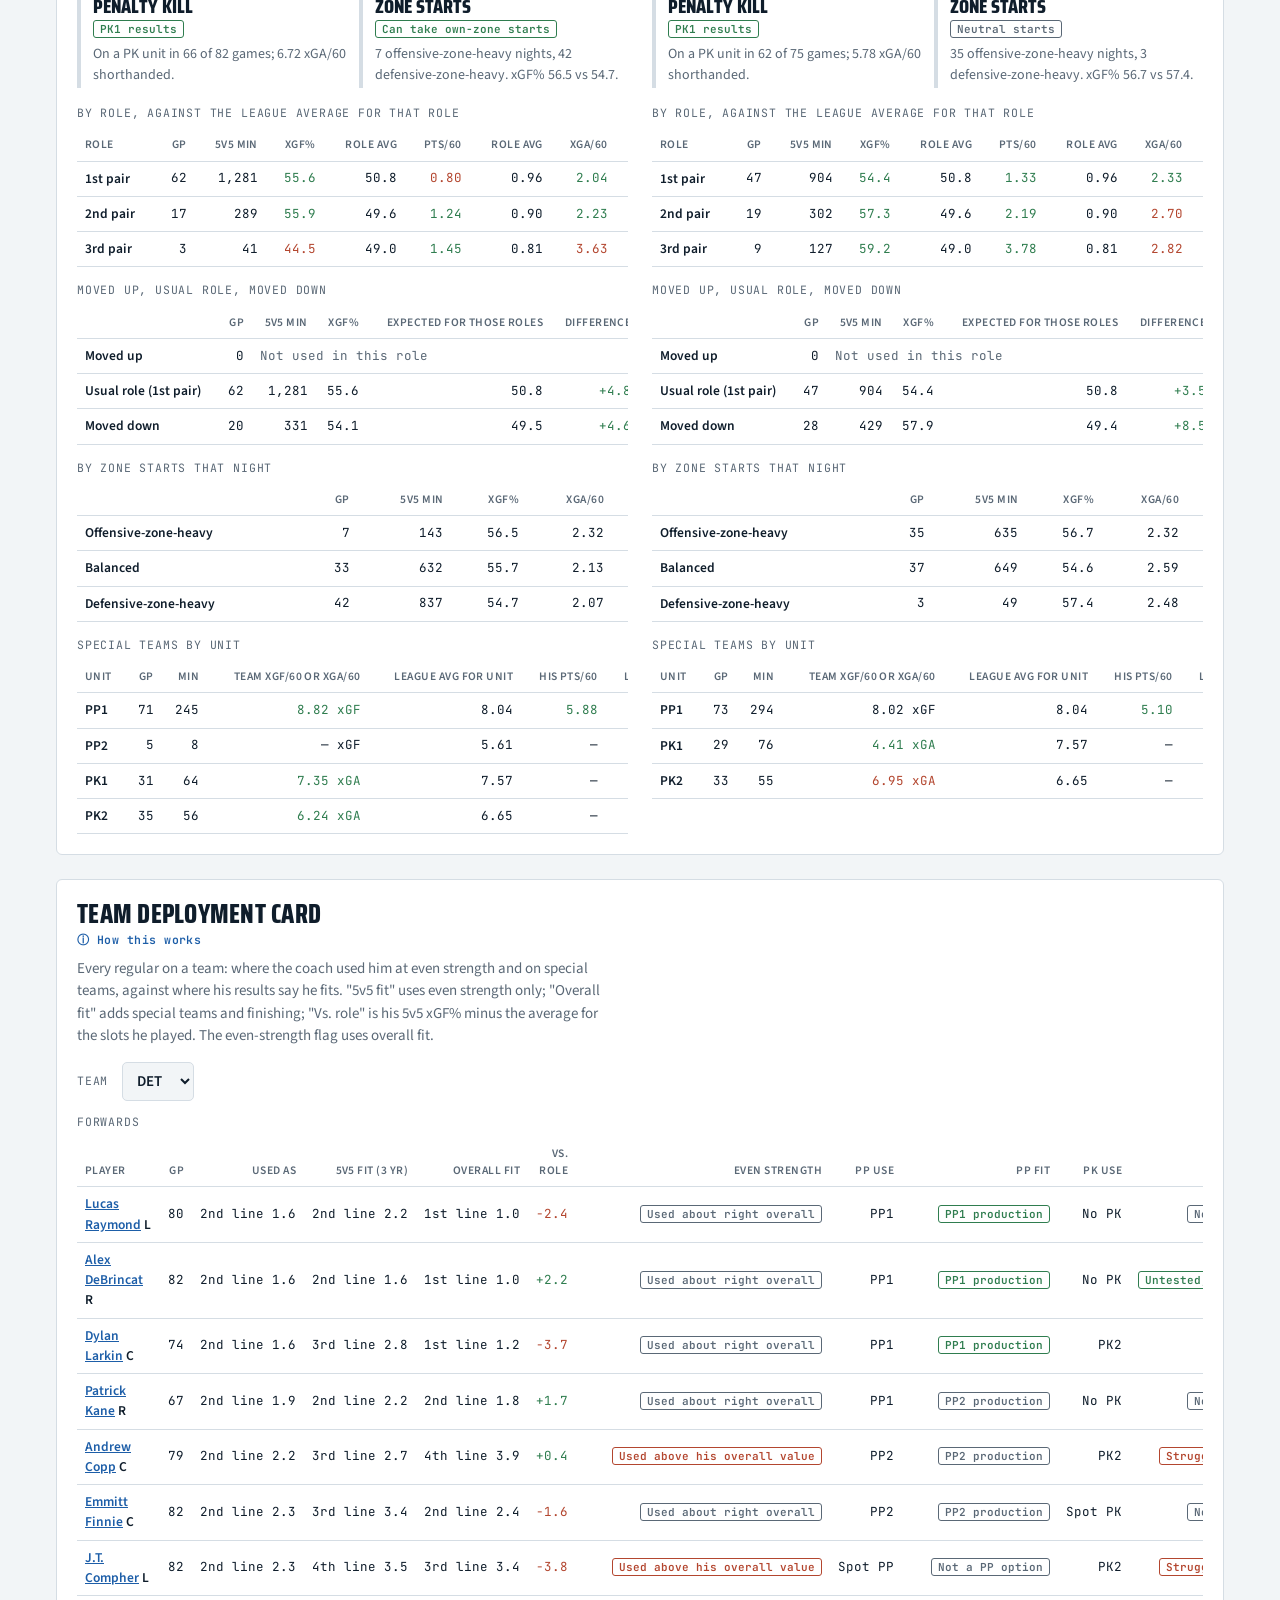
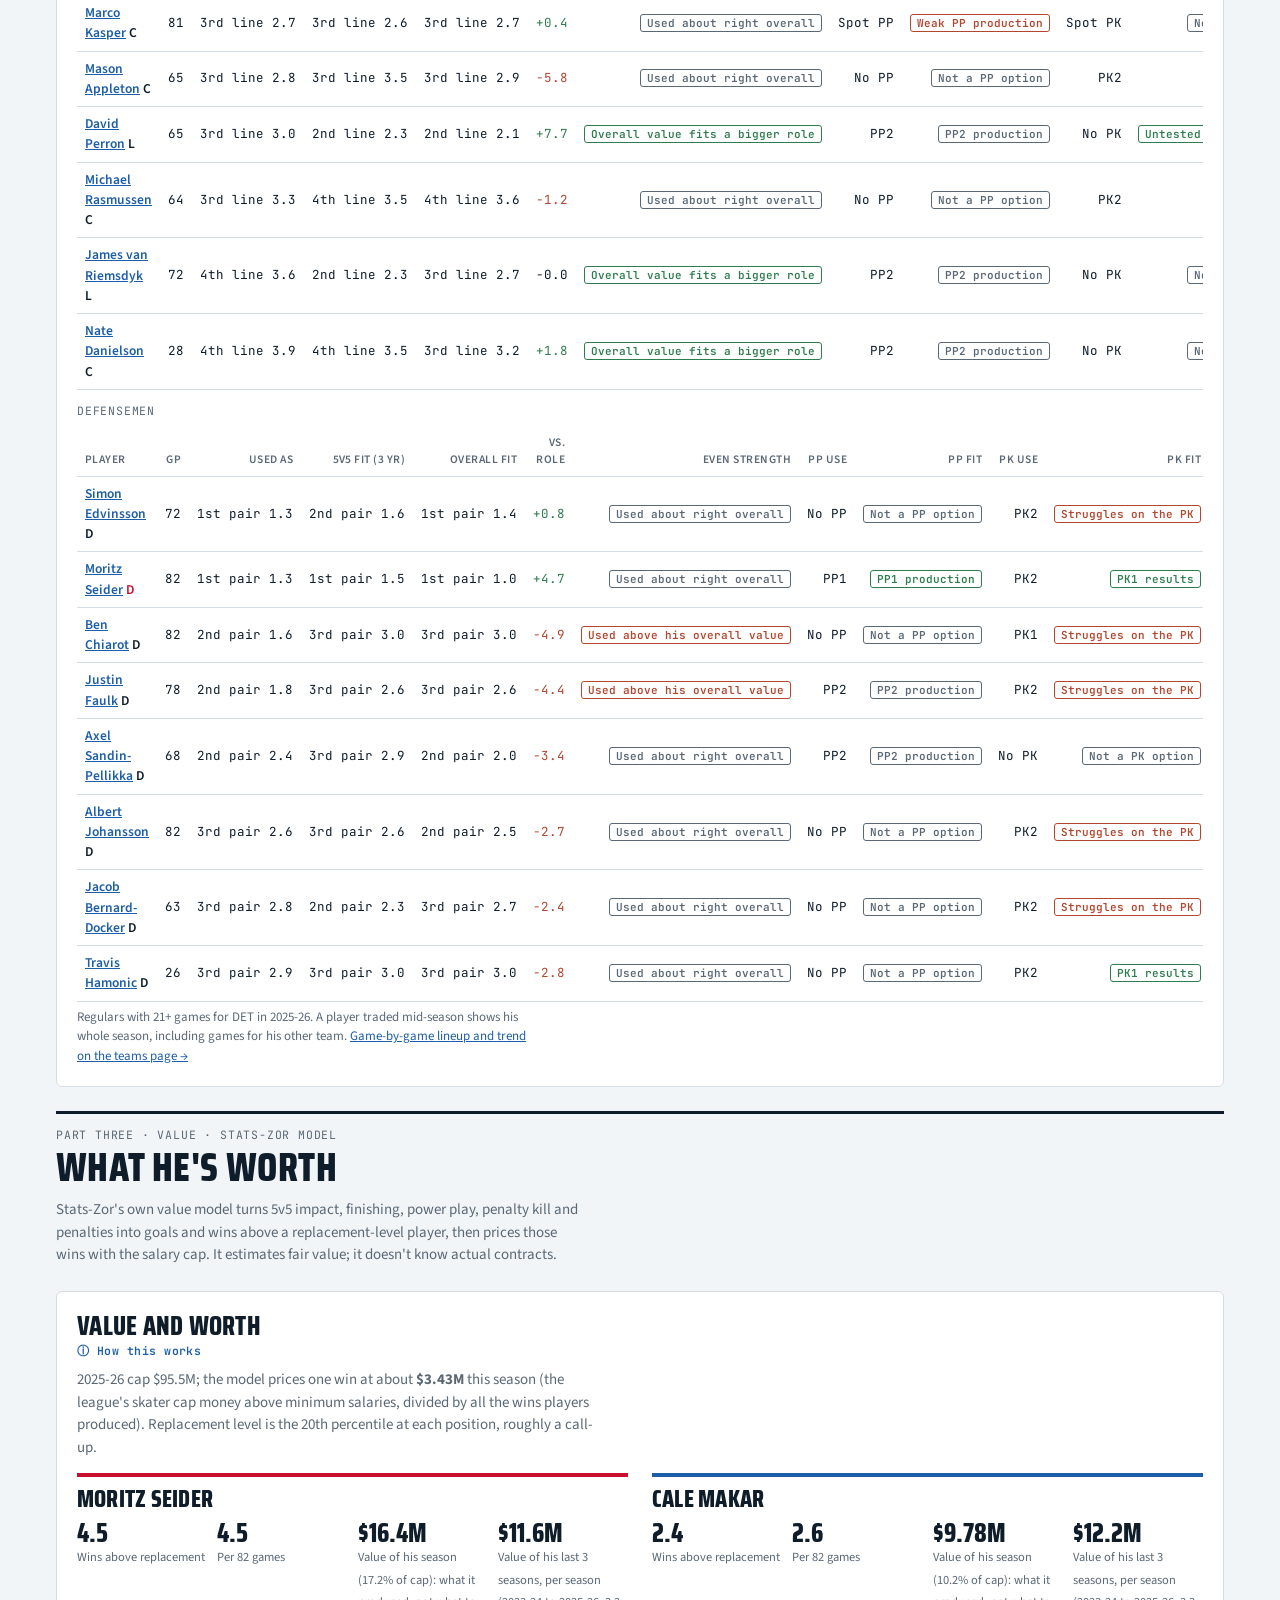
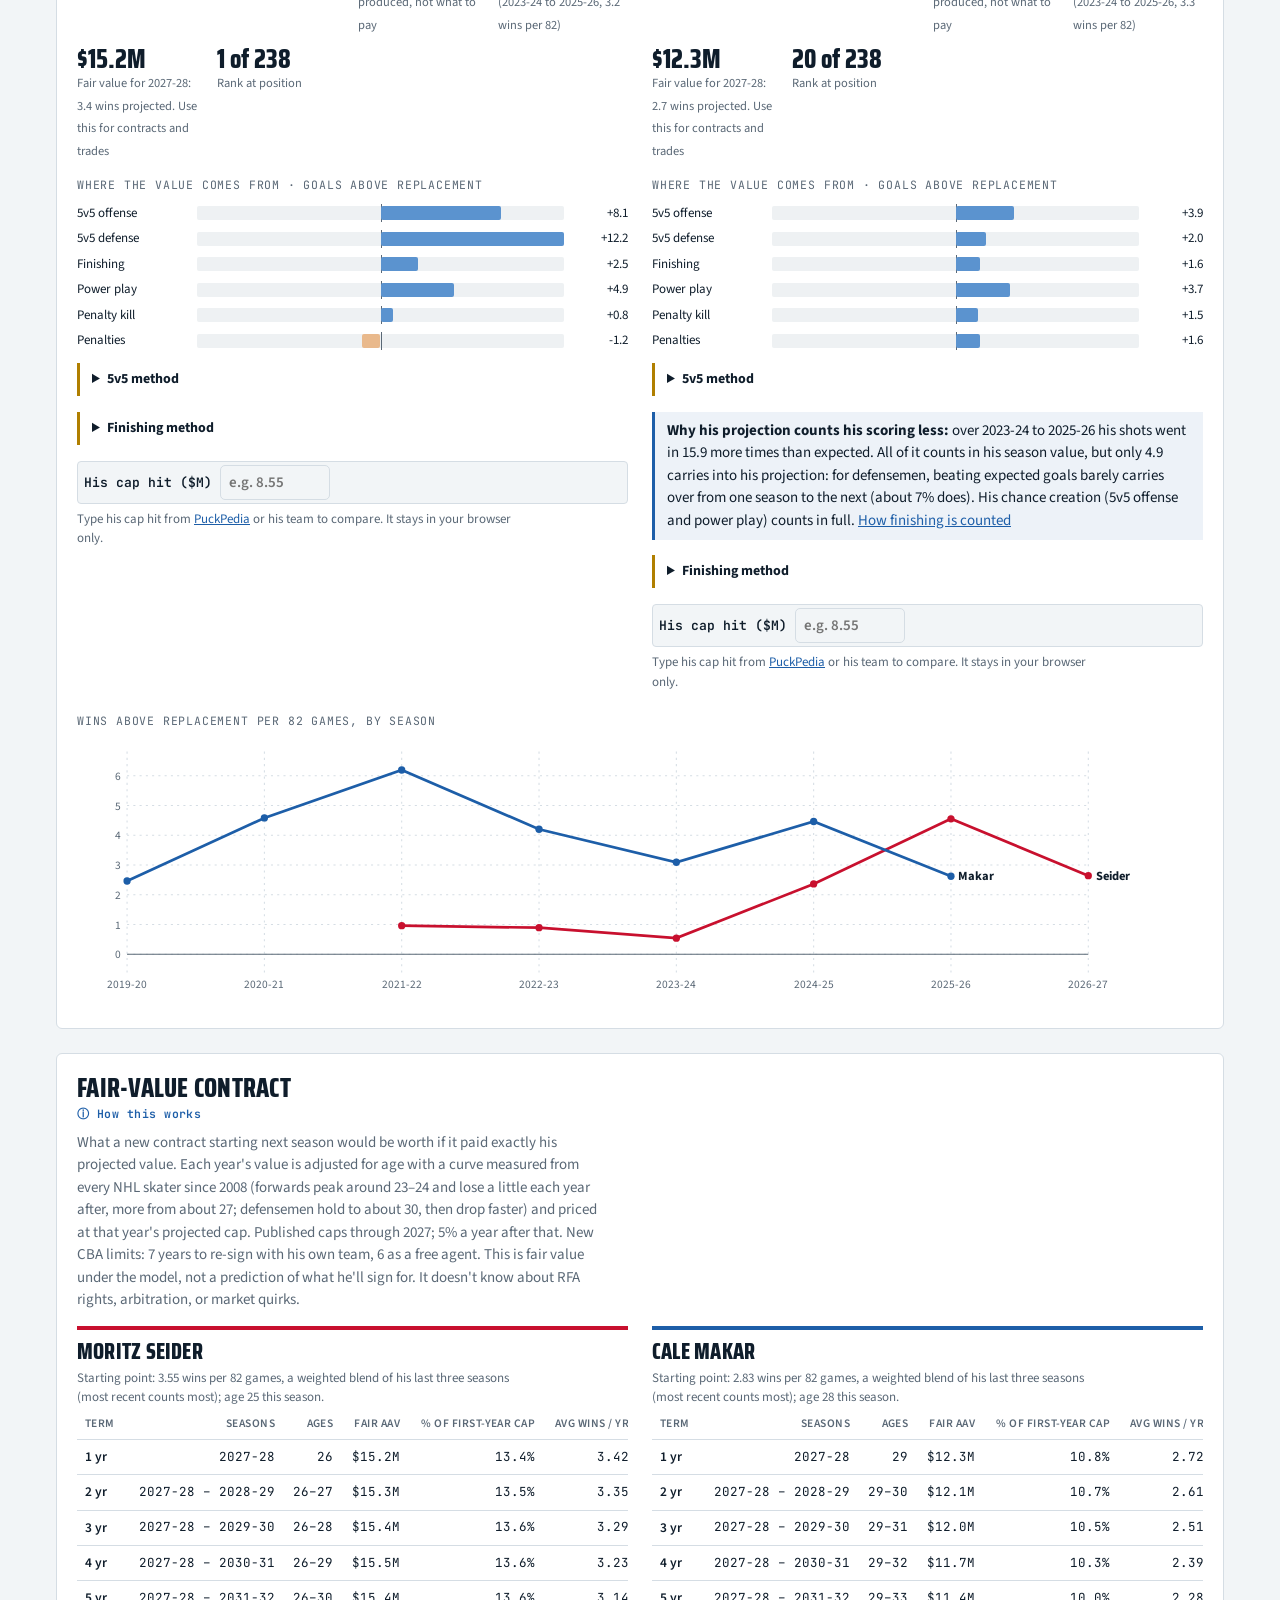
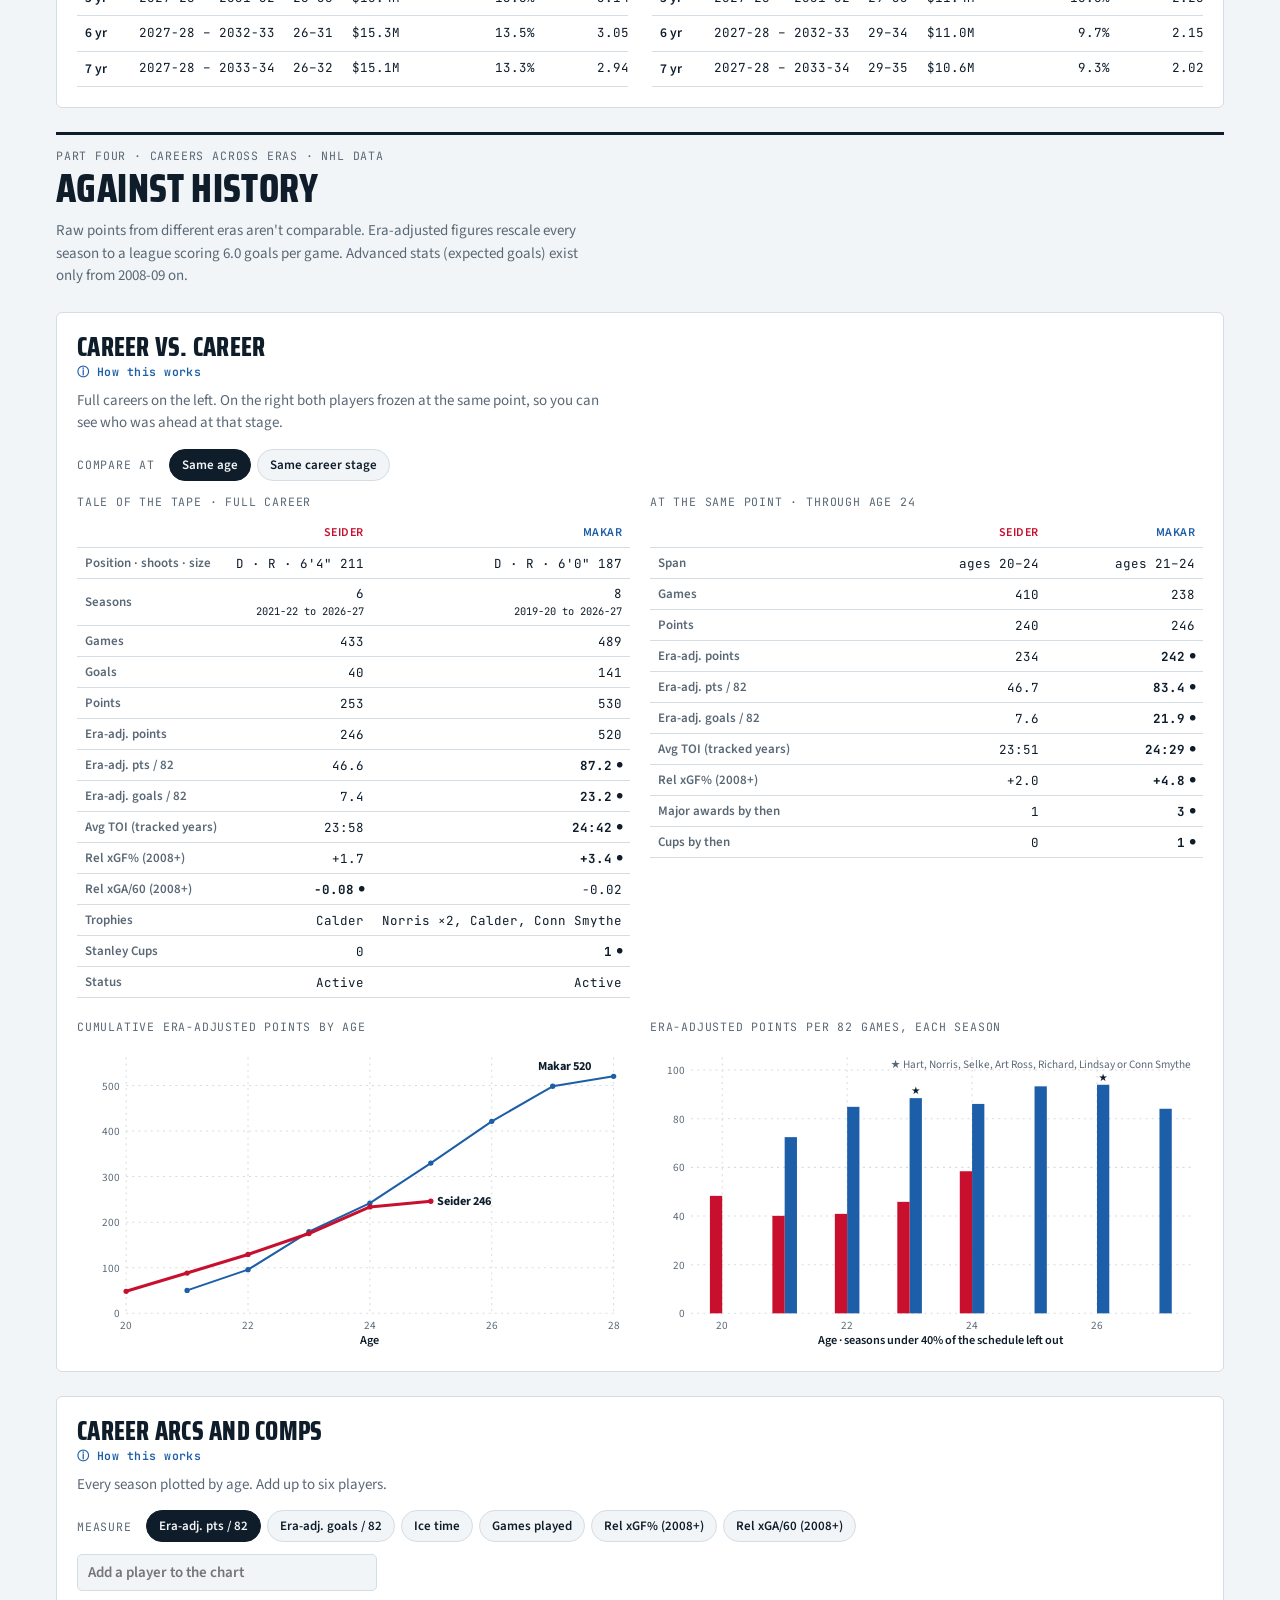
==== commit 8080a7df: "Season value describes what happened; projections stay cautious Season wins and worth now count actu" ====
--- a/index.html
+++ b/index.html
@@ -174,6 +174,6 @@
   </footer>
 </main></div>
 <script src="common.js?v=202611191900"></script>
-<script src="app.js?v=202611191900"></script>
+<script src="app.js?v=202611251800"></script>
 </body>
 </html>
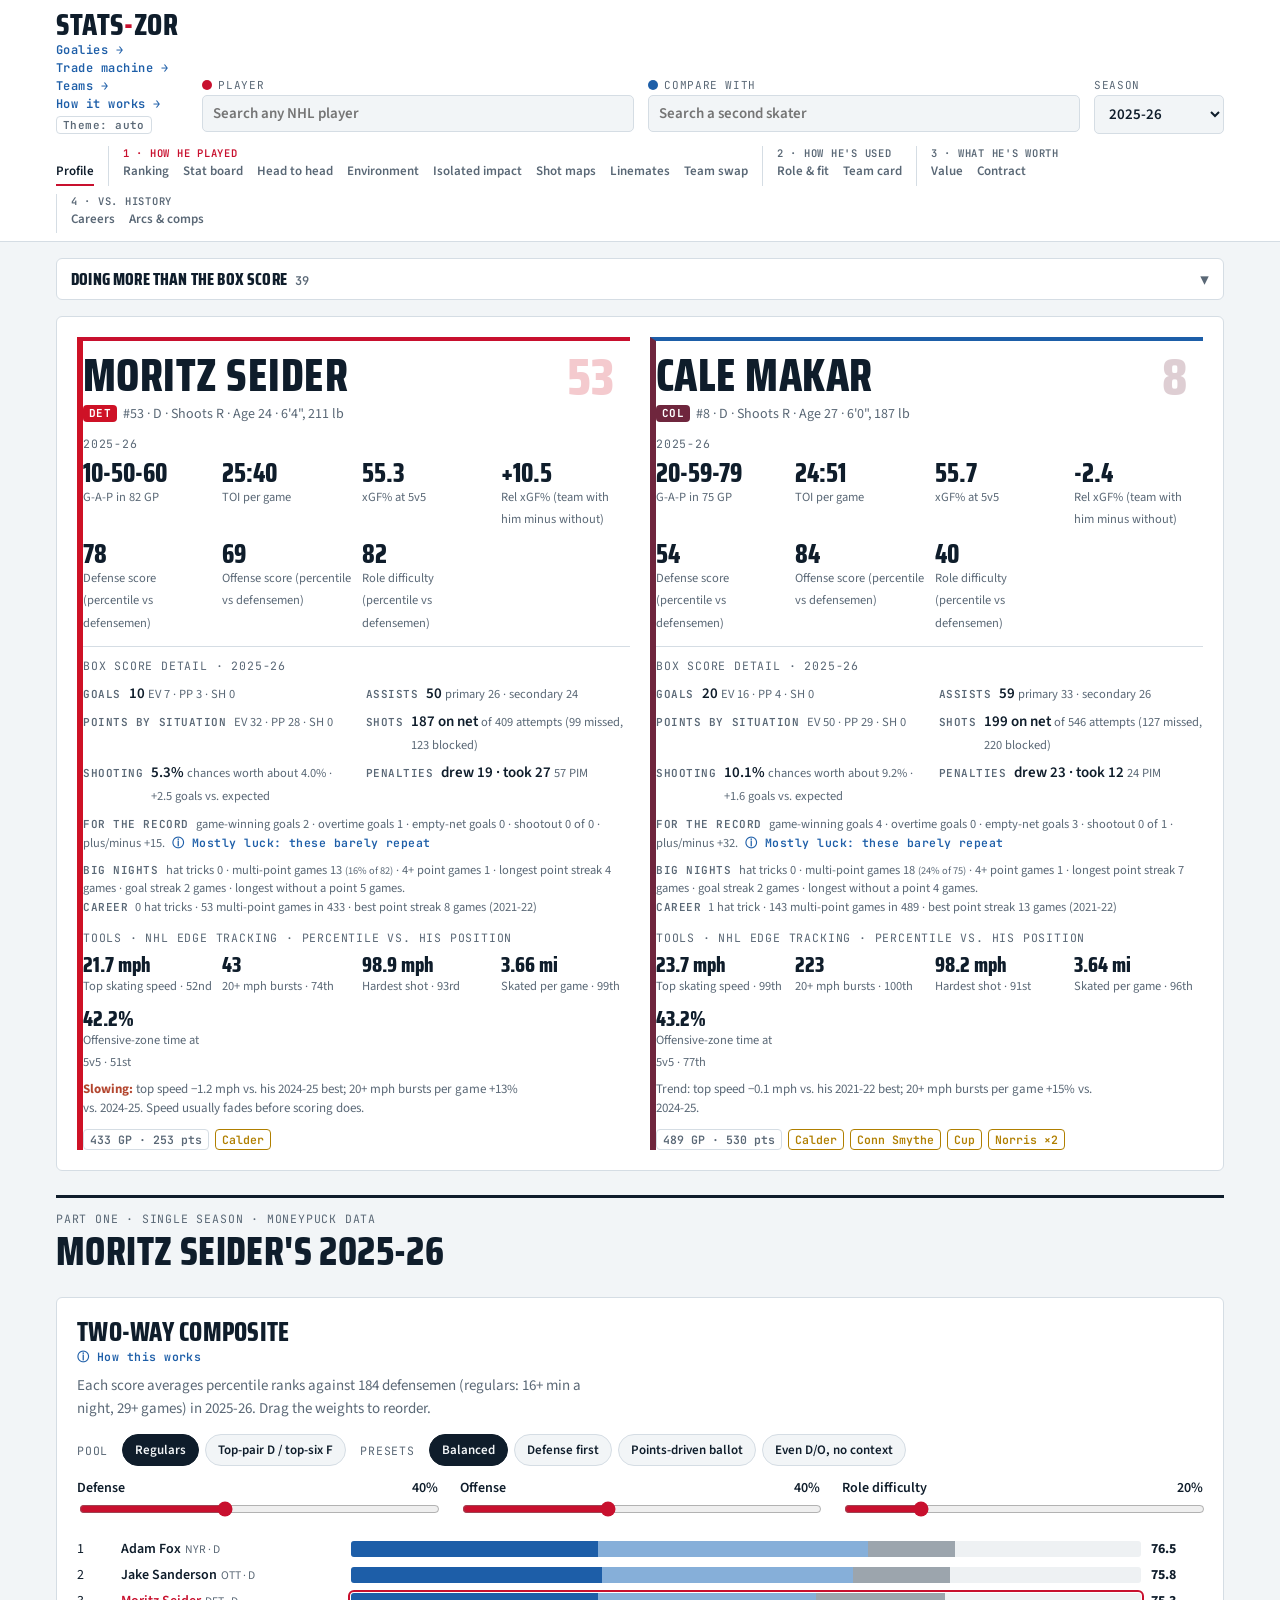
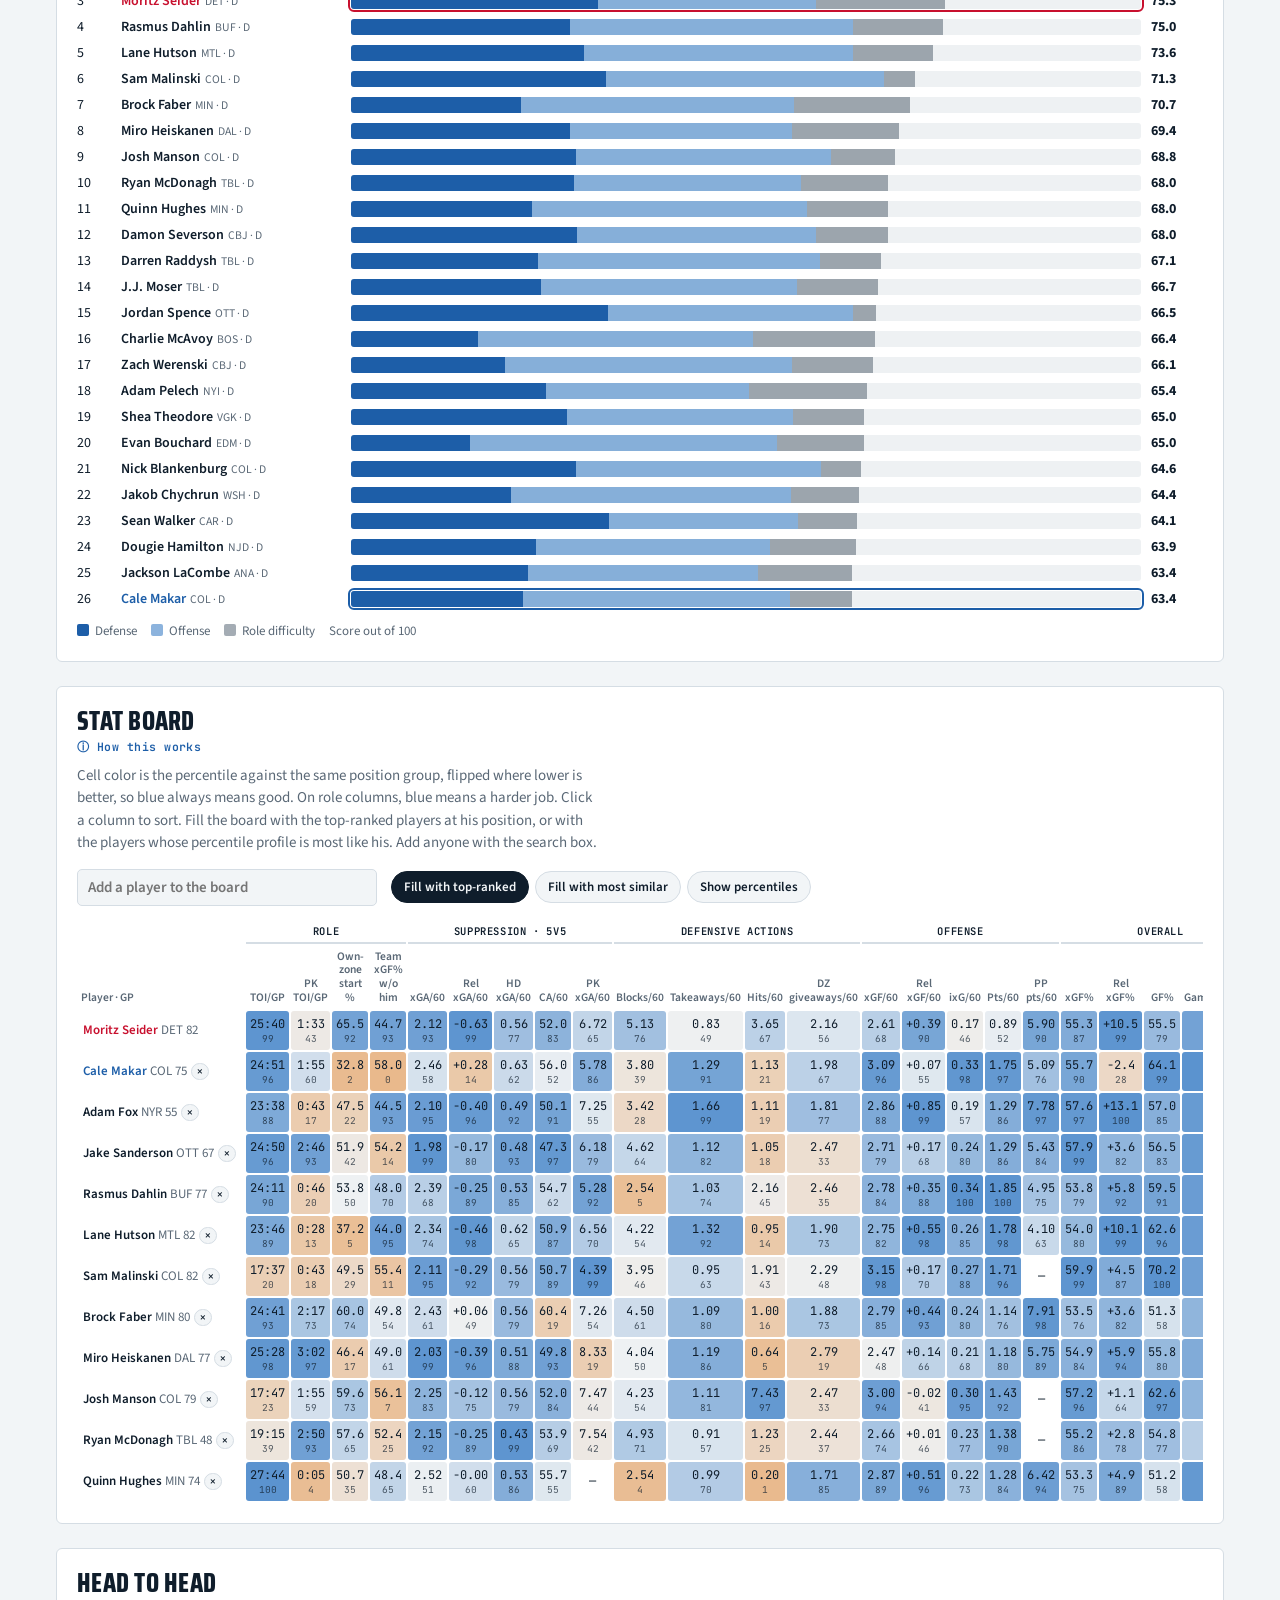
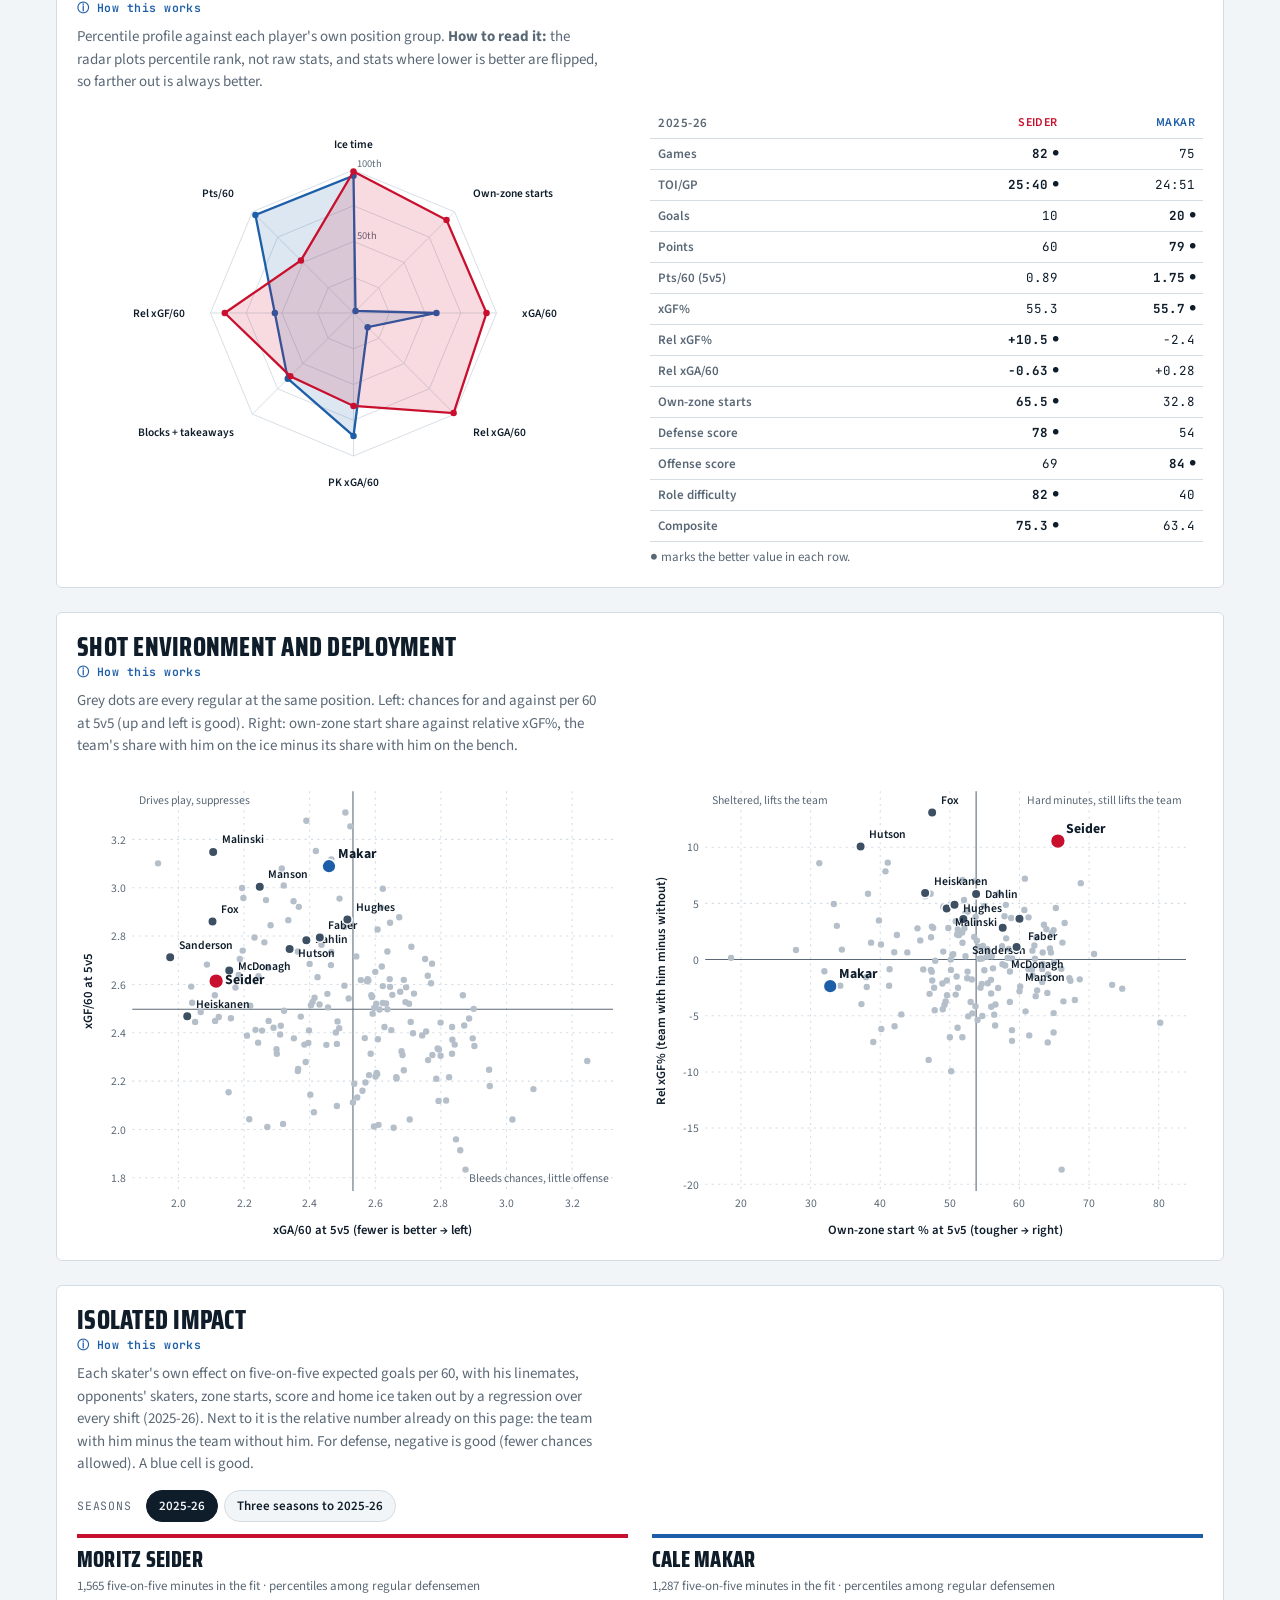
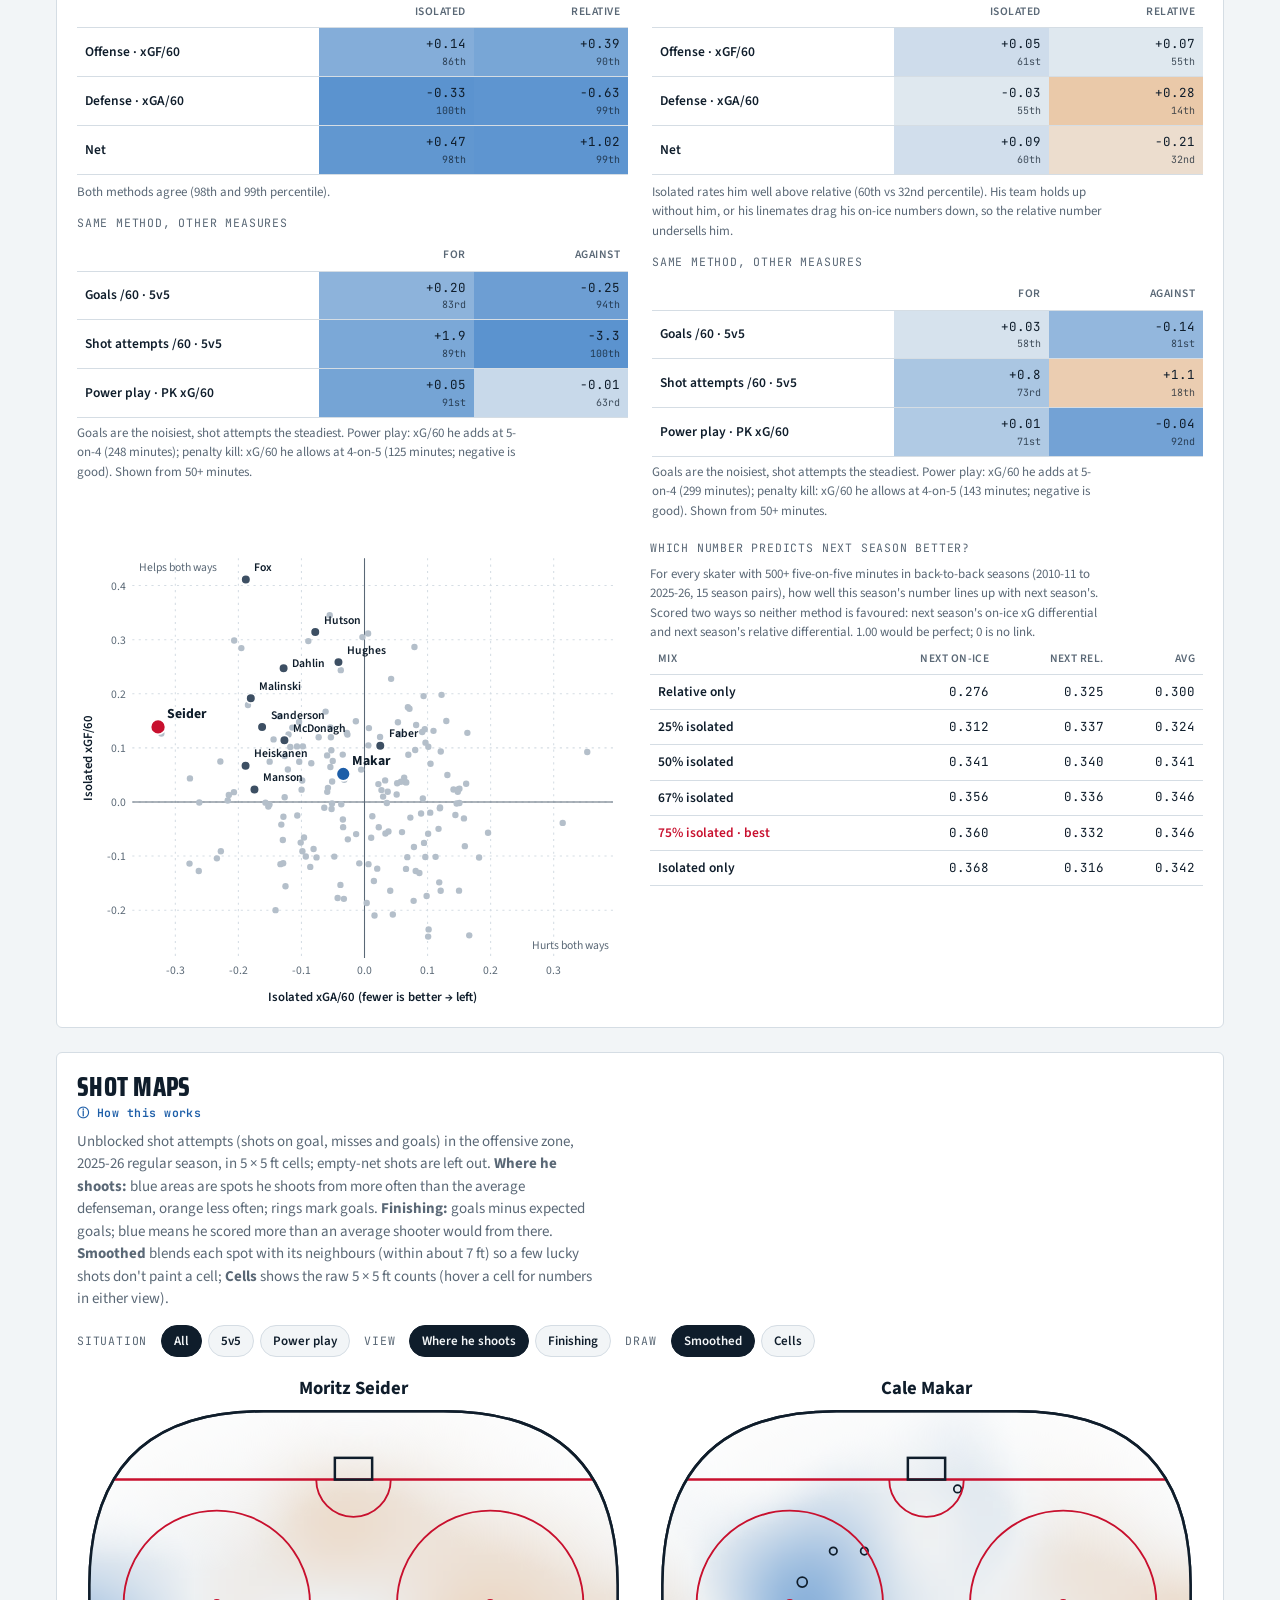
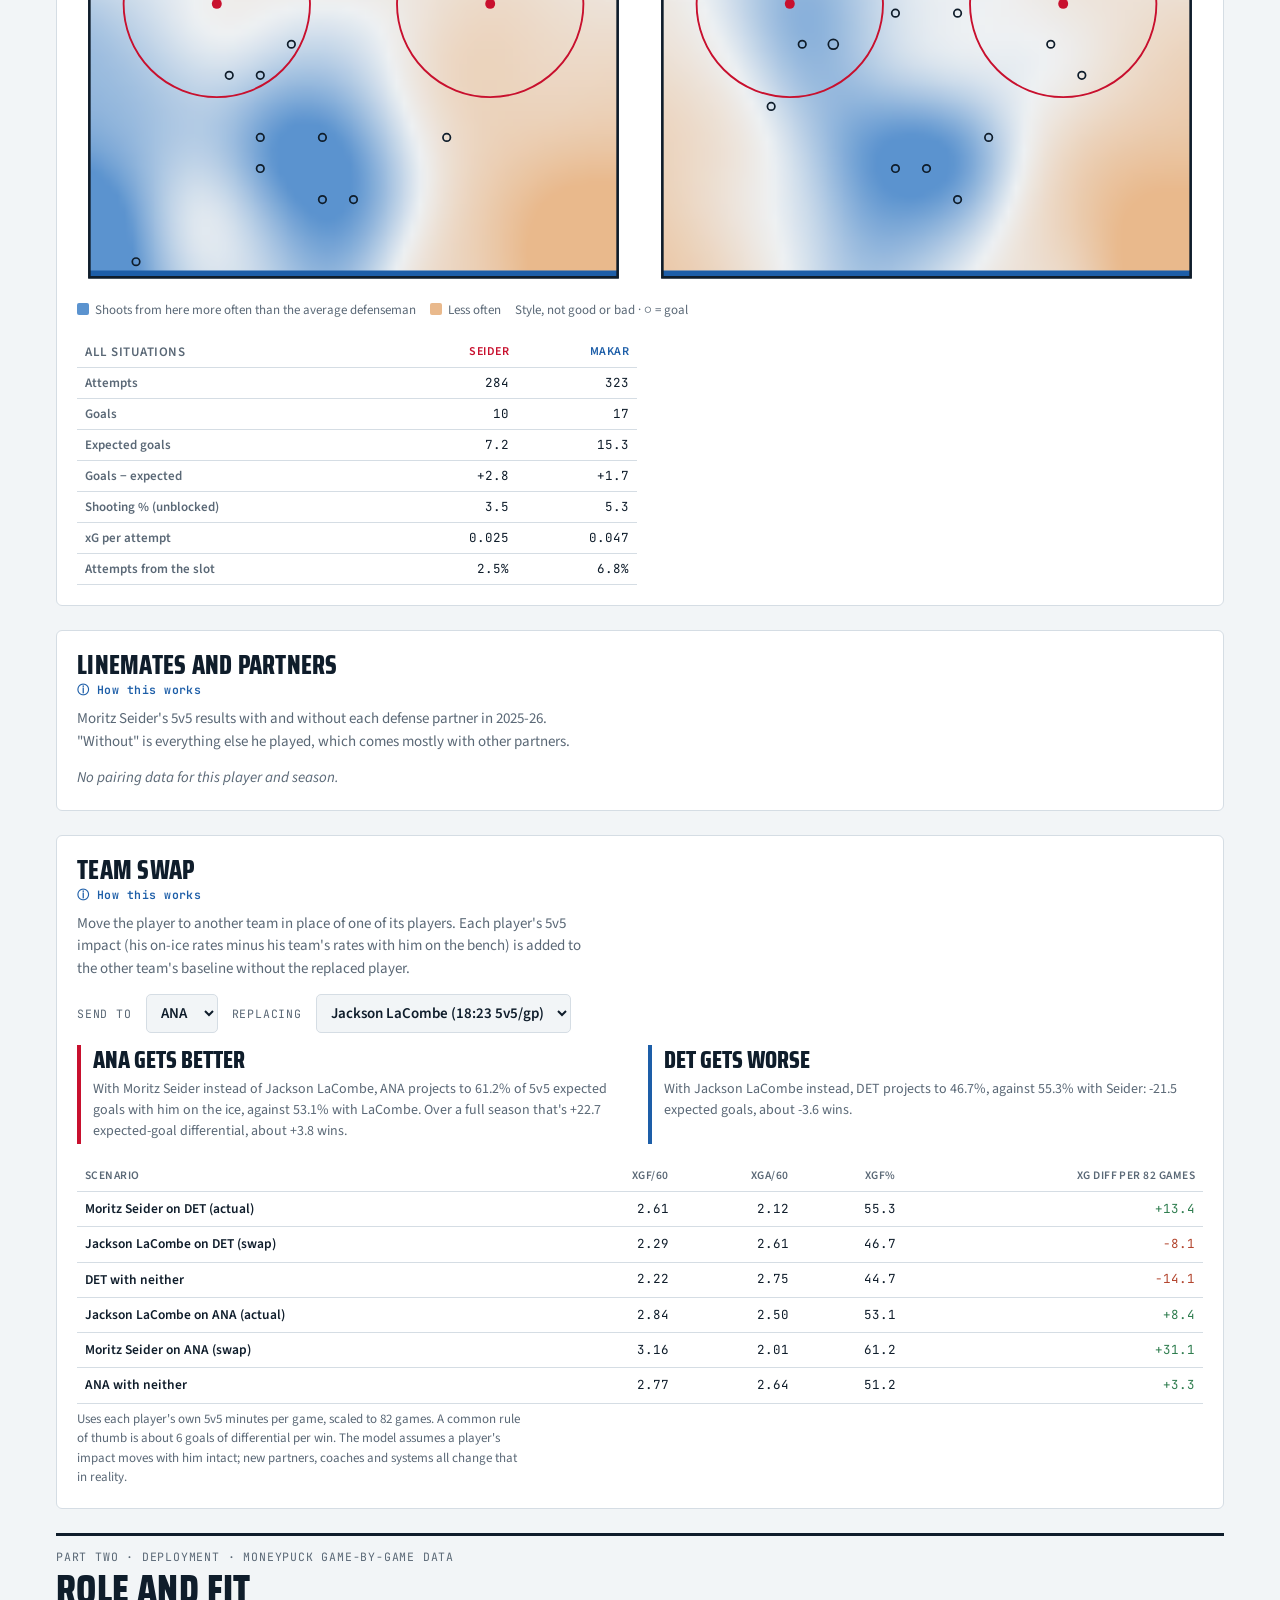
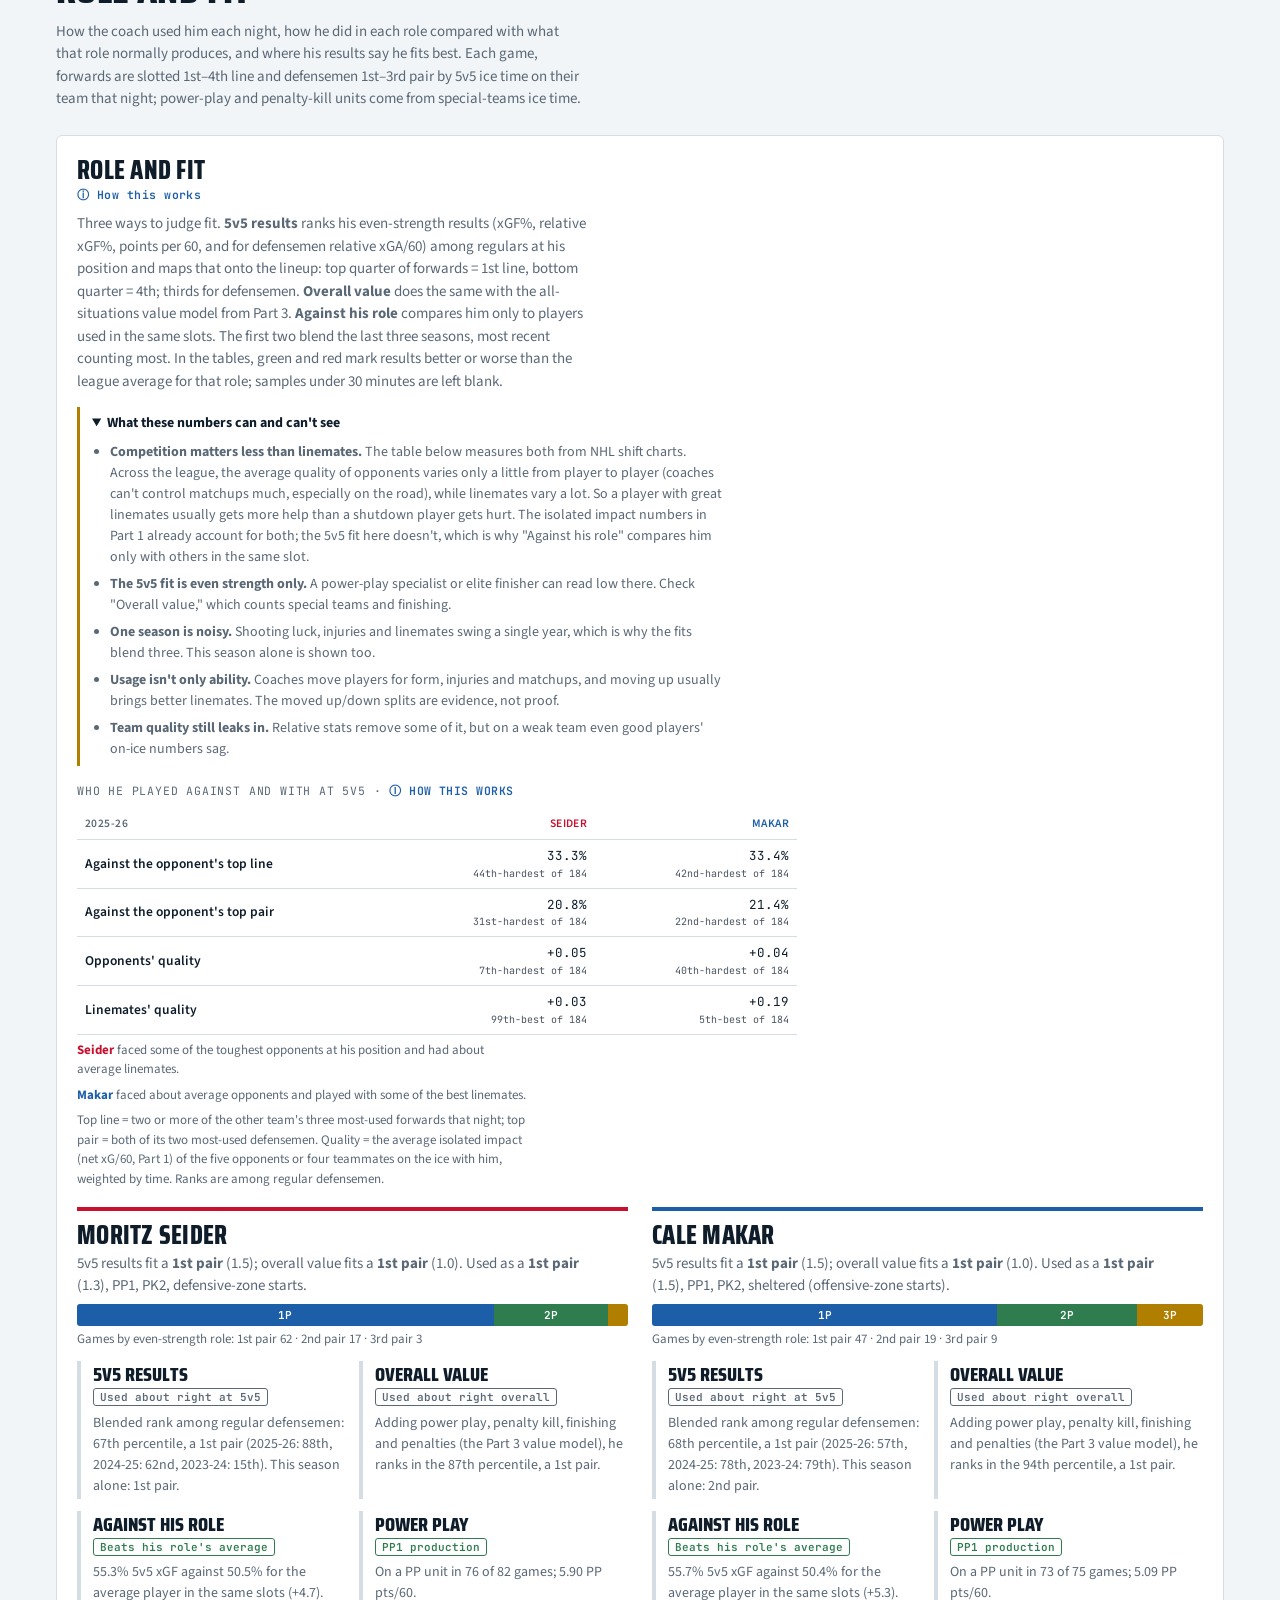
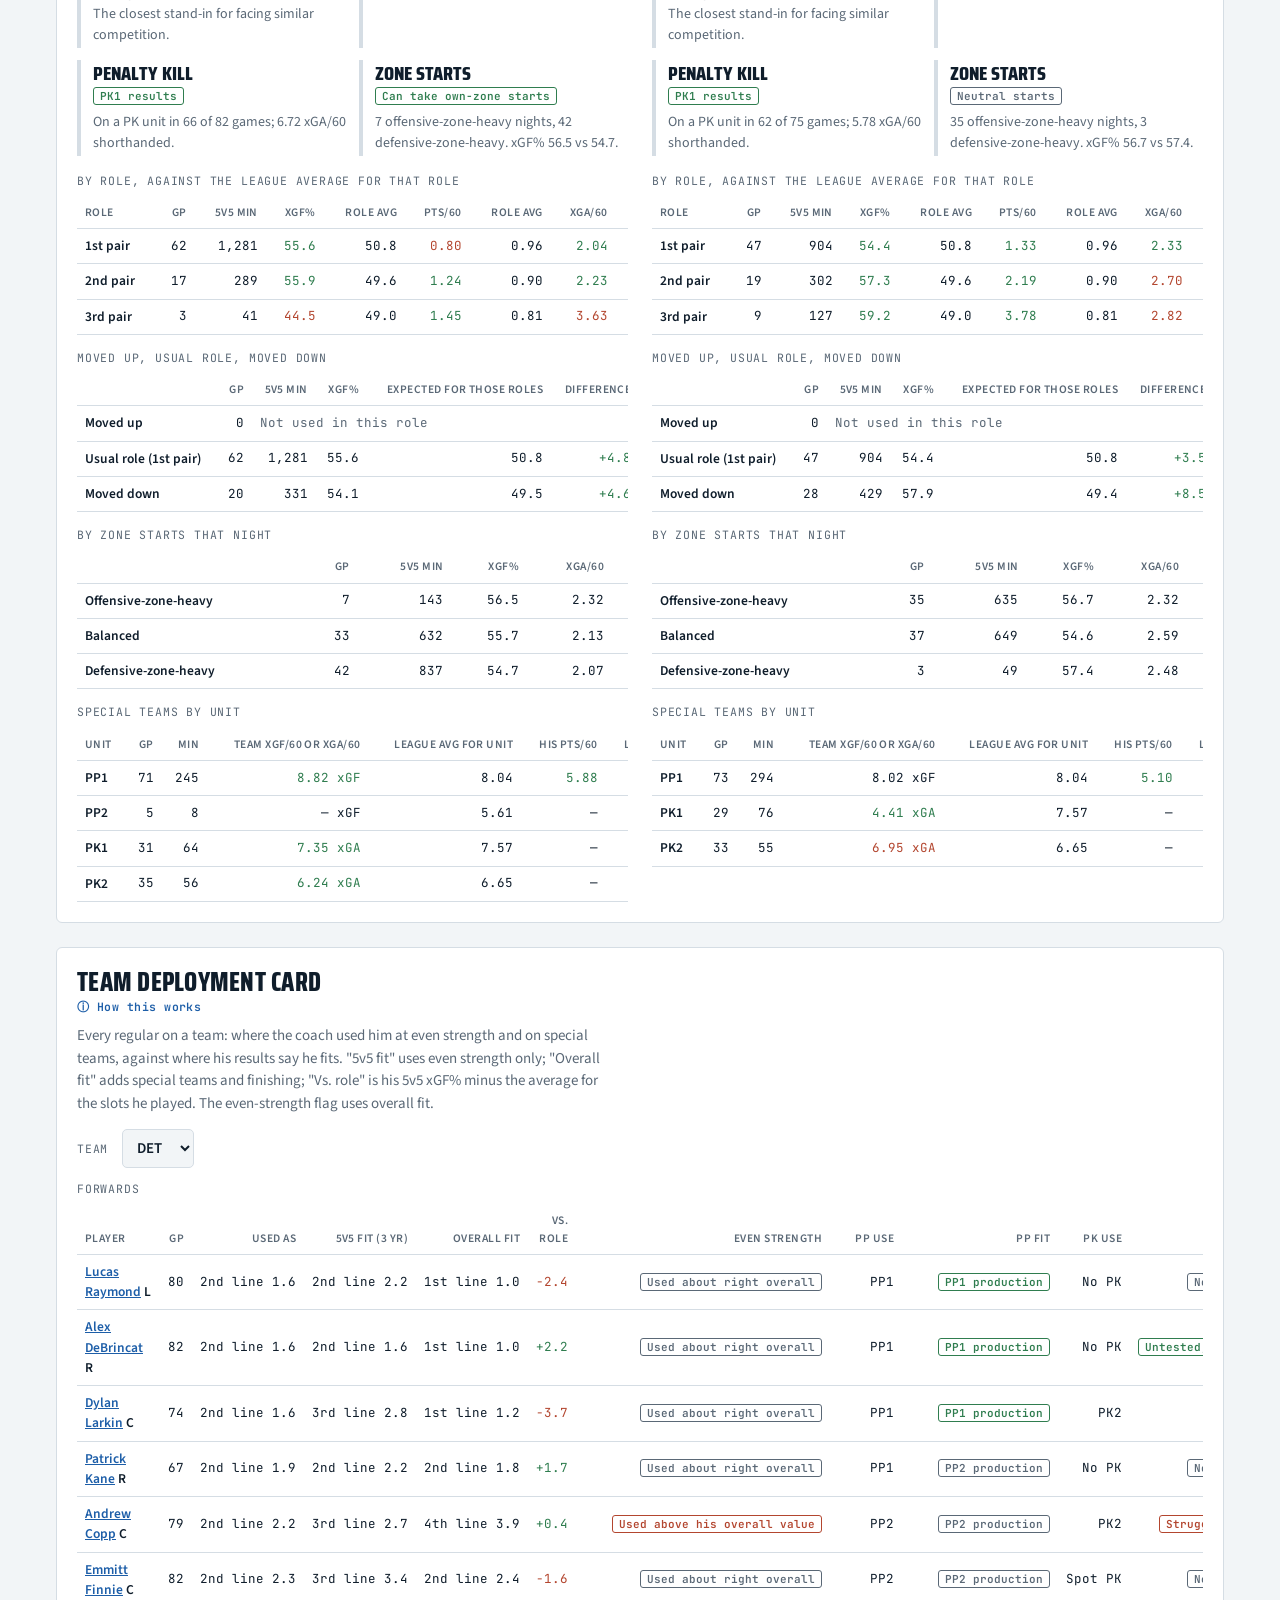
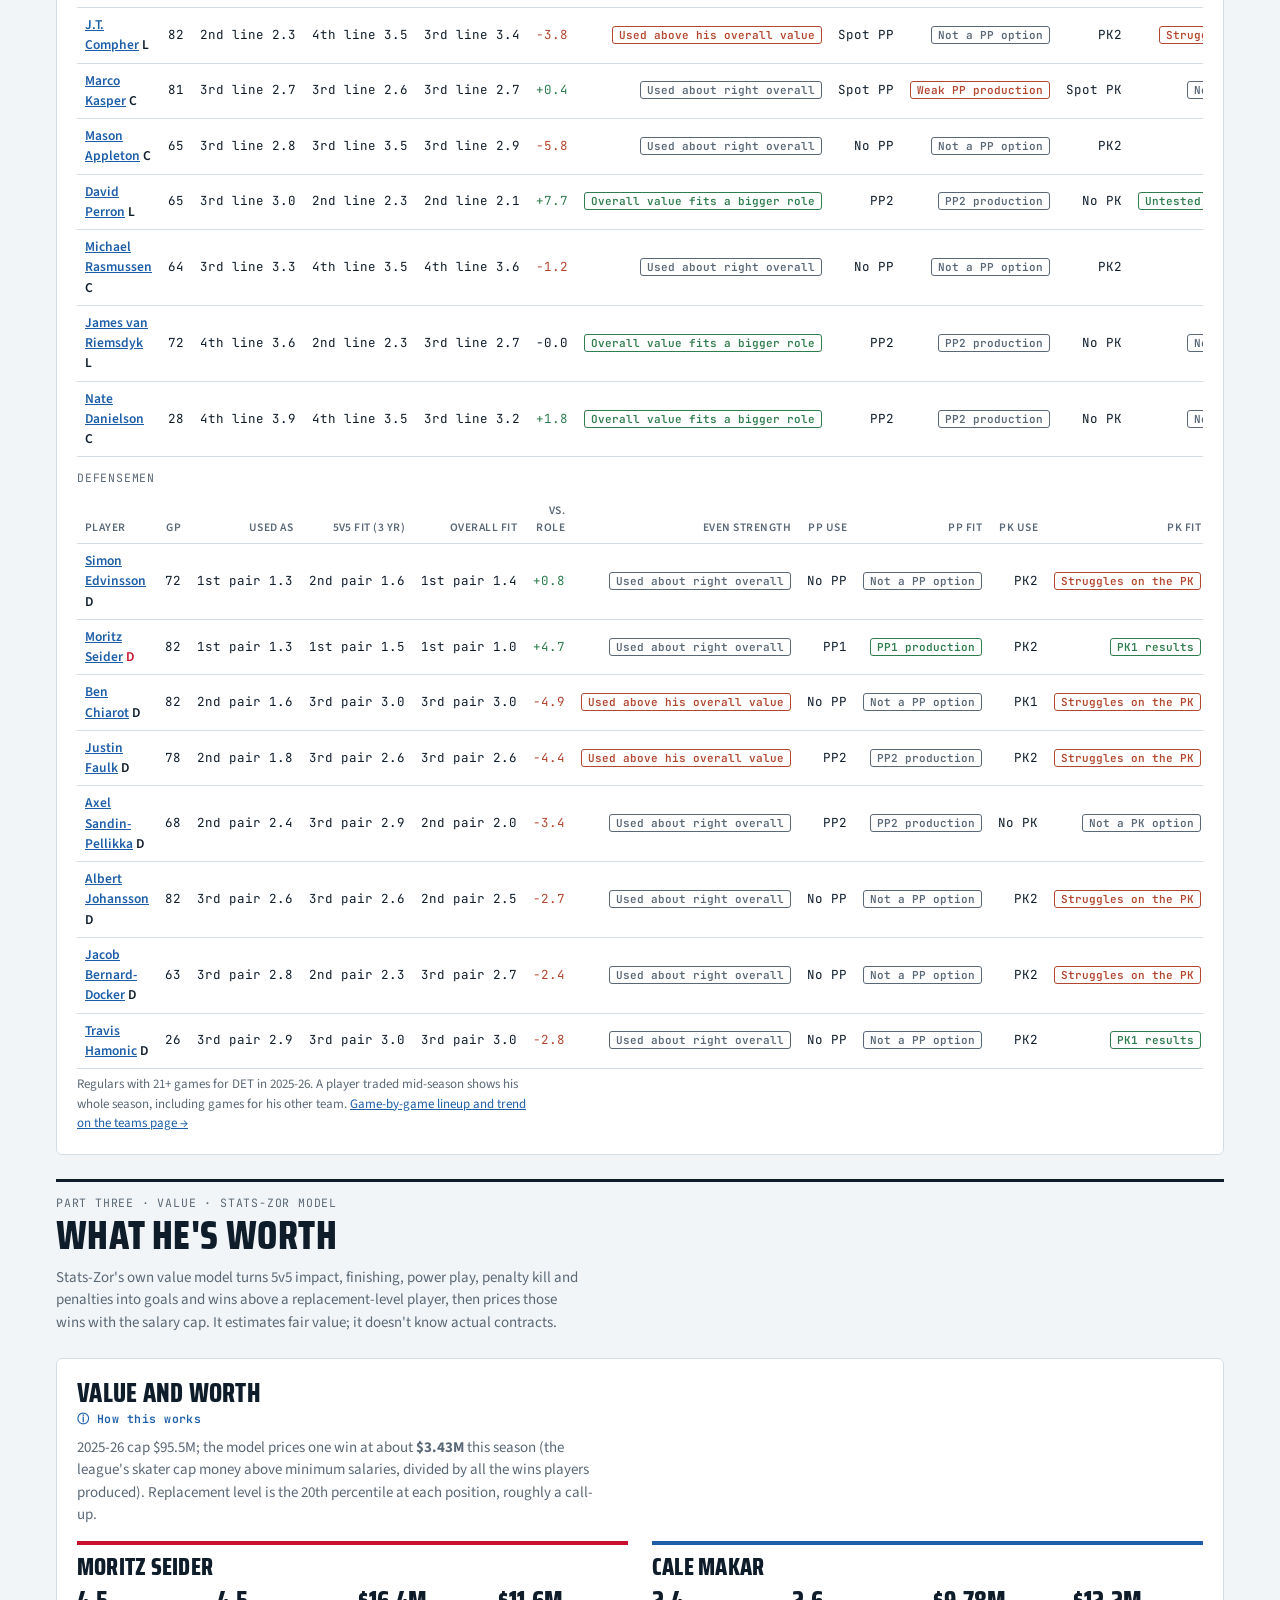
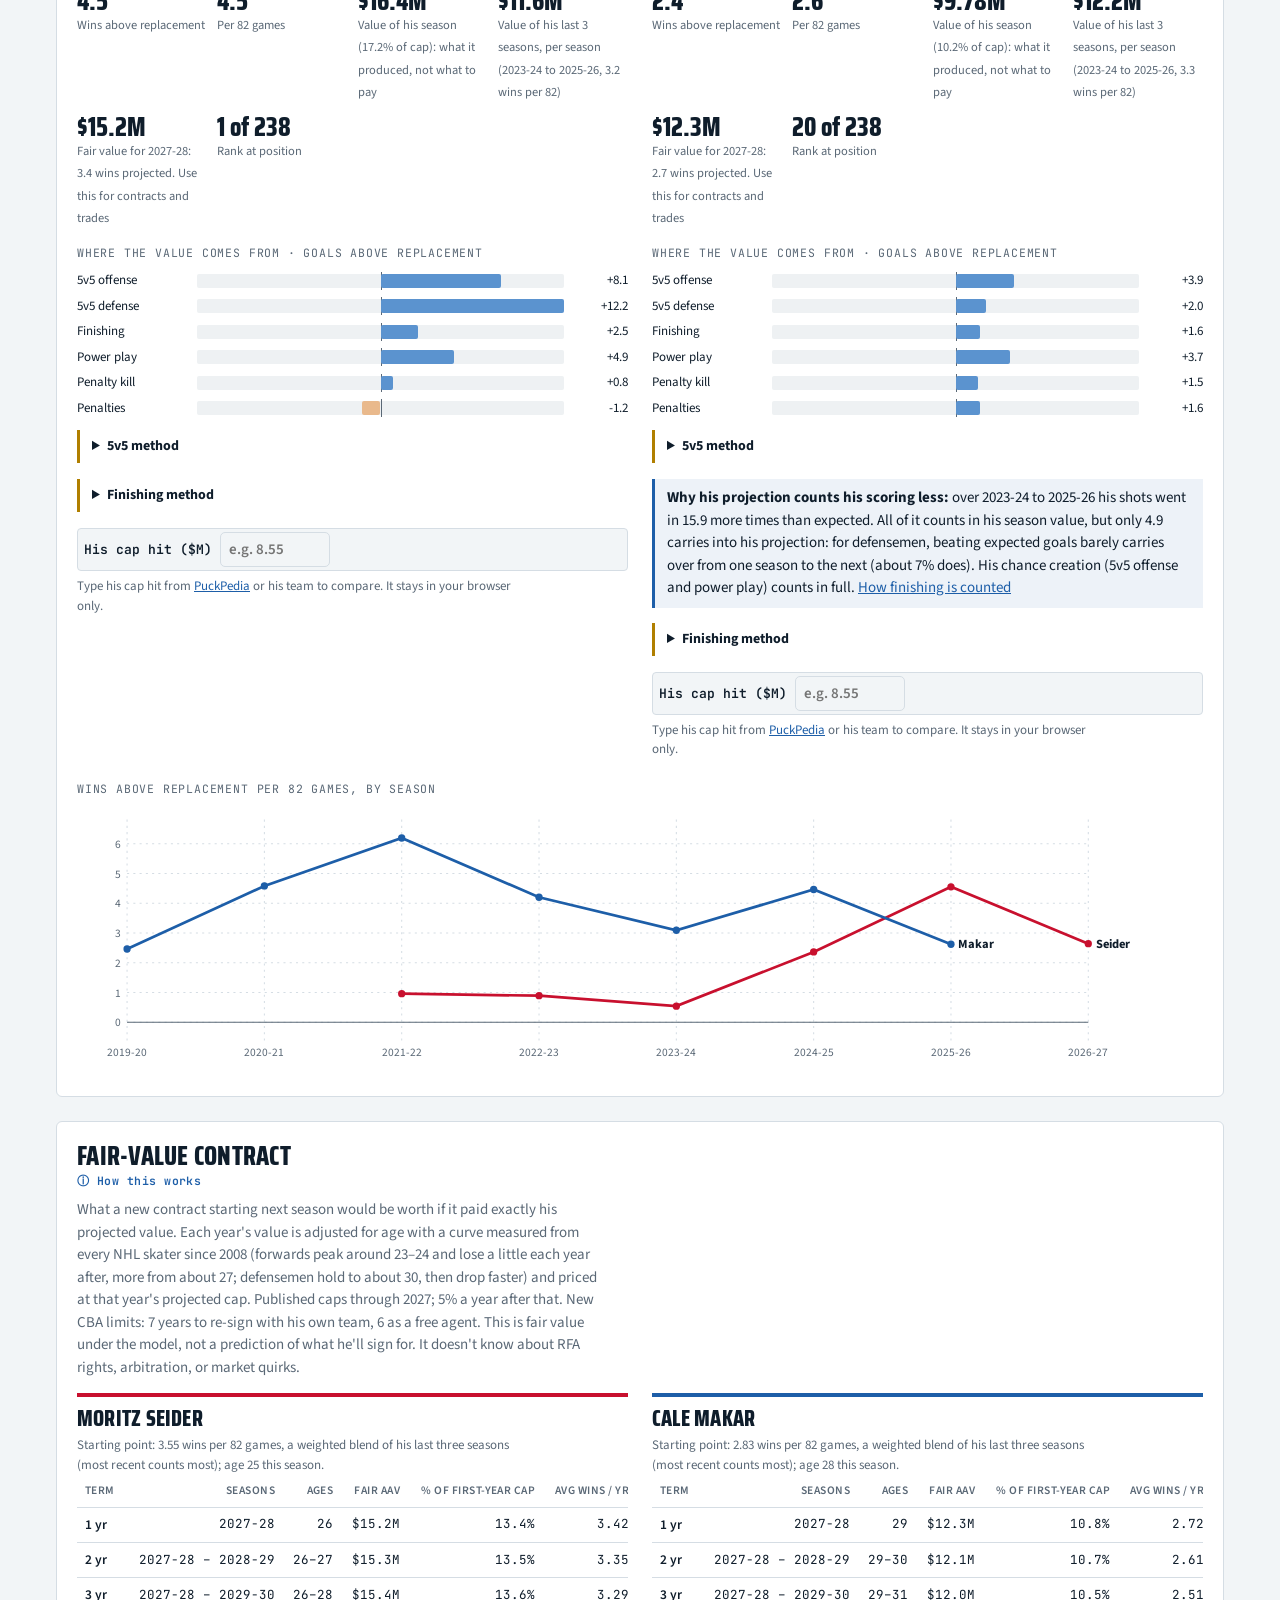
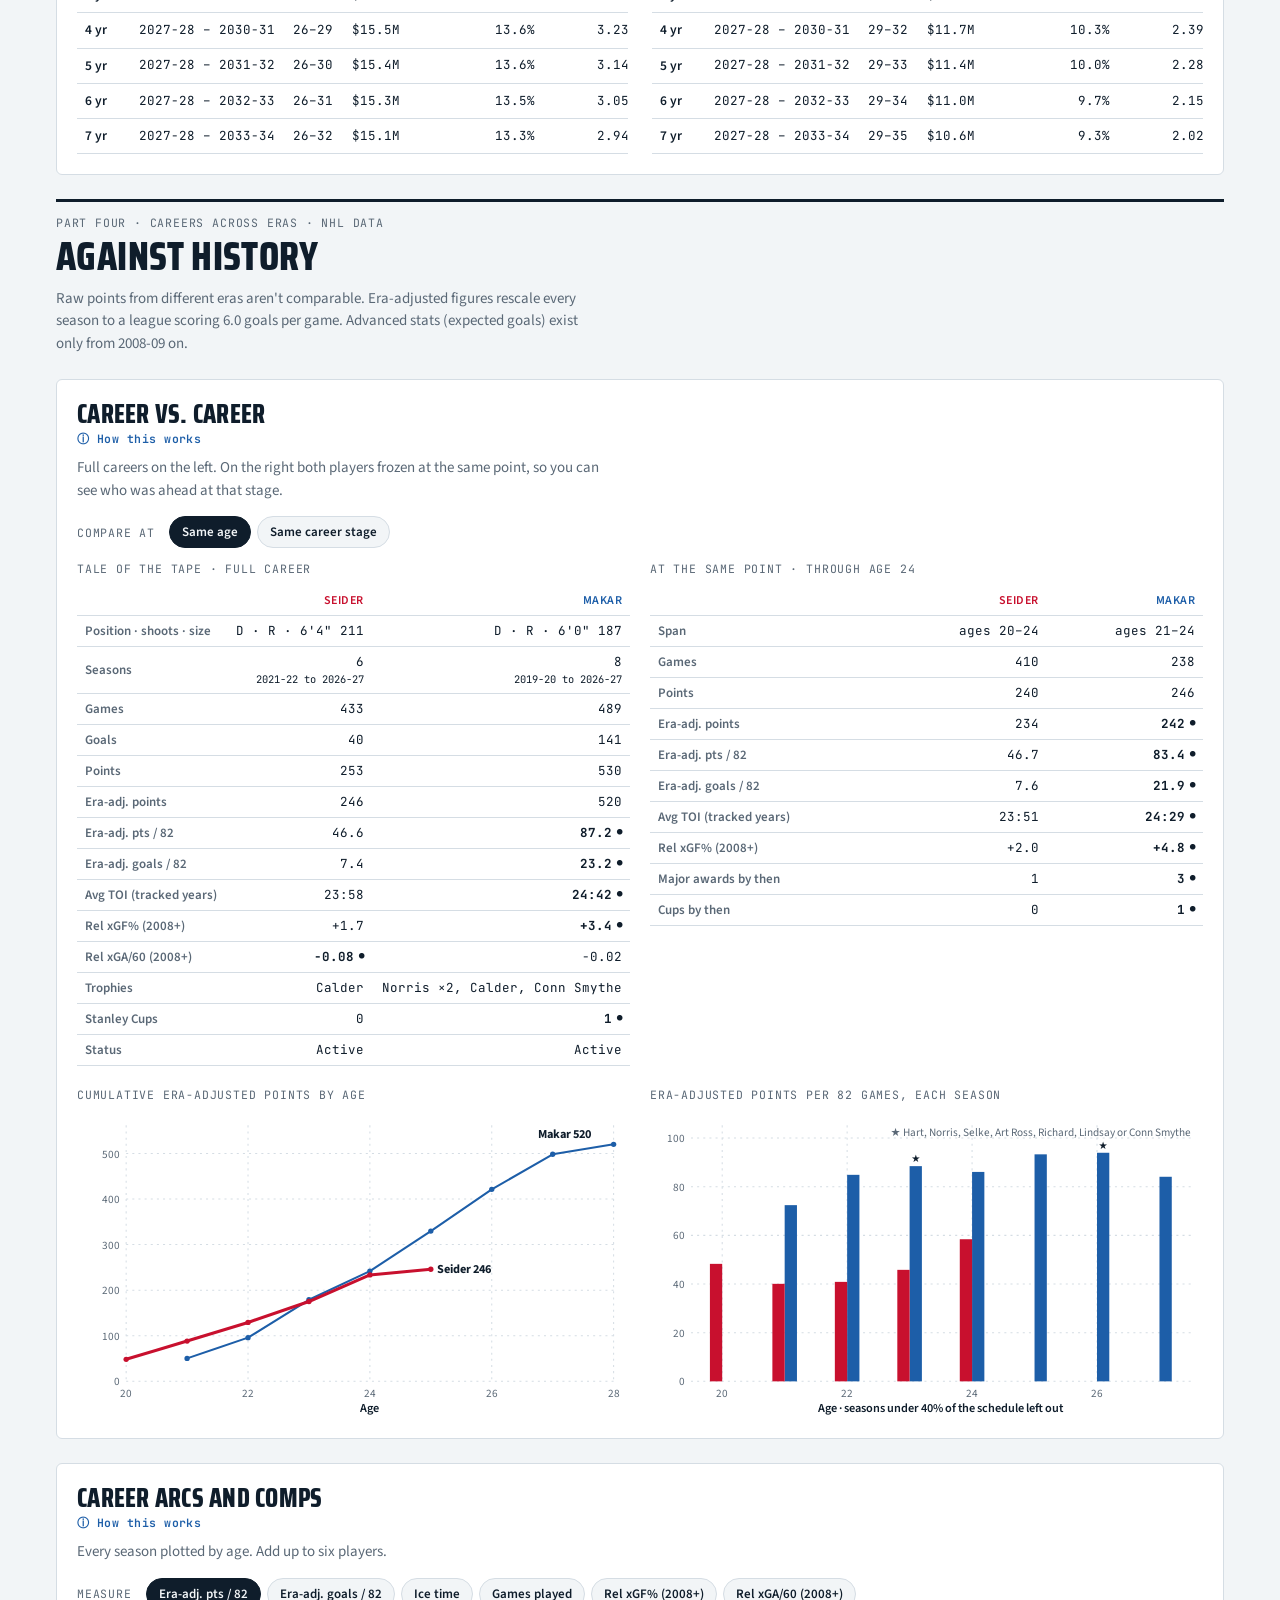
==== commit 9d2096cd: "Card labels: say what each number is compared with (percentile vs position; Rel xGF% vs own team) Co" ====
--- a/index.html
+++ b/index.html
@@ -174,6 +174,6 @@
   </footer>
 </main></div>
 <script src="common.js?v=202611191900"></script>
-<script src="app.js?v=202611251800"></script>
+<script src="app.js?v=202611251900"></script>
 </body>
 </html>
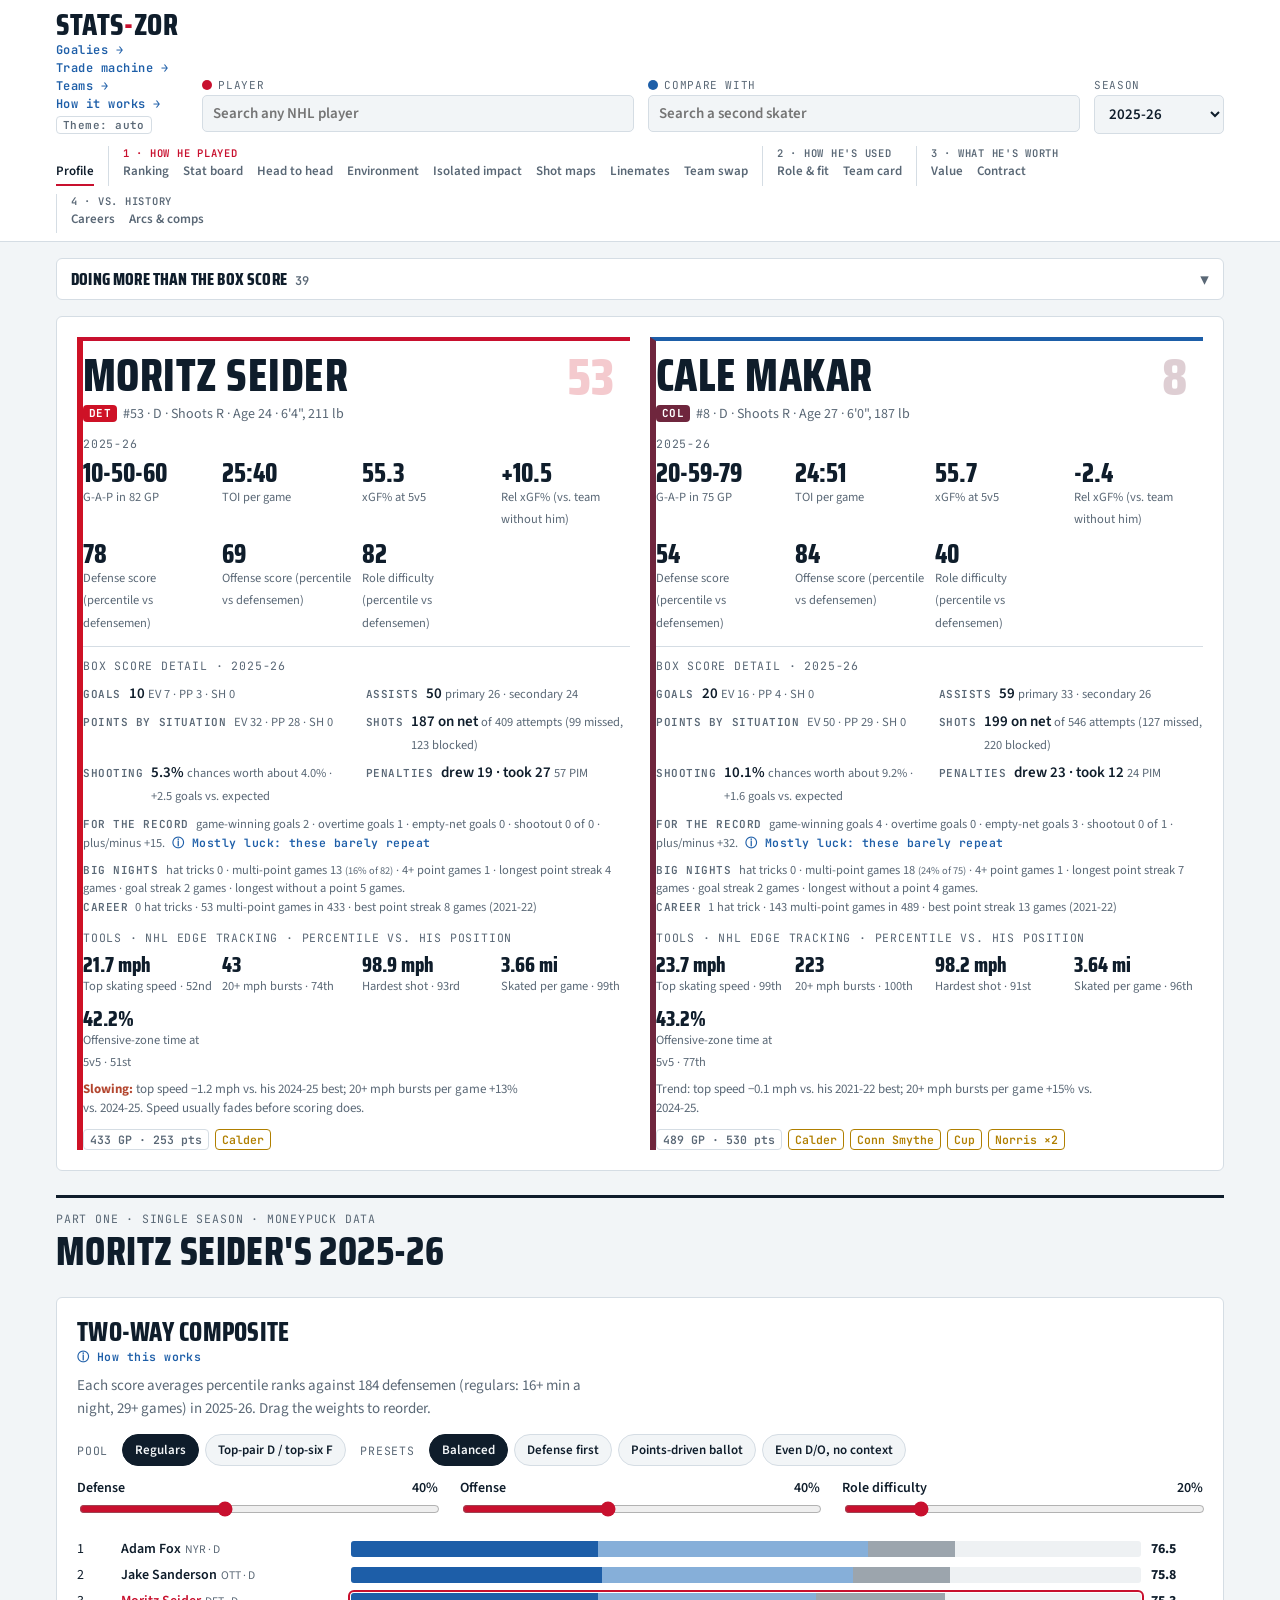
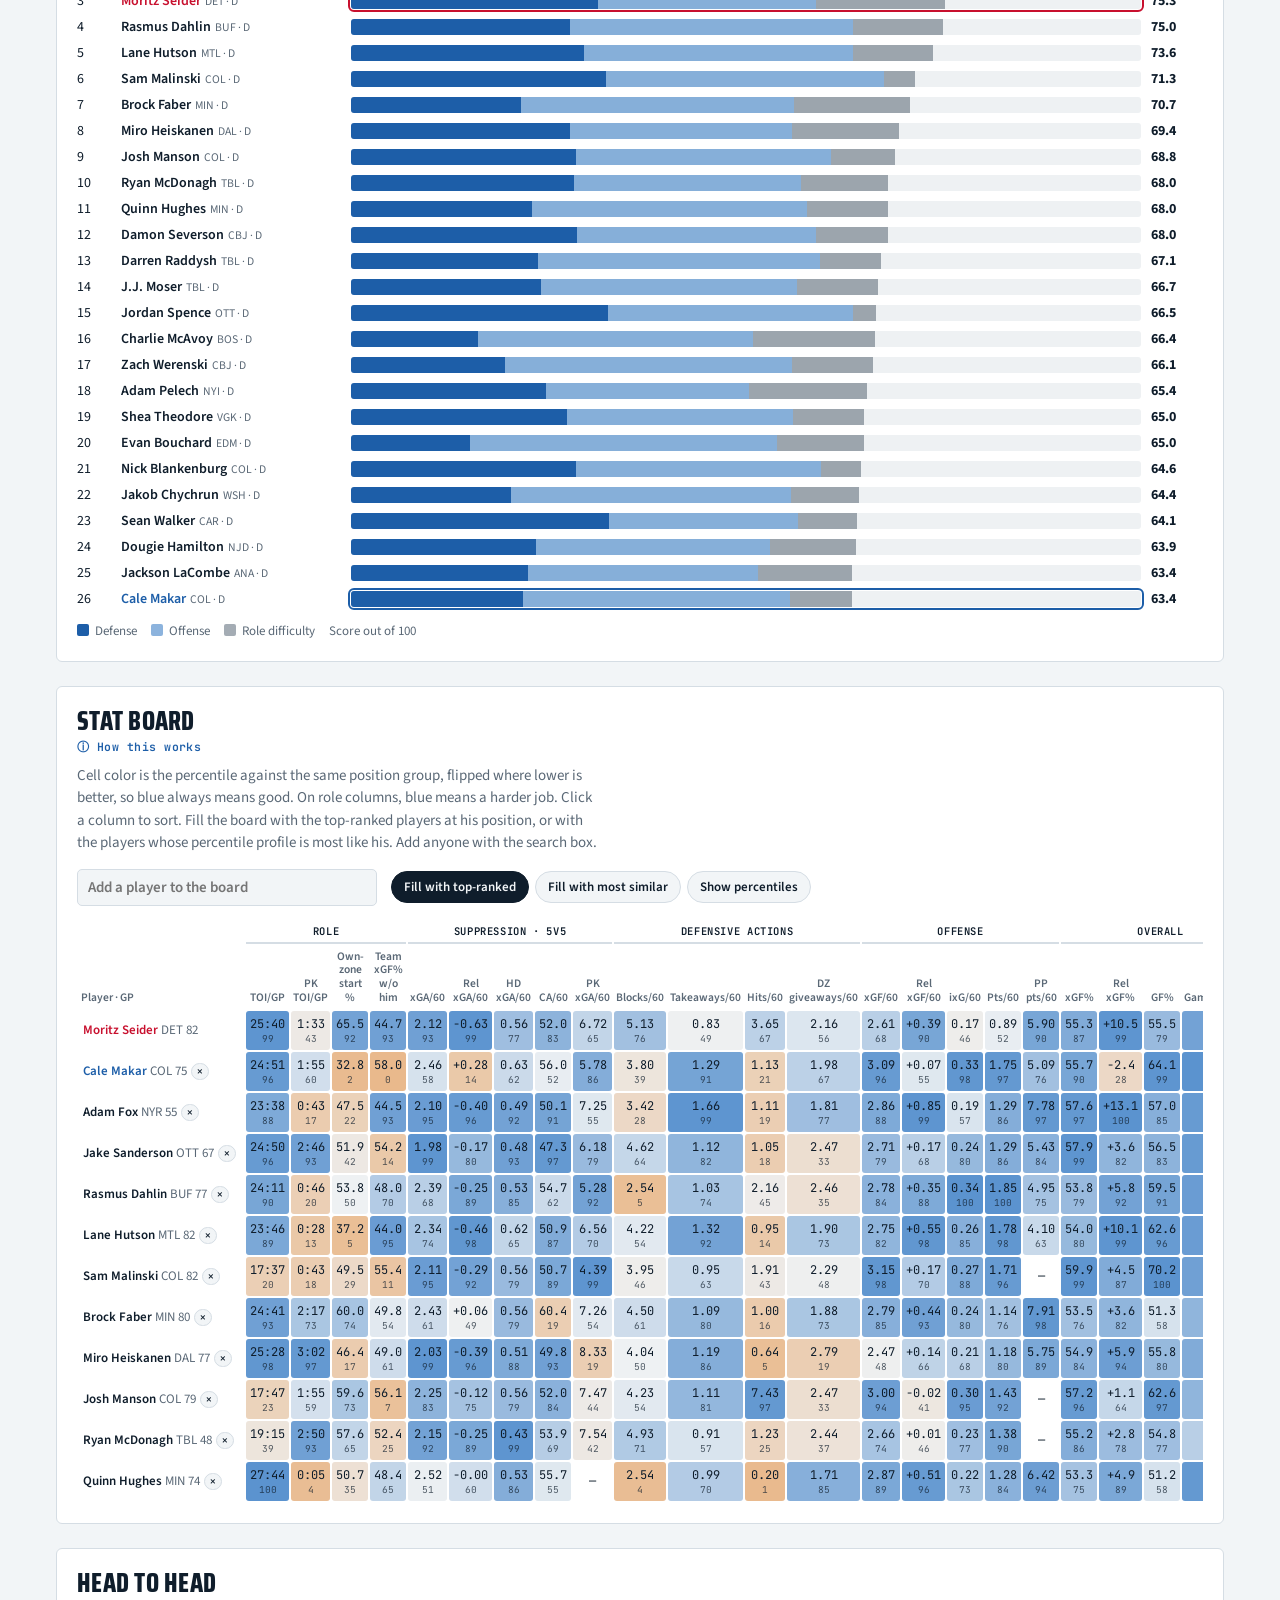
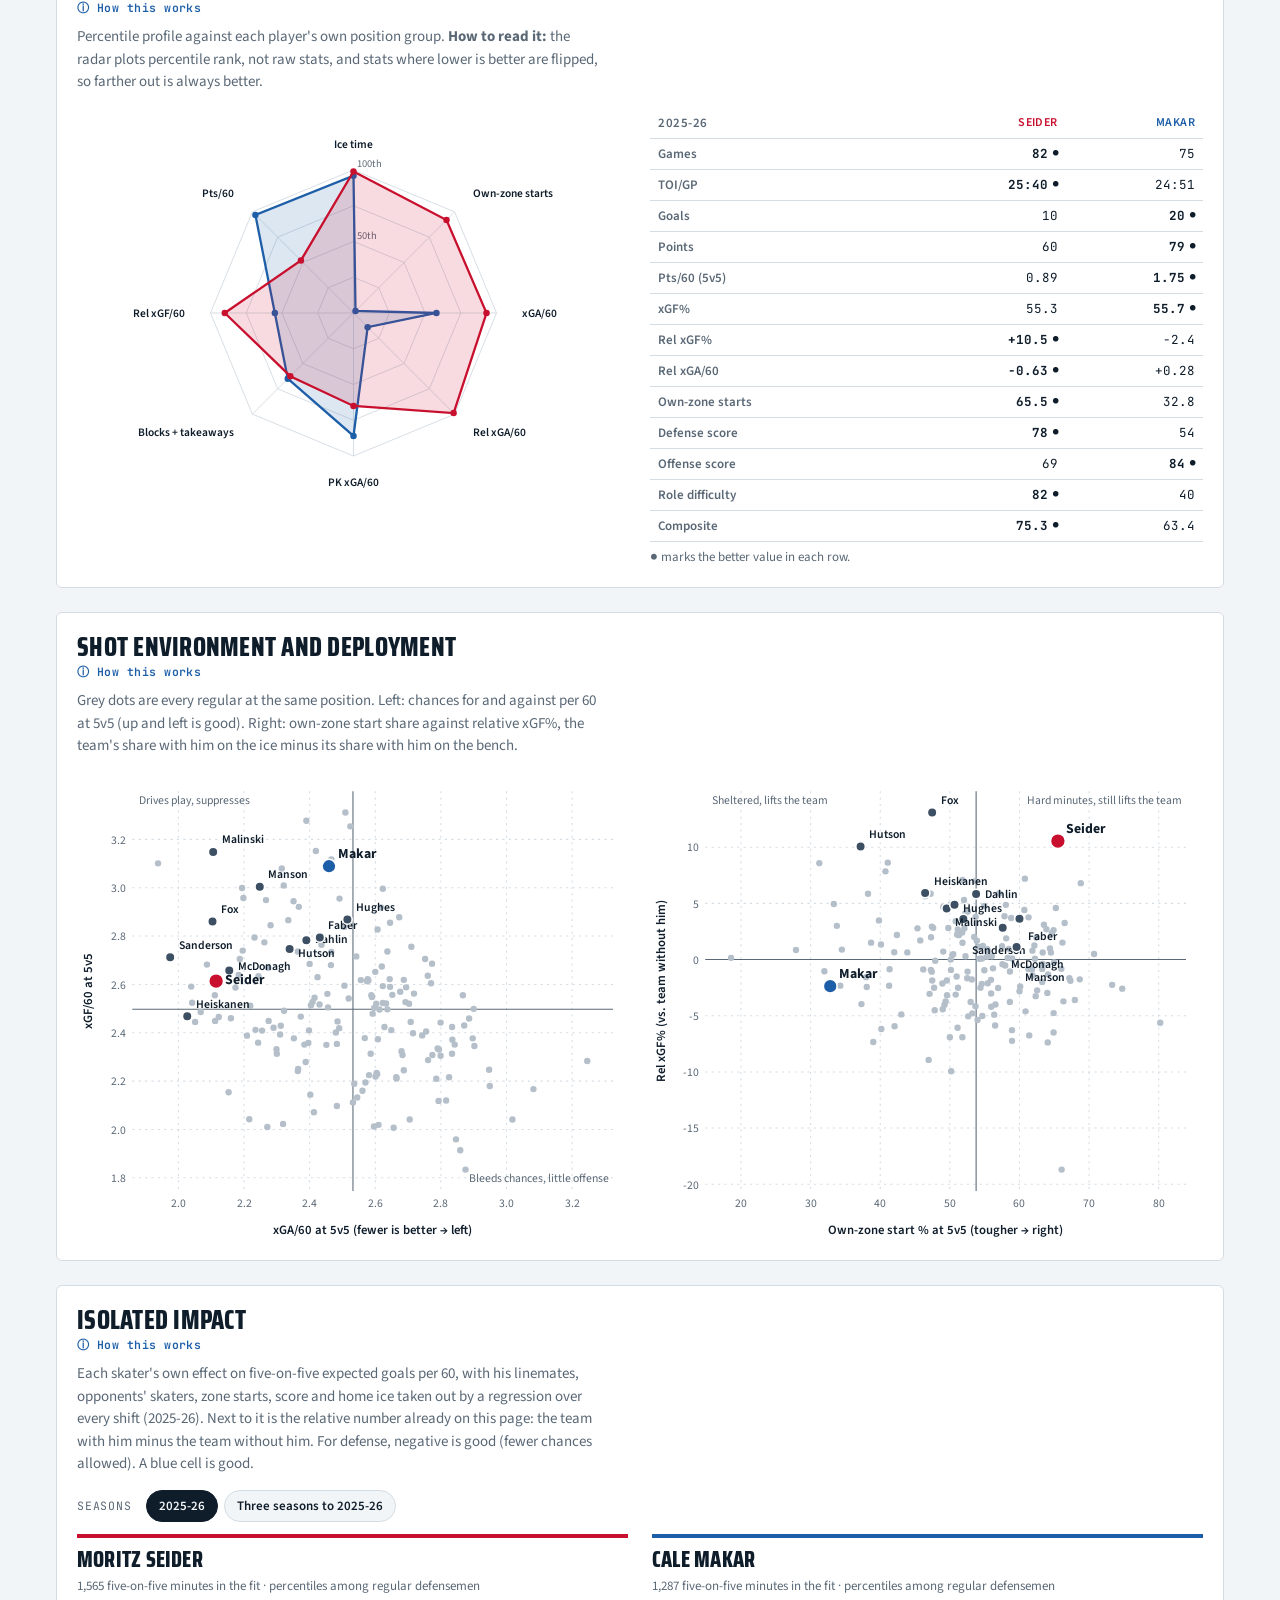
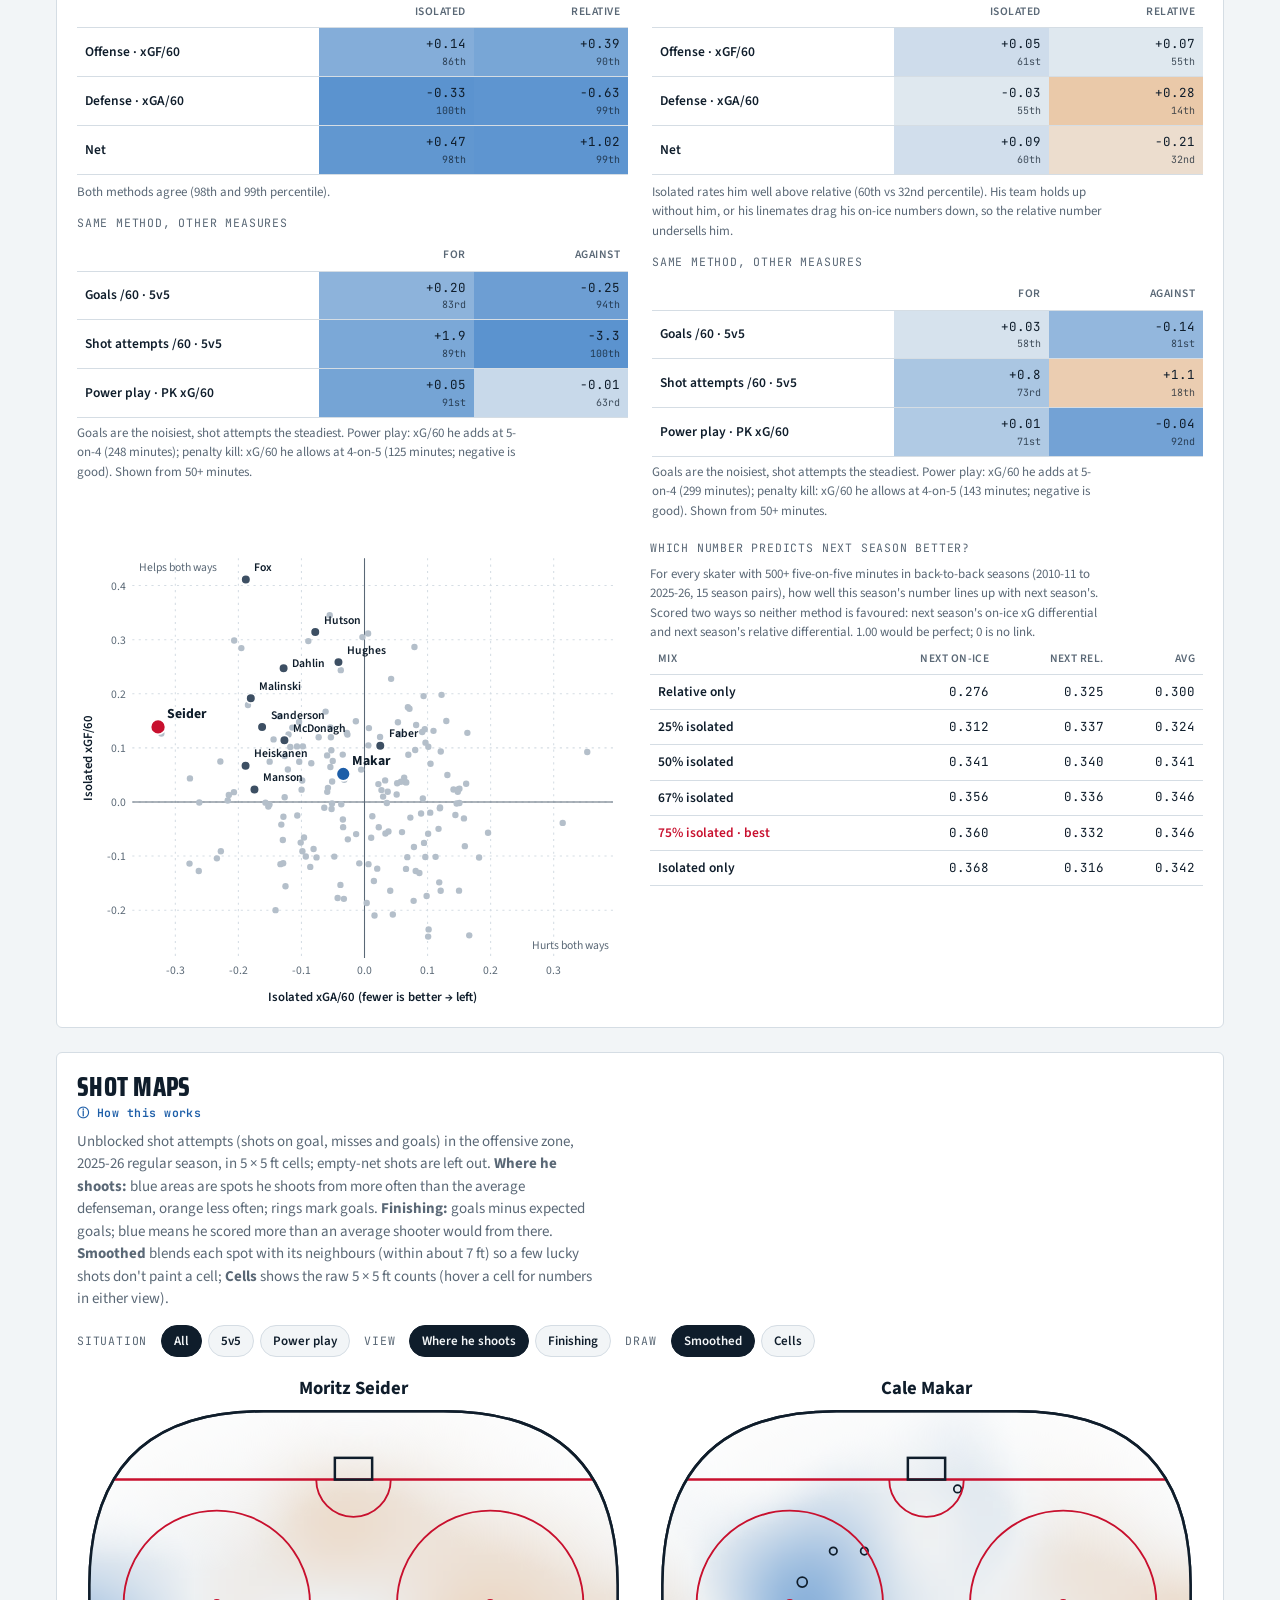
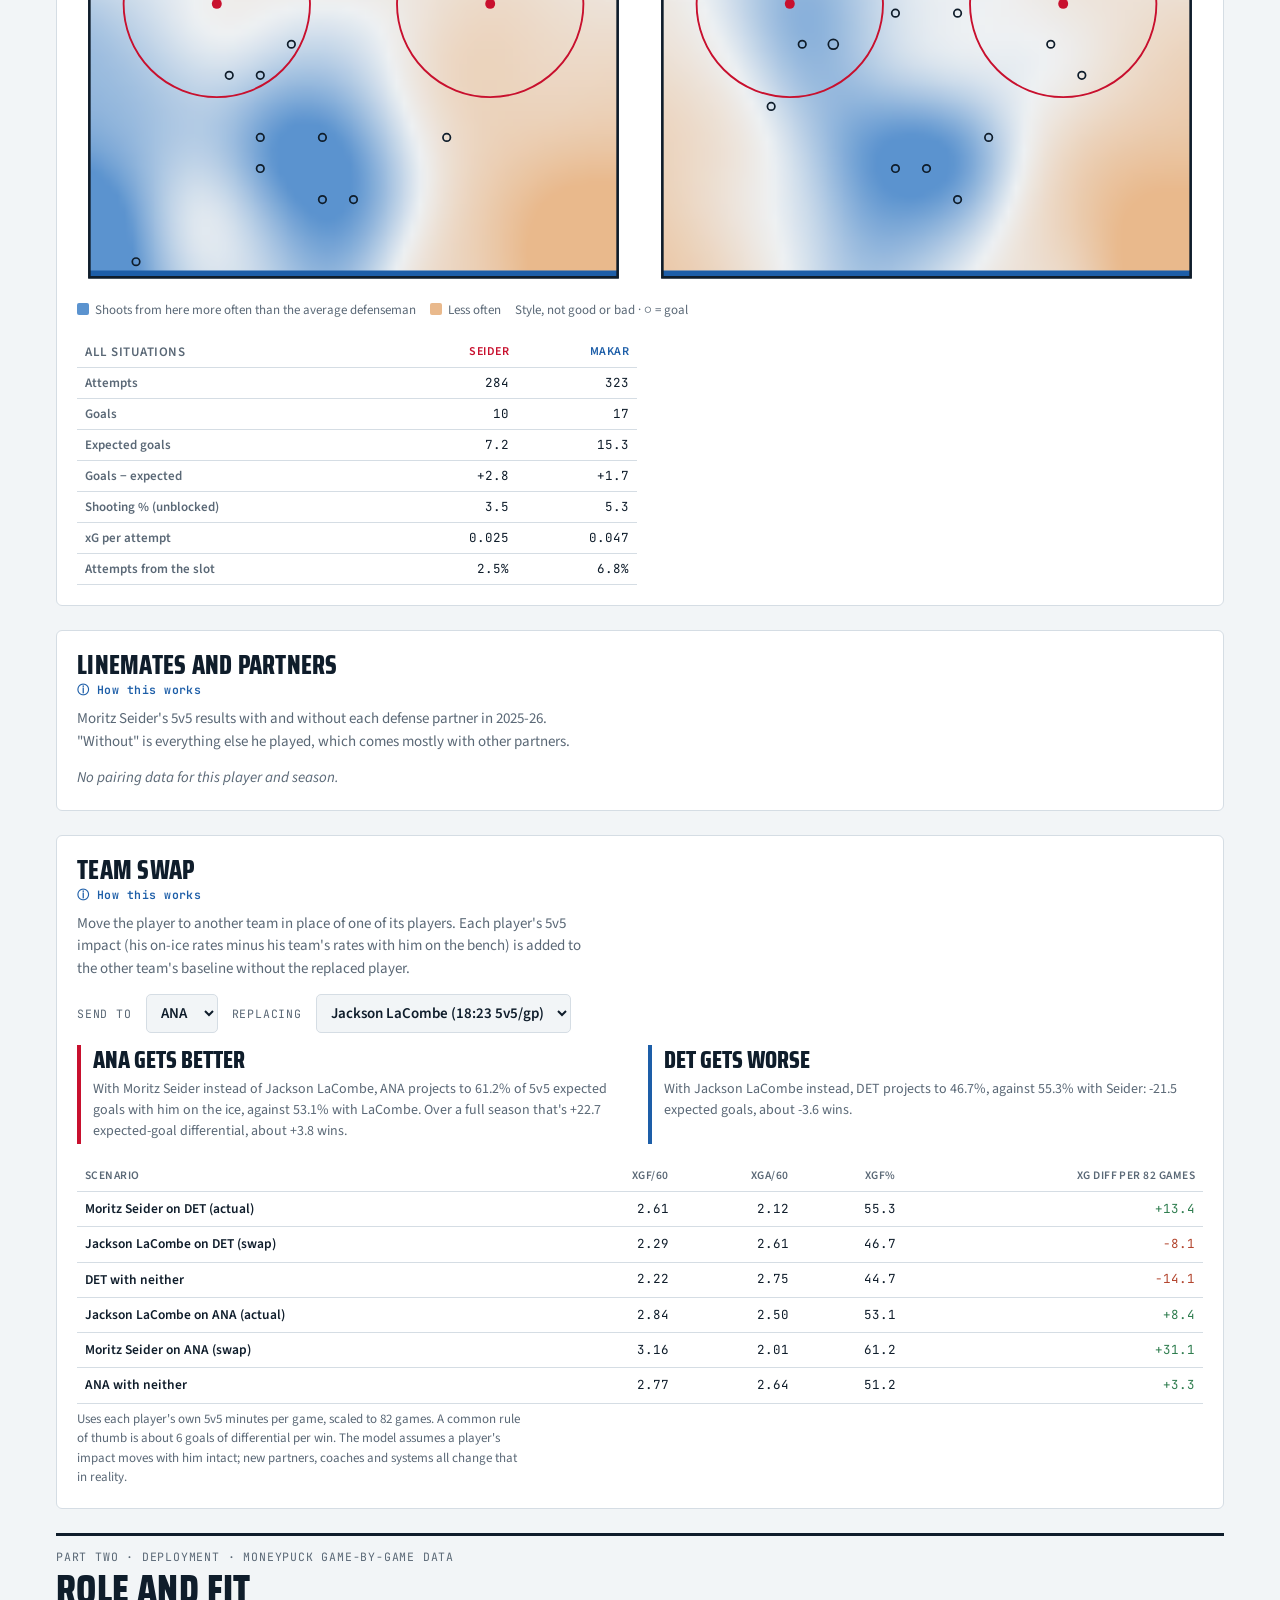
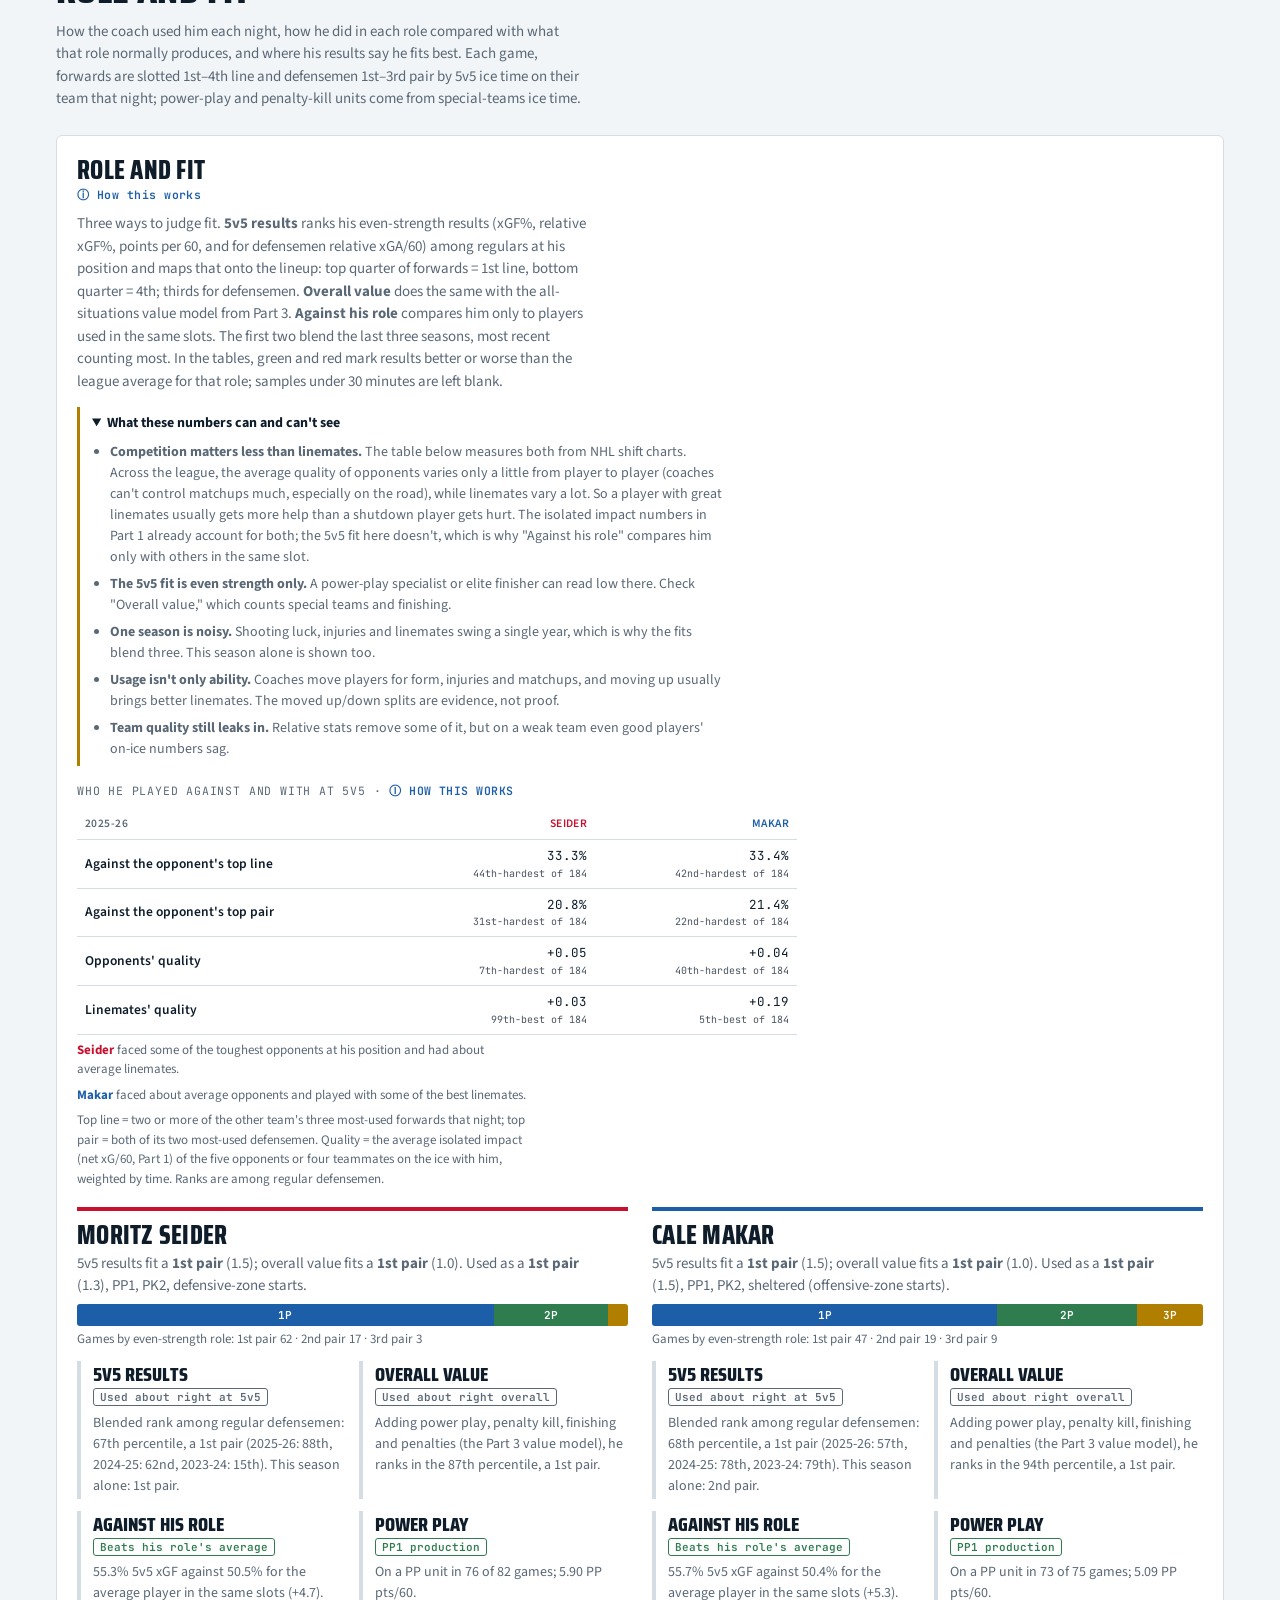
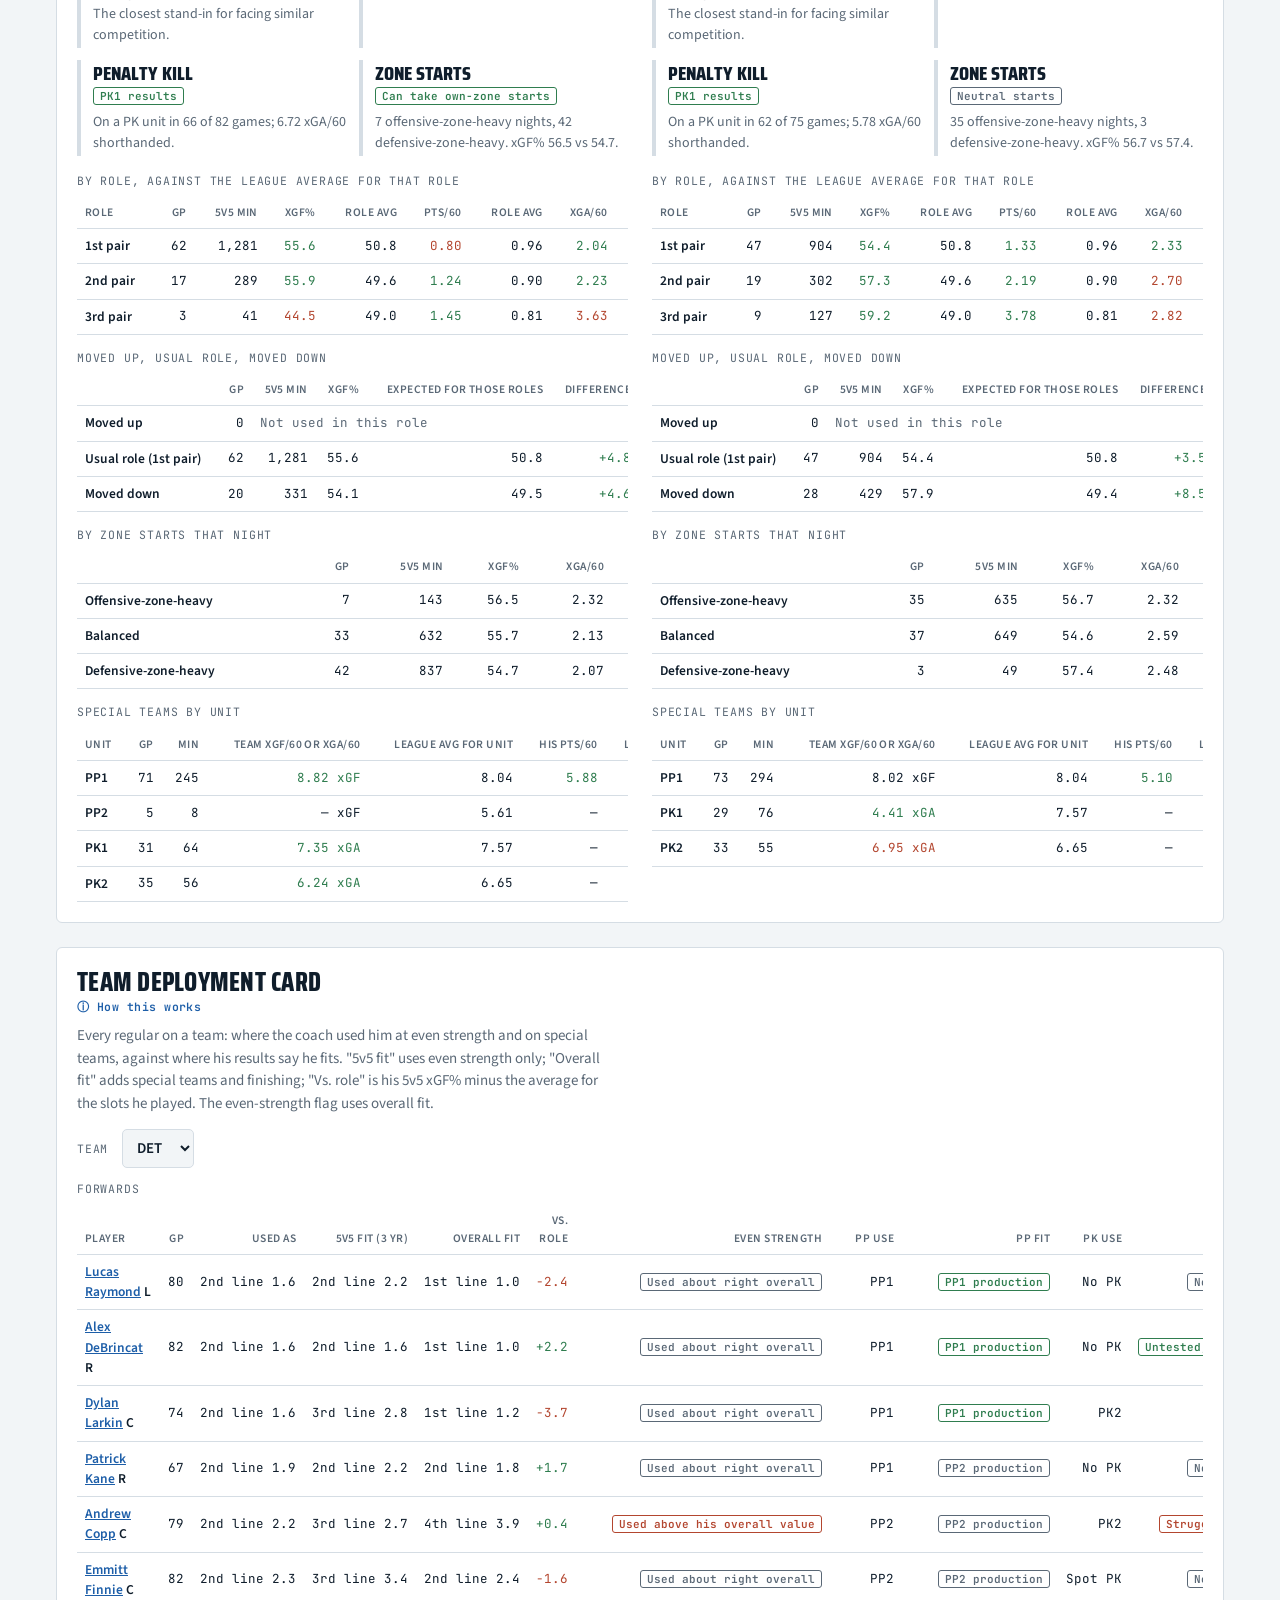
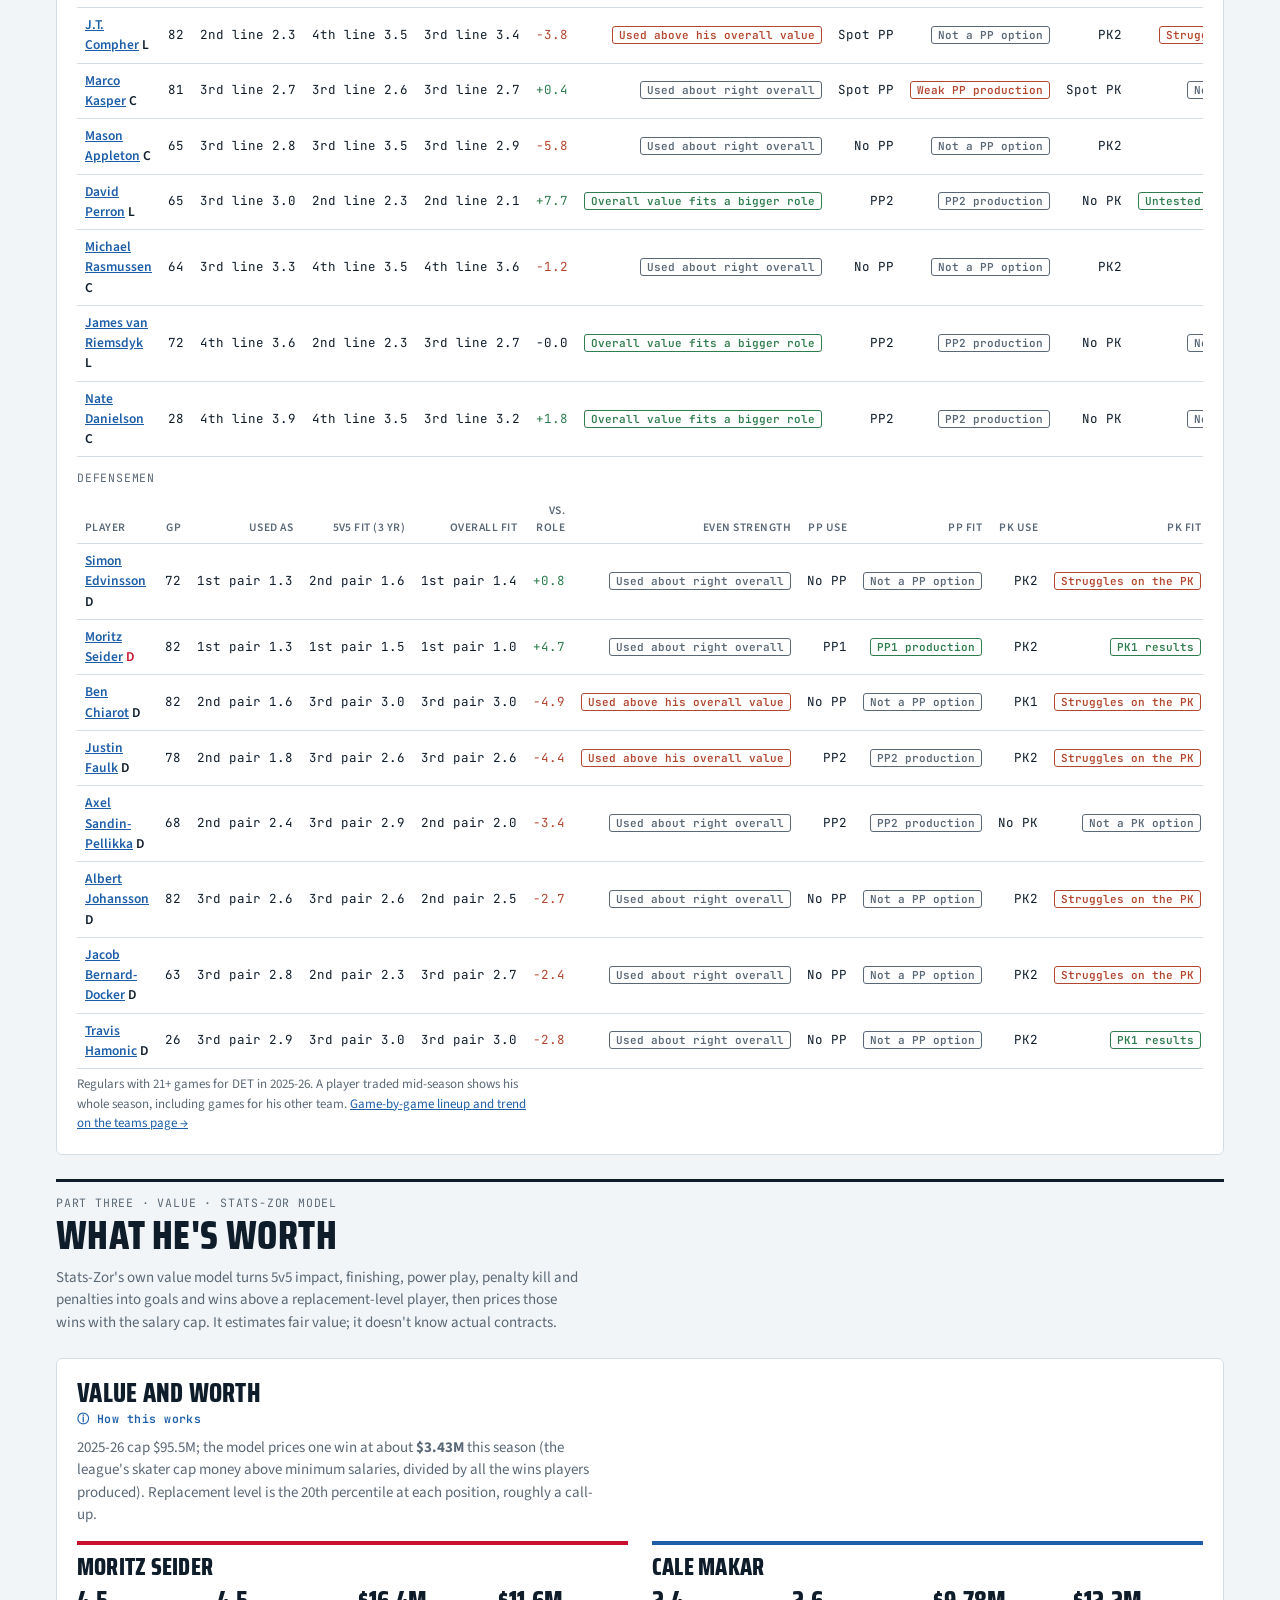
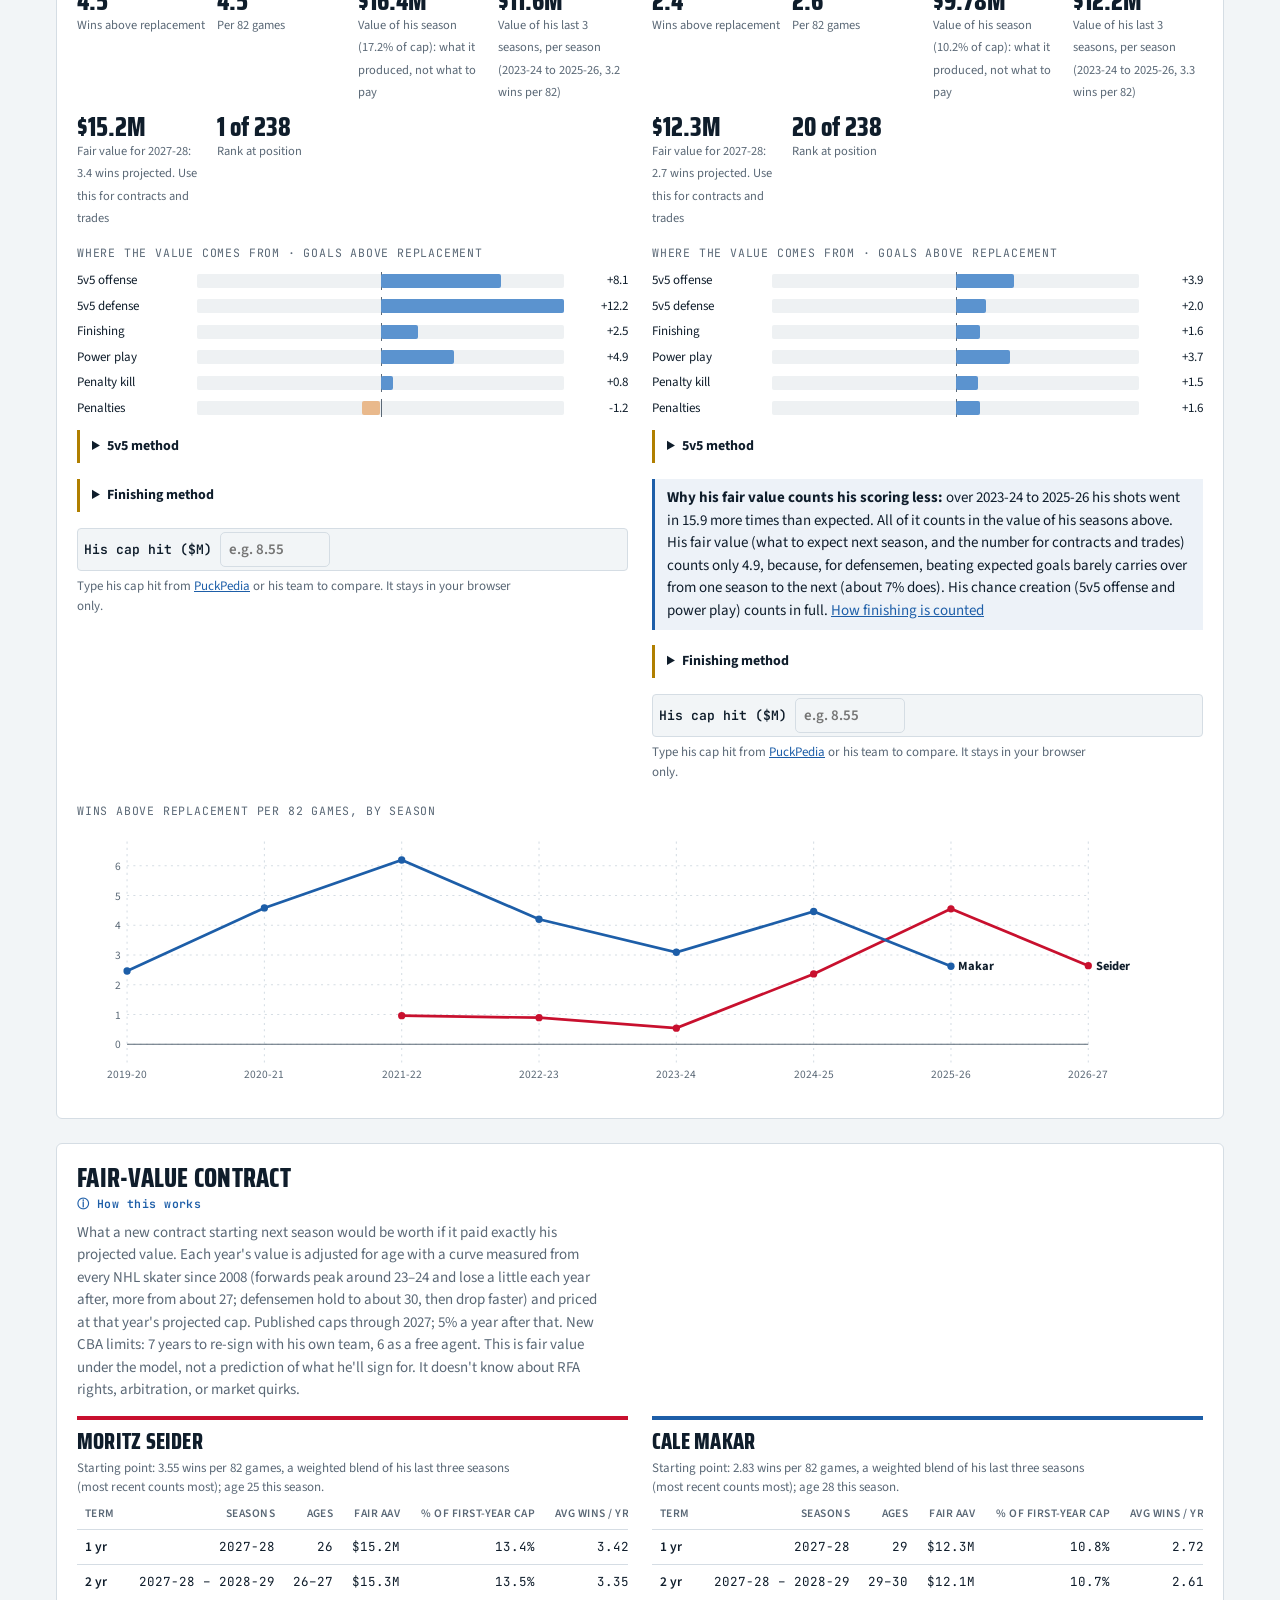
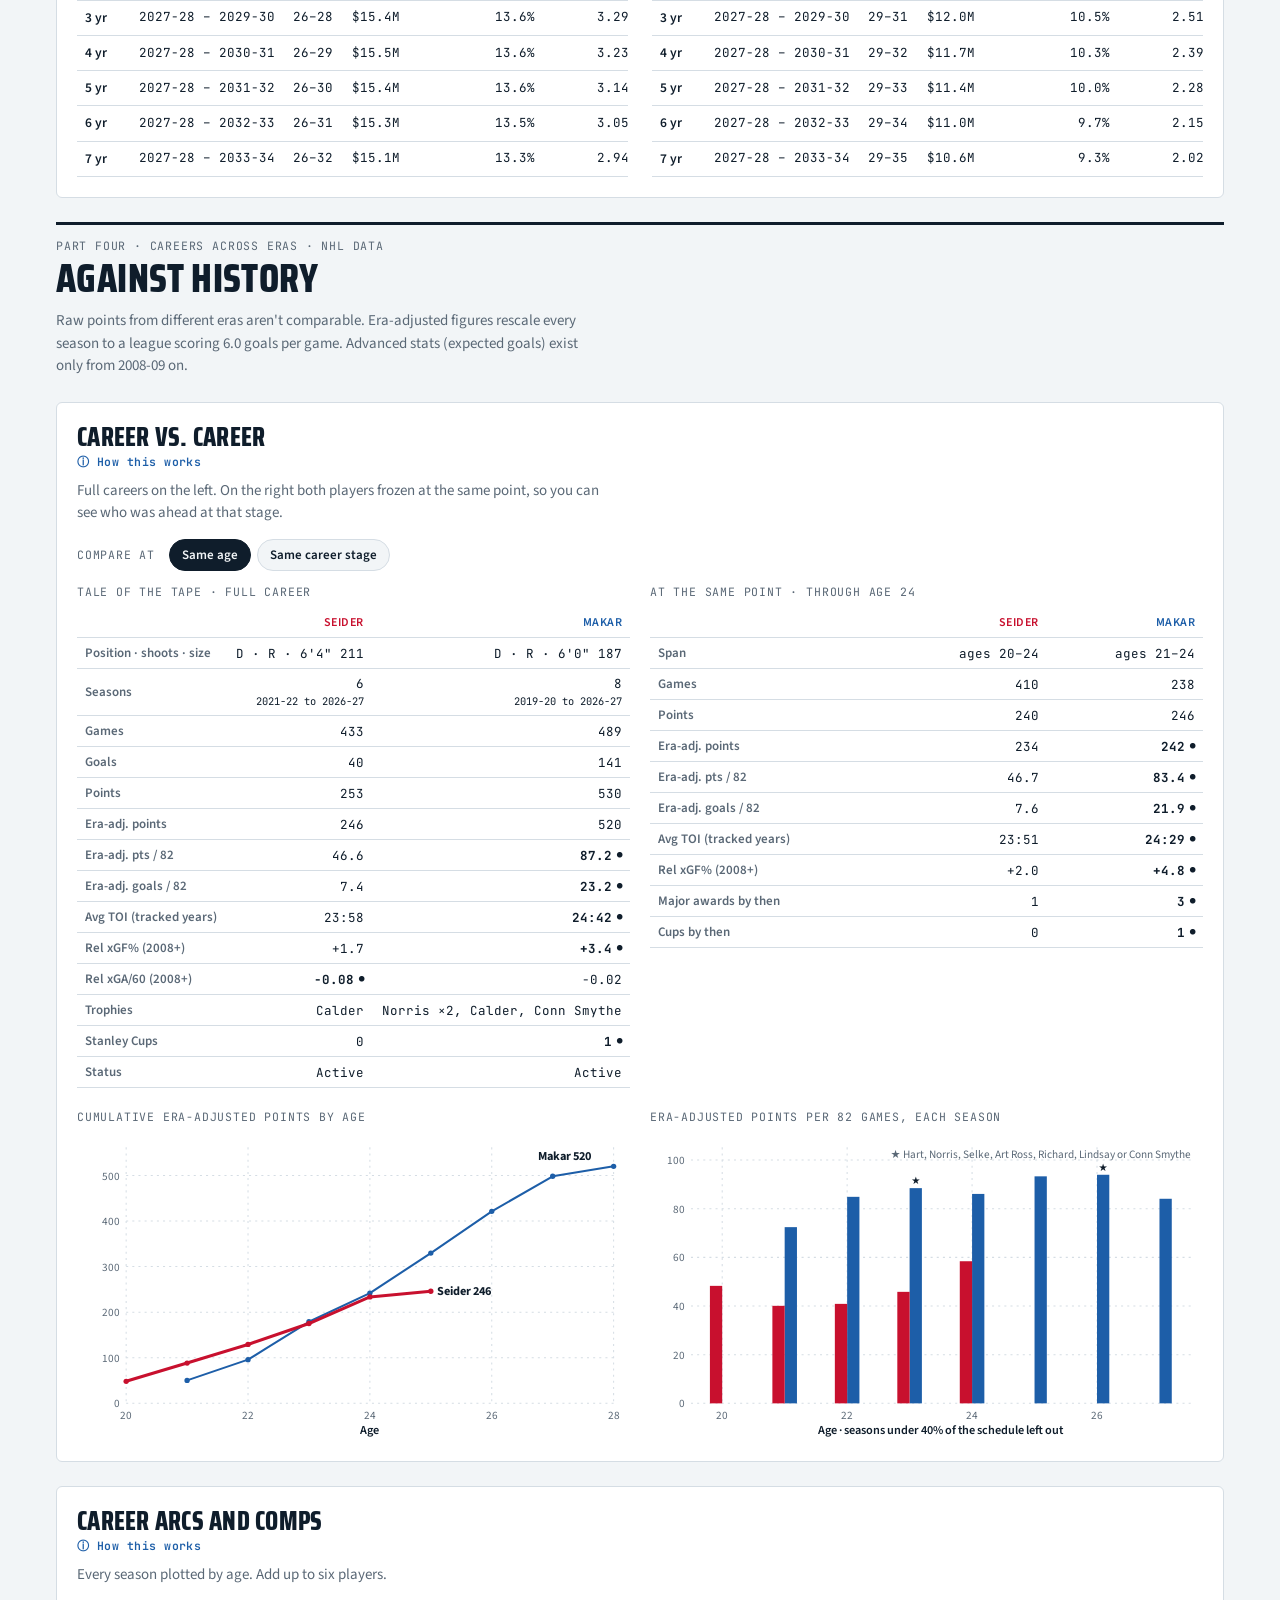
==== commit f620765f: "Labels: Rel xGF% 'vs. team without him'; D finishing note and box speak of fair value (contracts, tr" ====
--- a/index.html
+++ b/index.html
@@ -174,6 +174,6 @@
   </footer>
 </main></div>
 <script src="common.js?v=202611191900"></script>
-<script src="app.js?v=202611251900"></script>
+<script src="app.js?v=202611251910"></script>
 </body>
 </html>
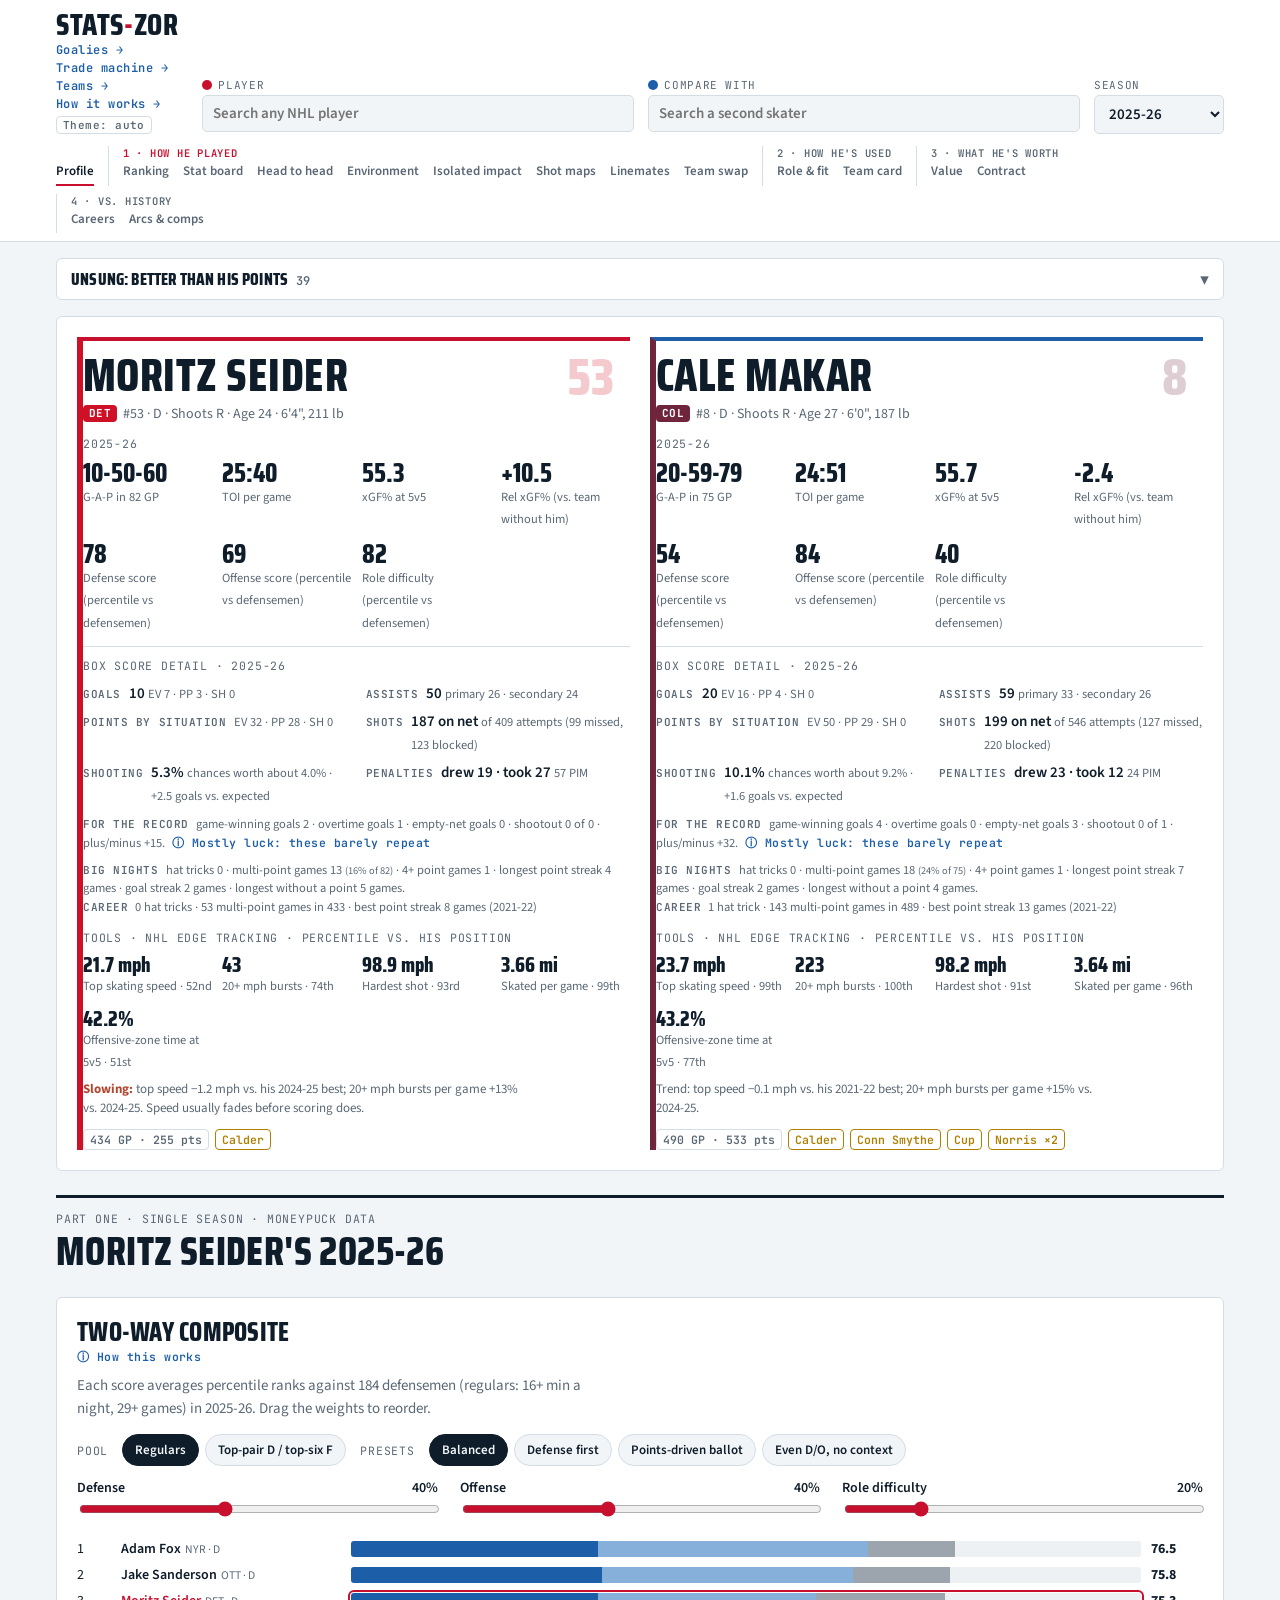
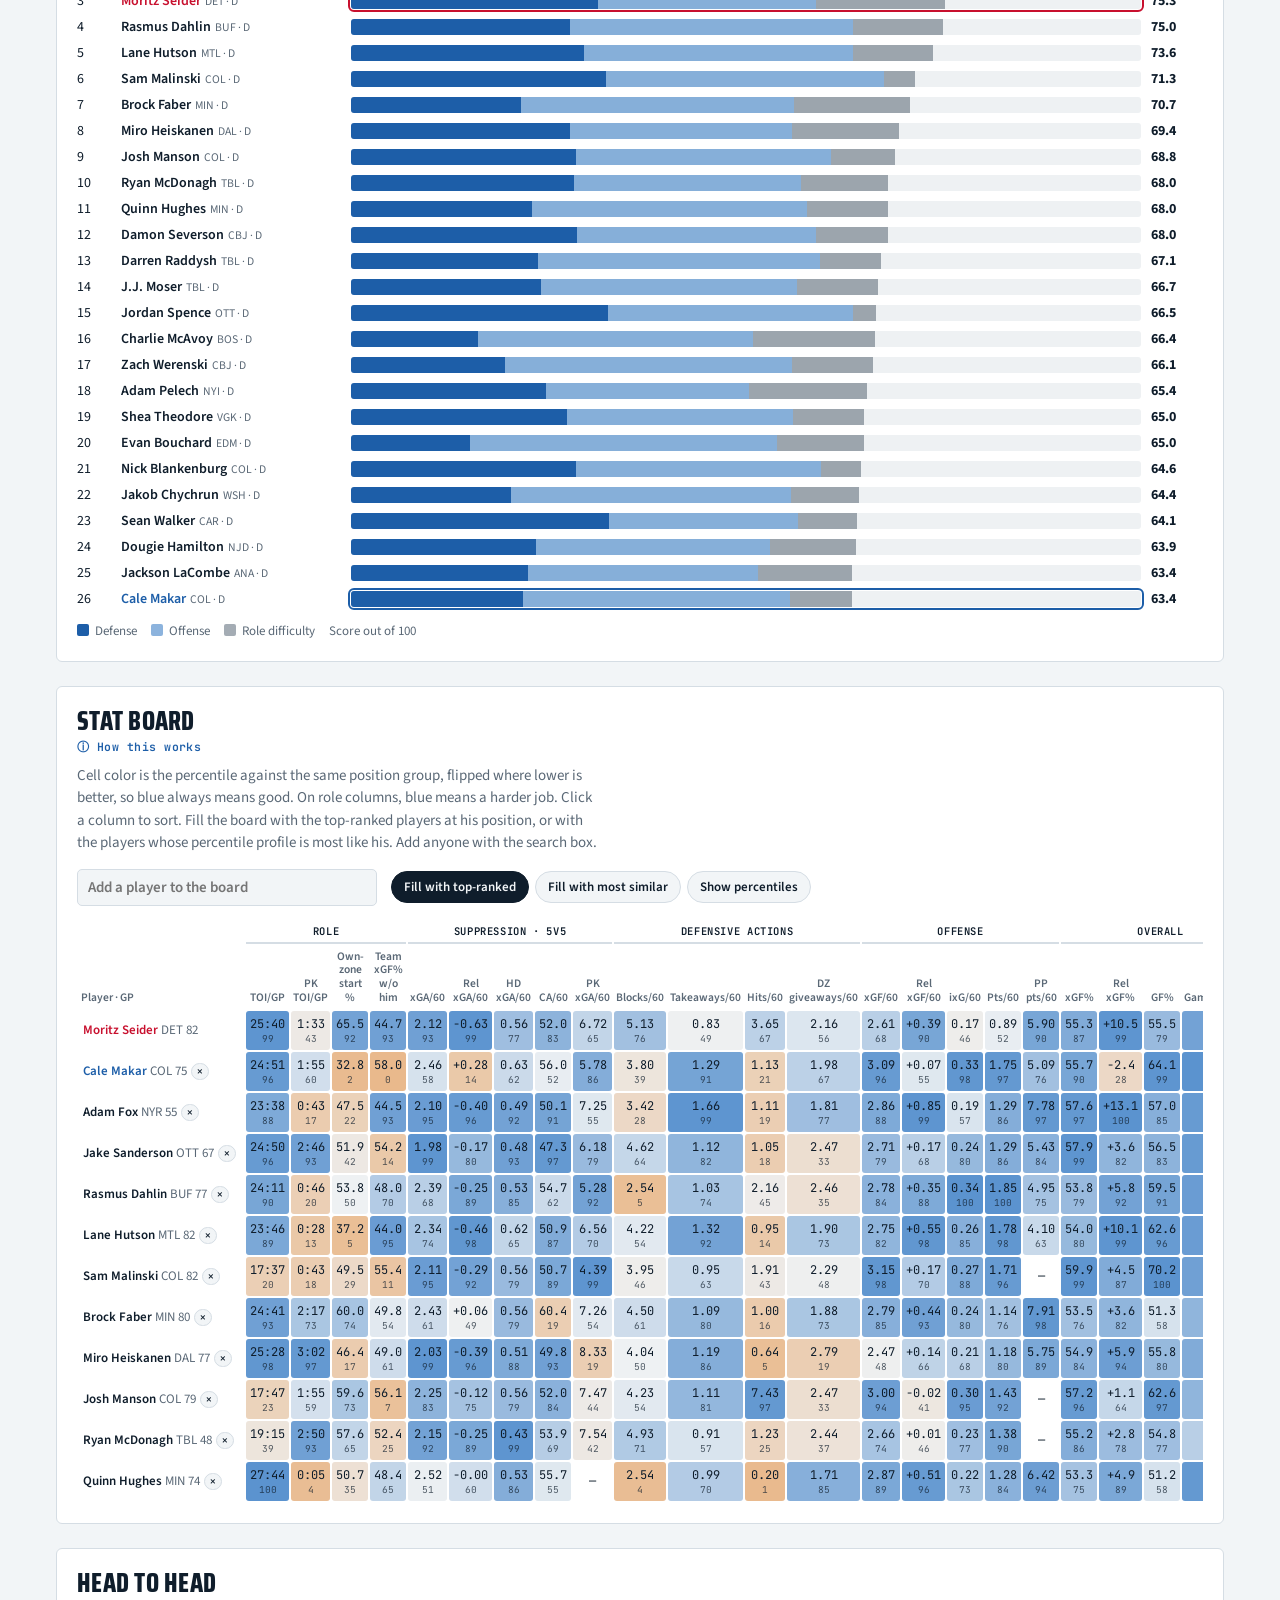
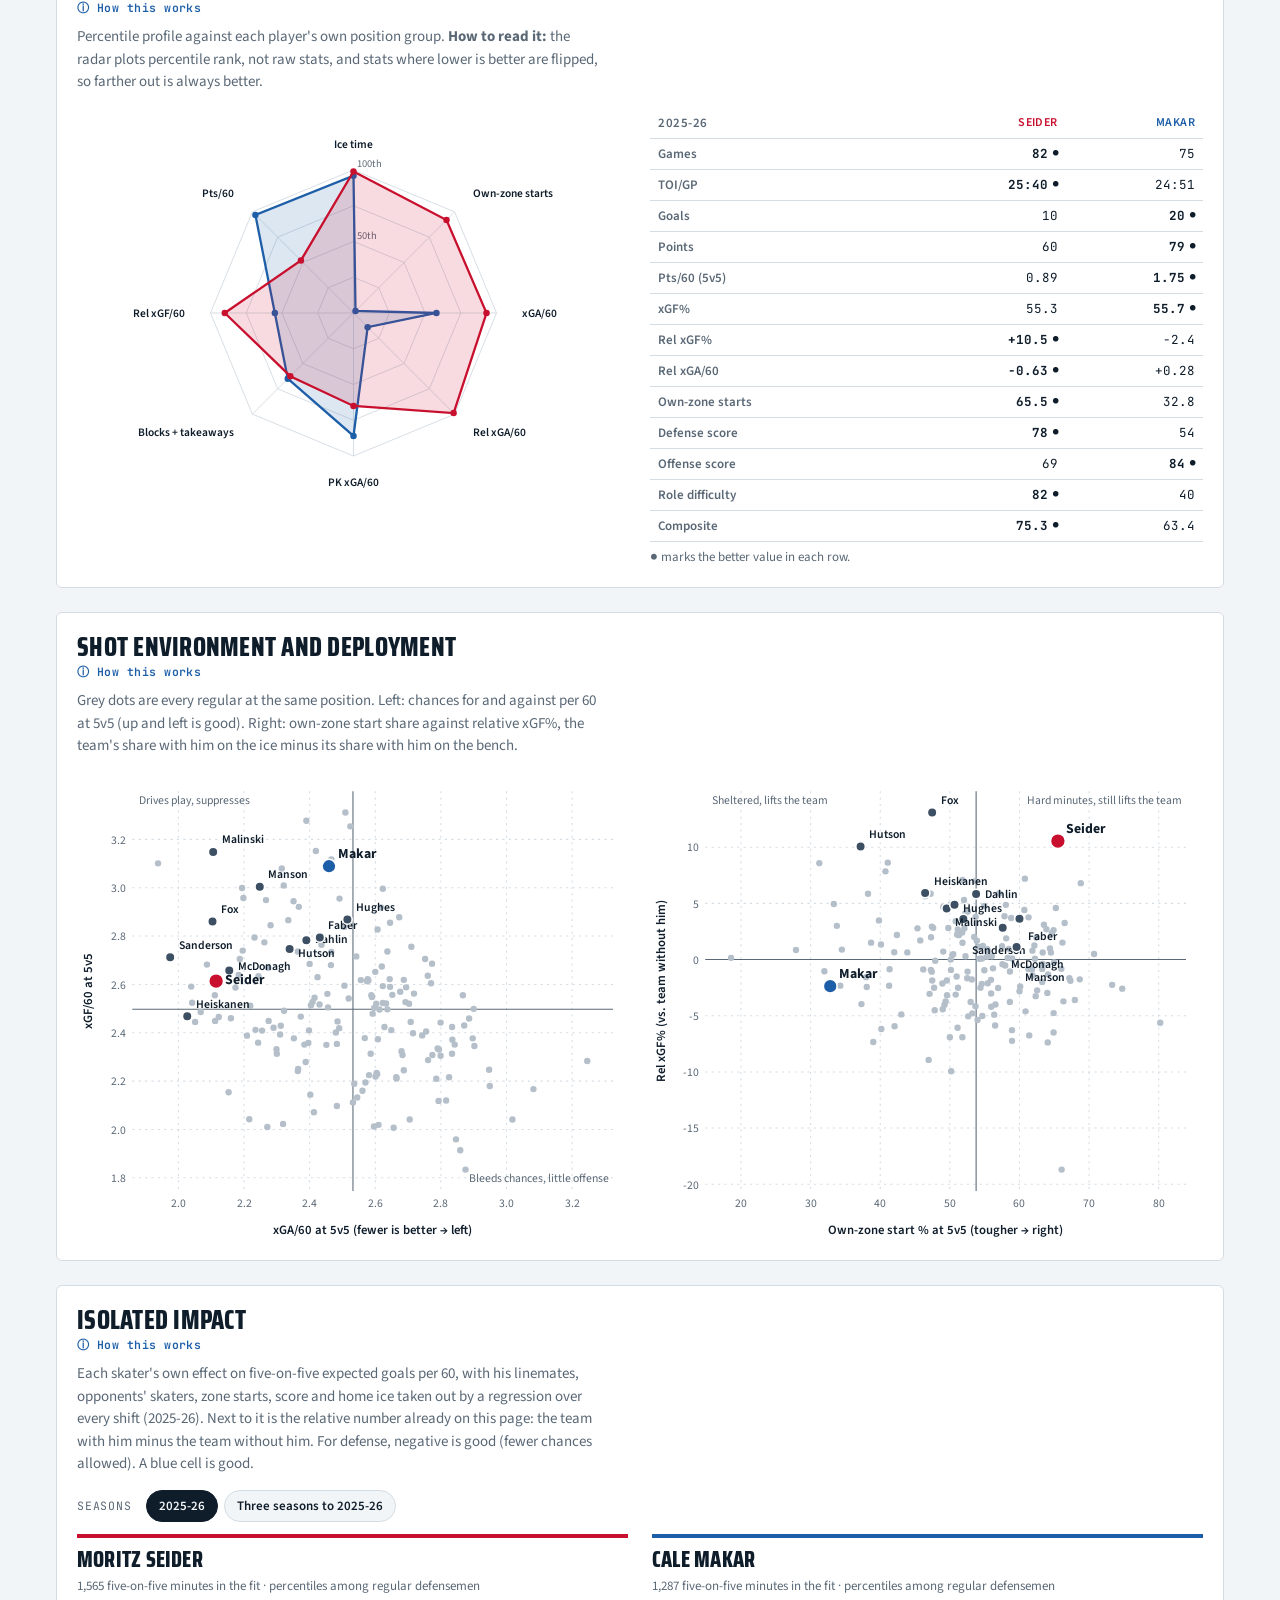
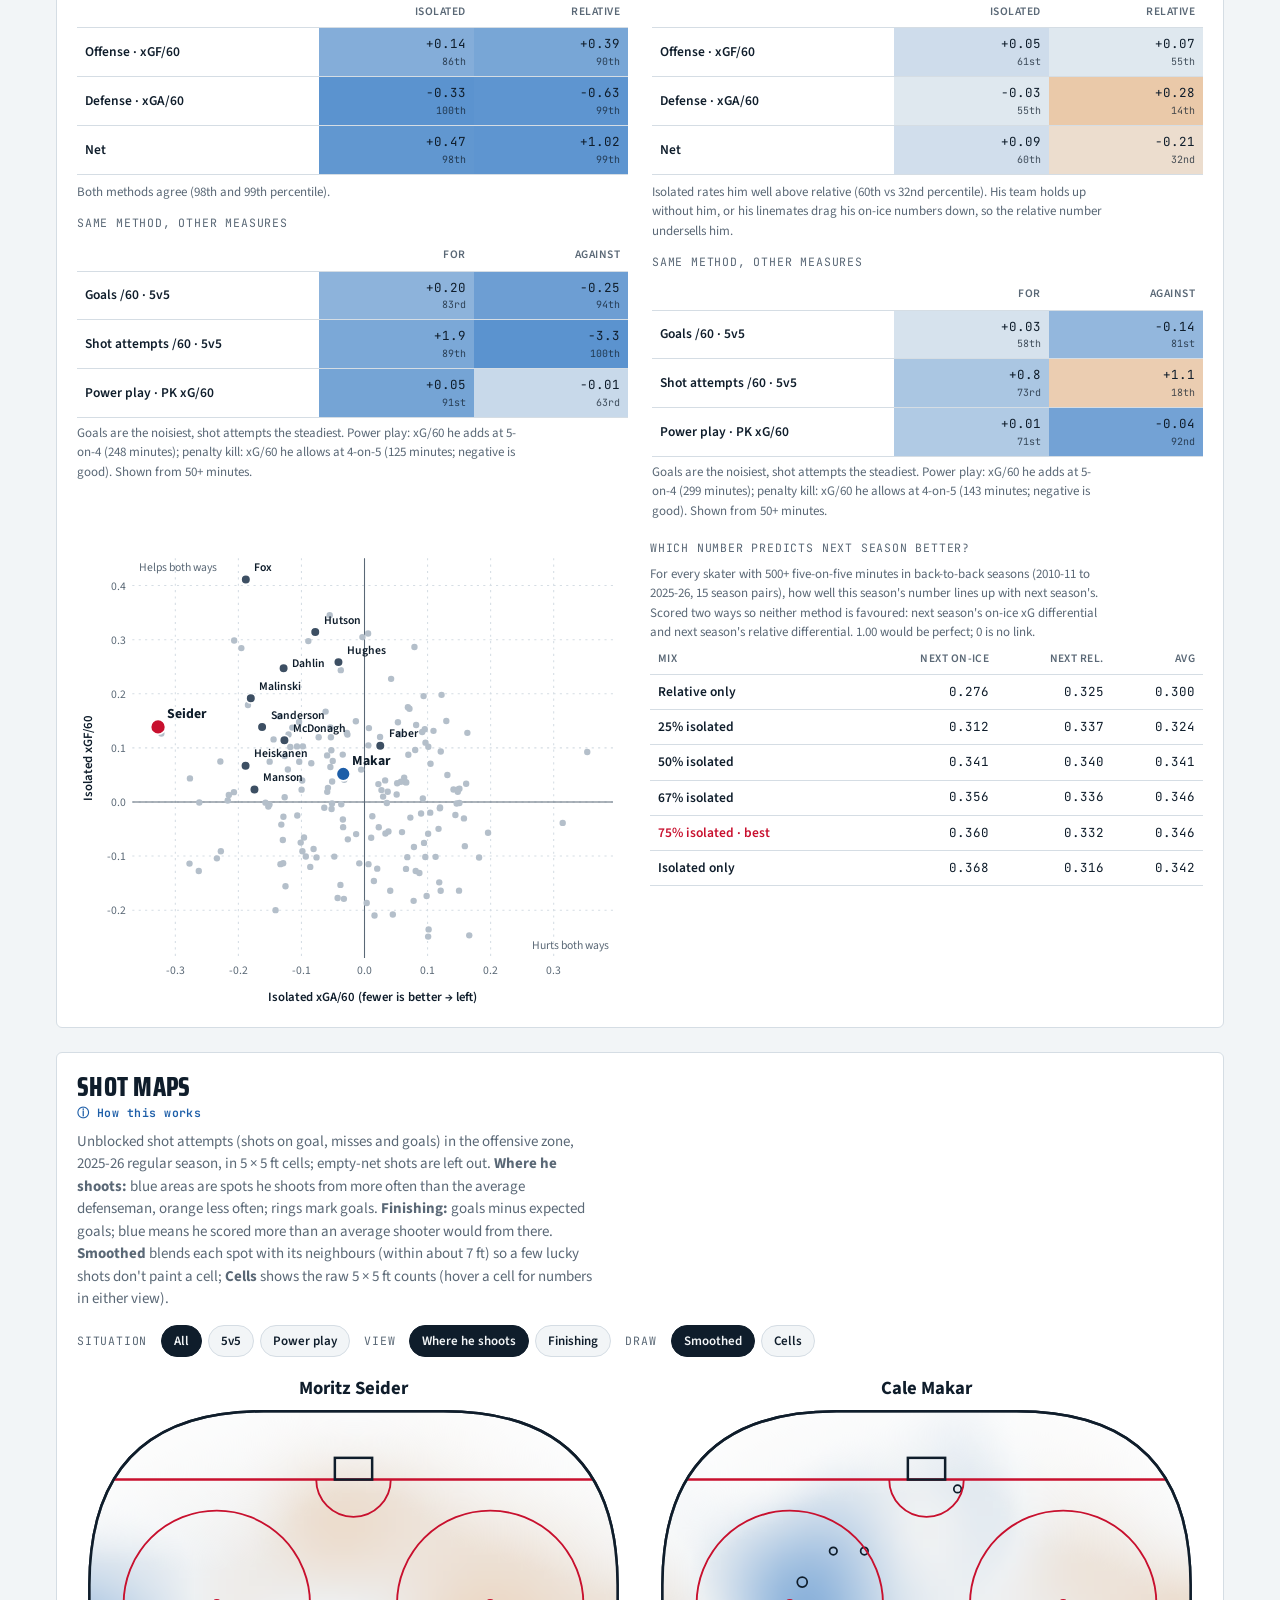
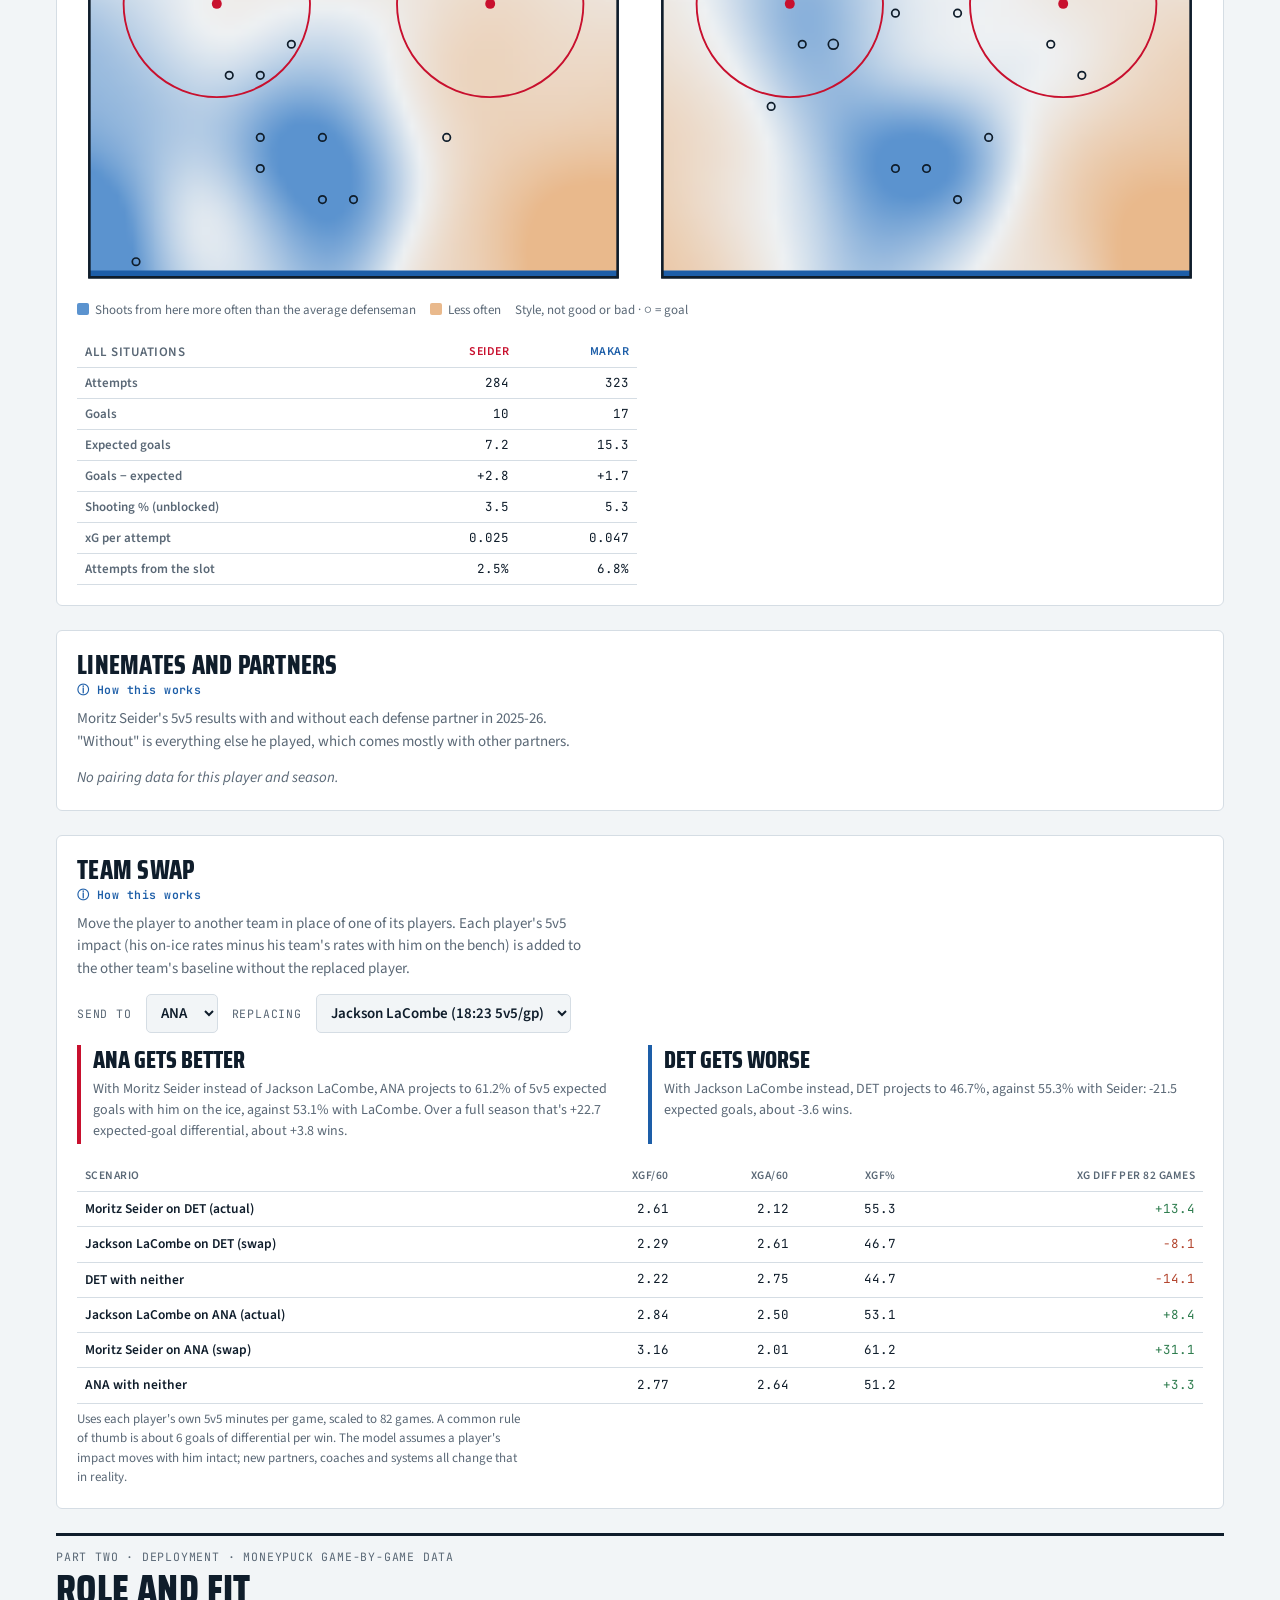
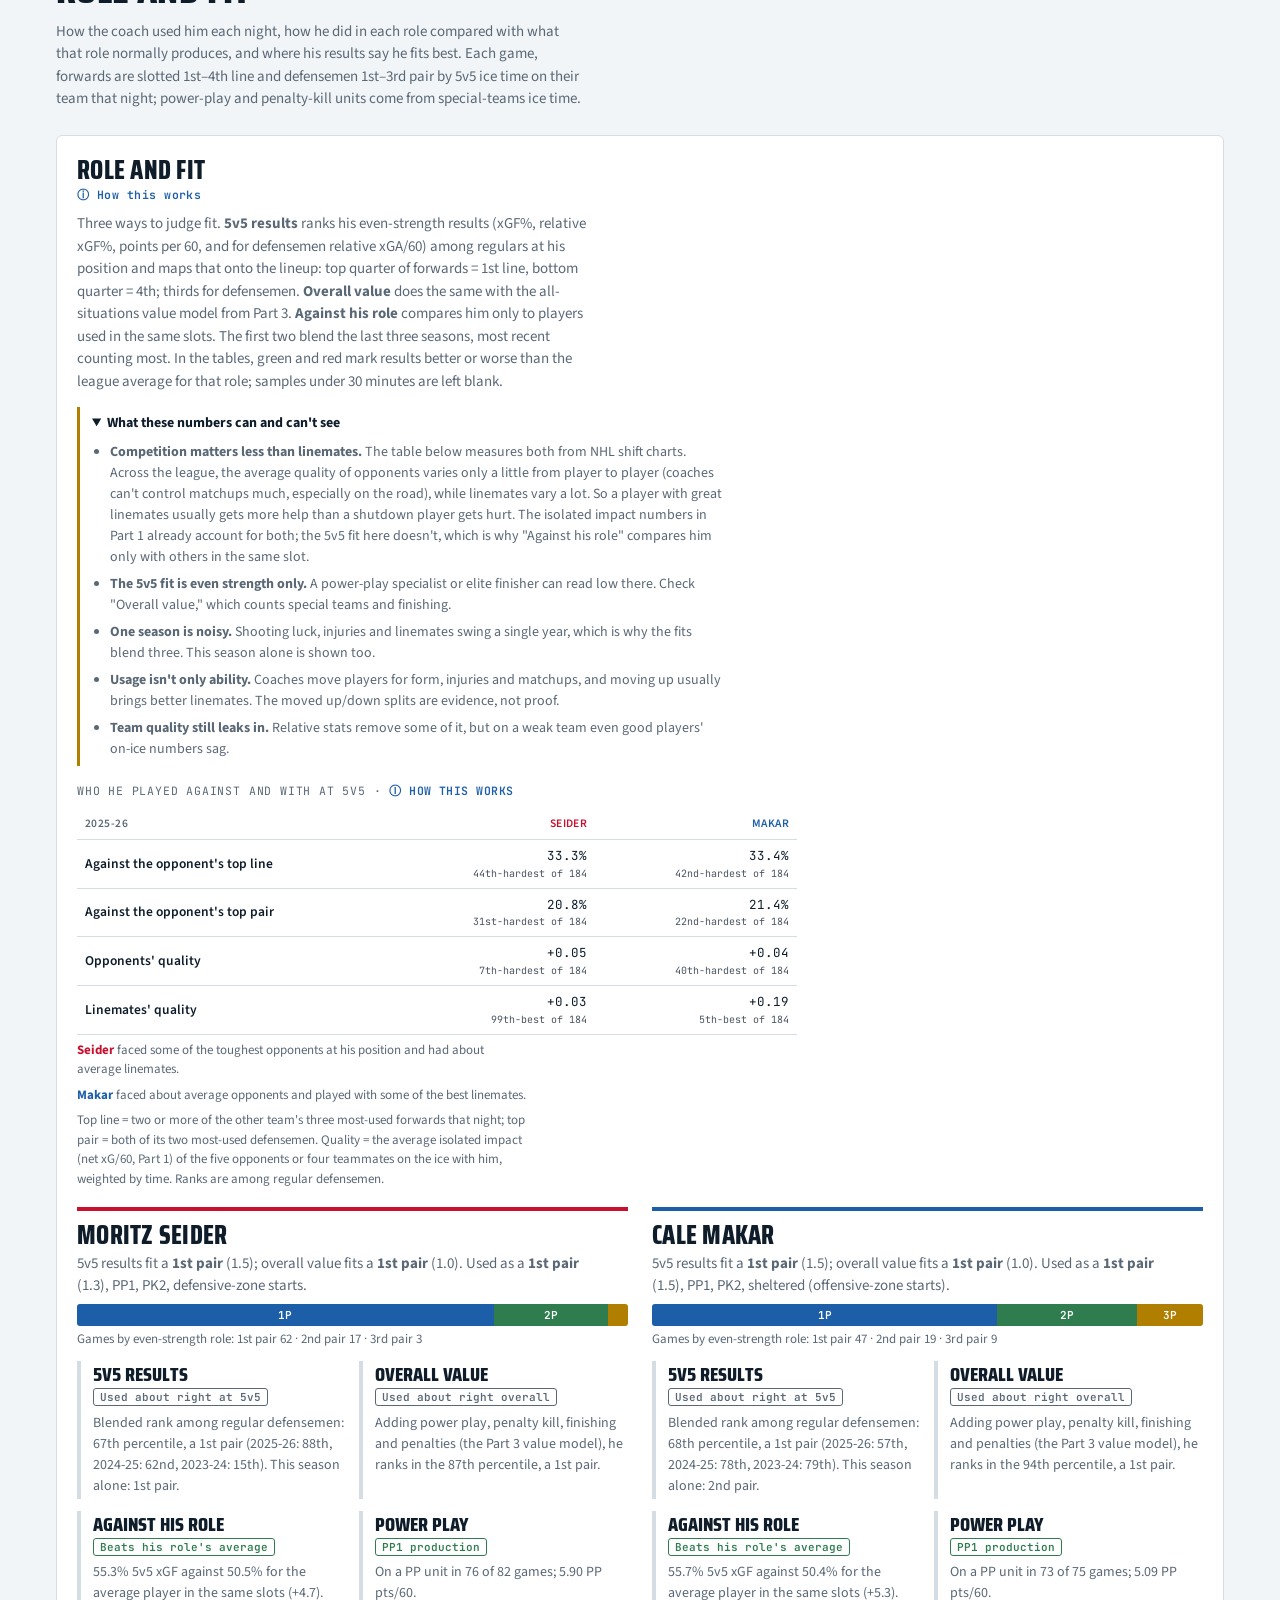
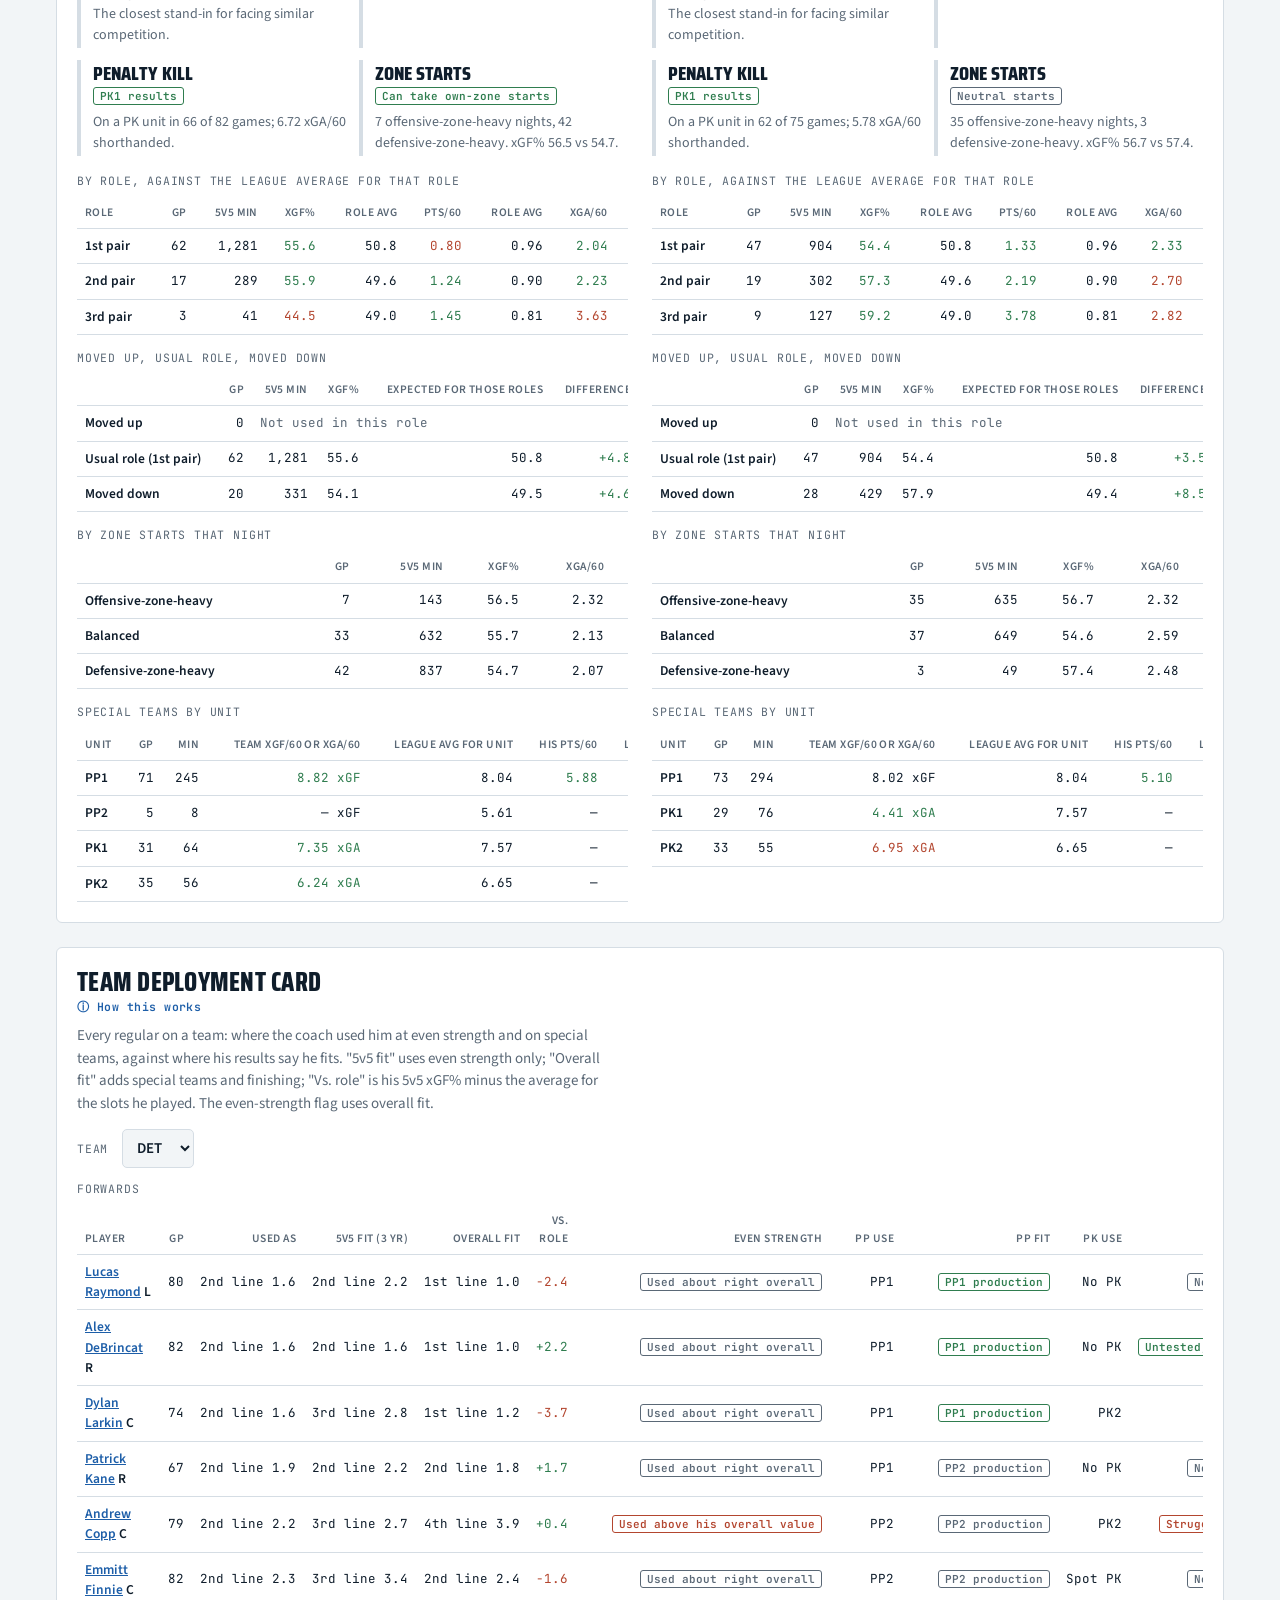
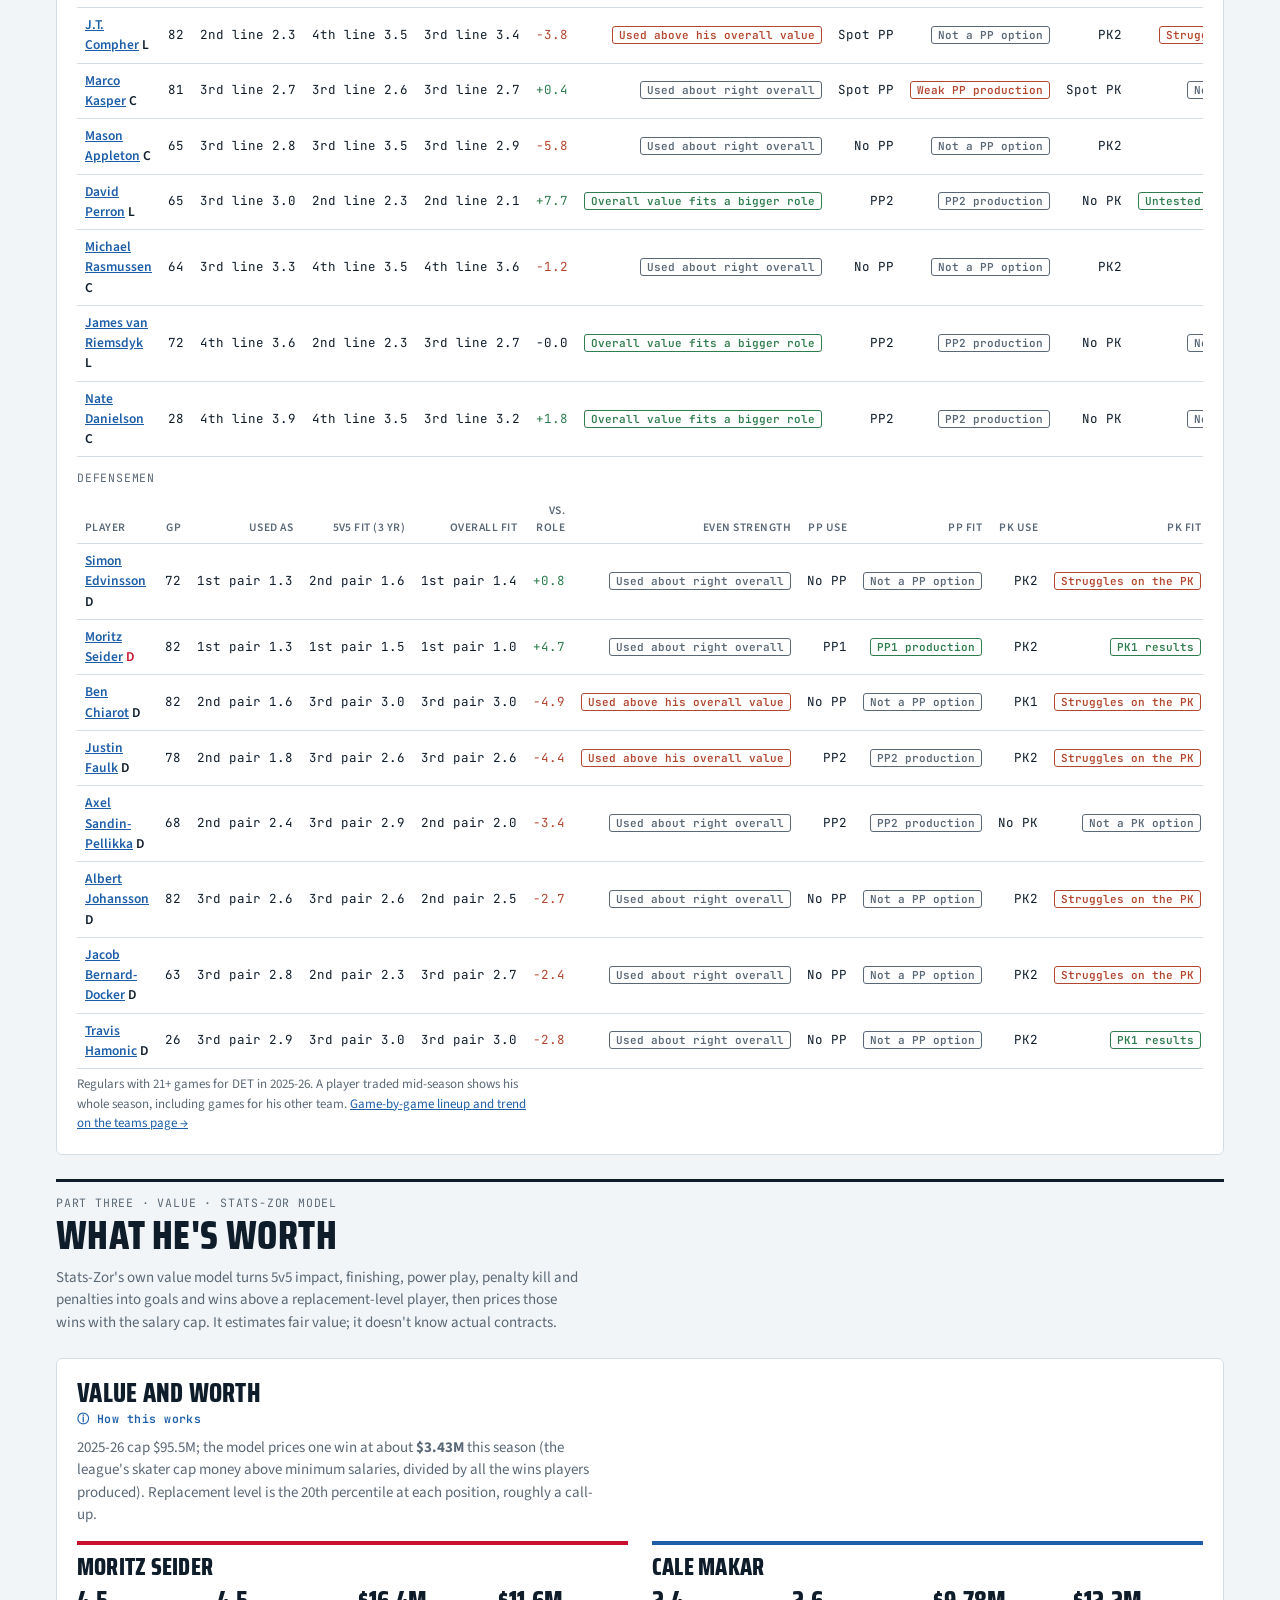
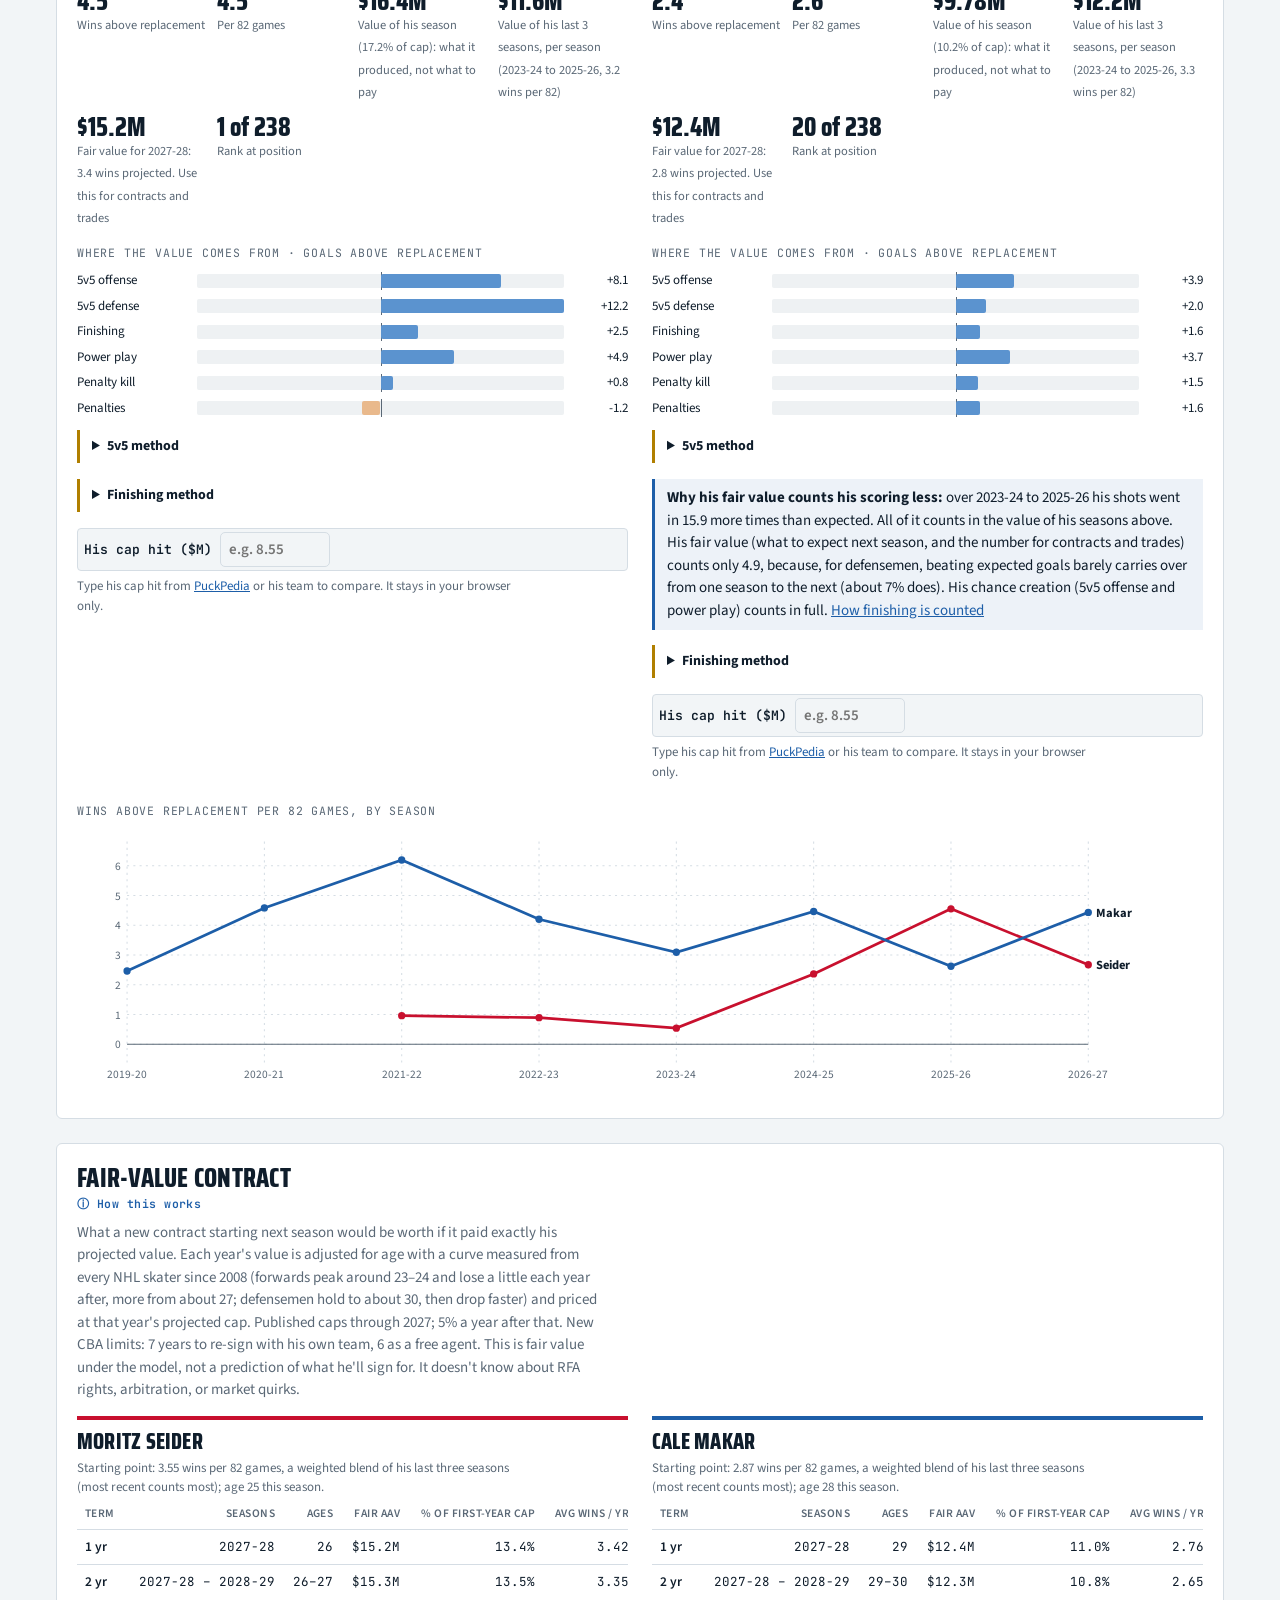
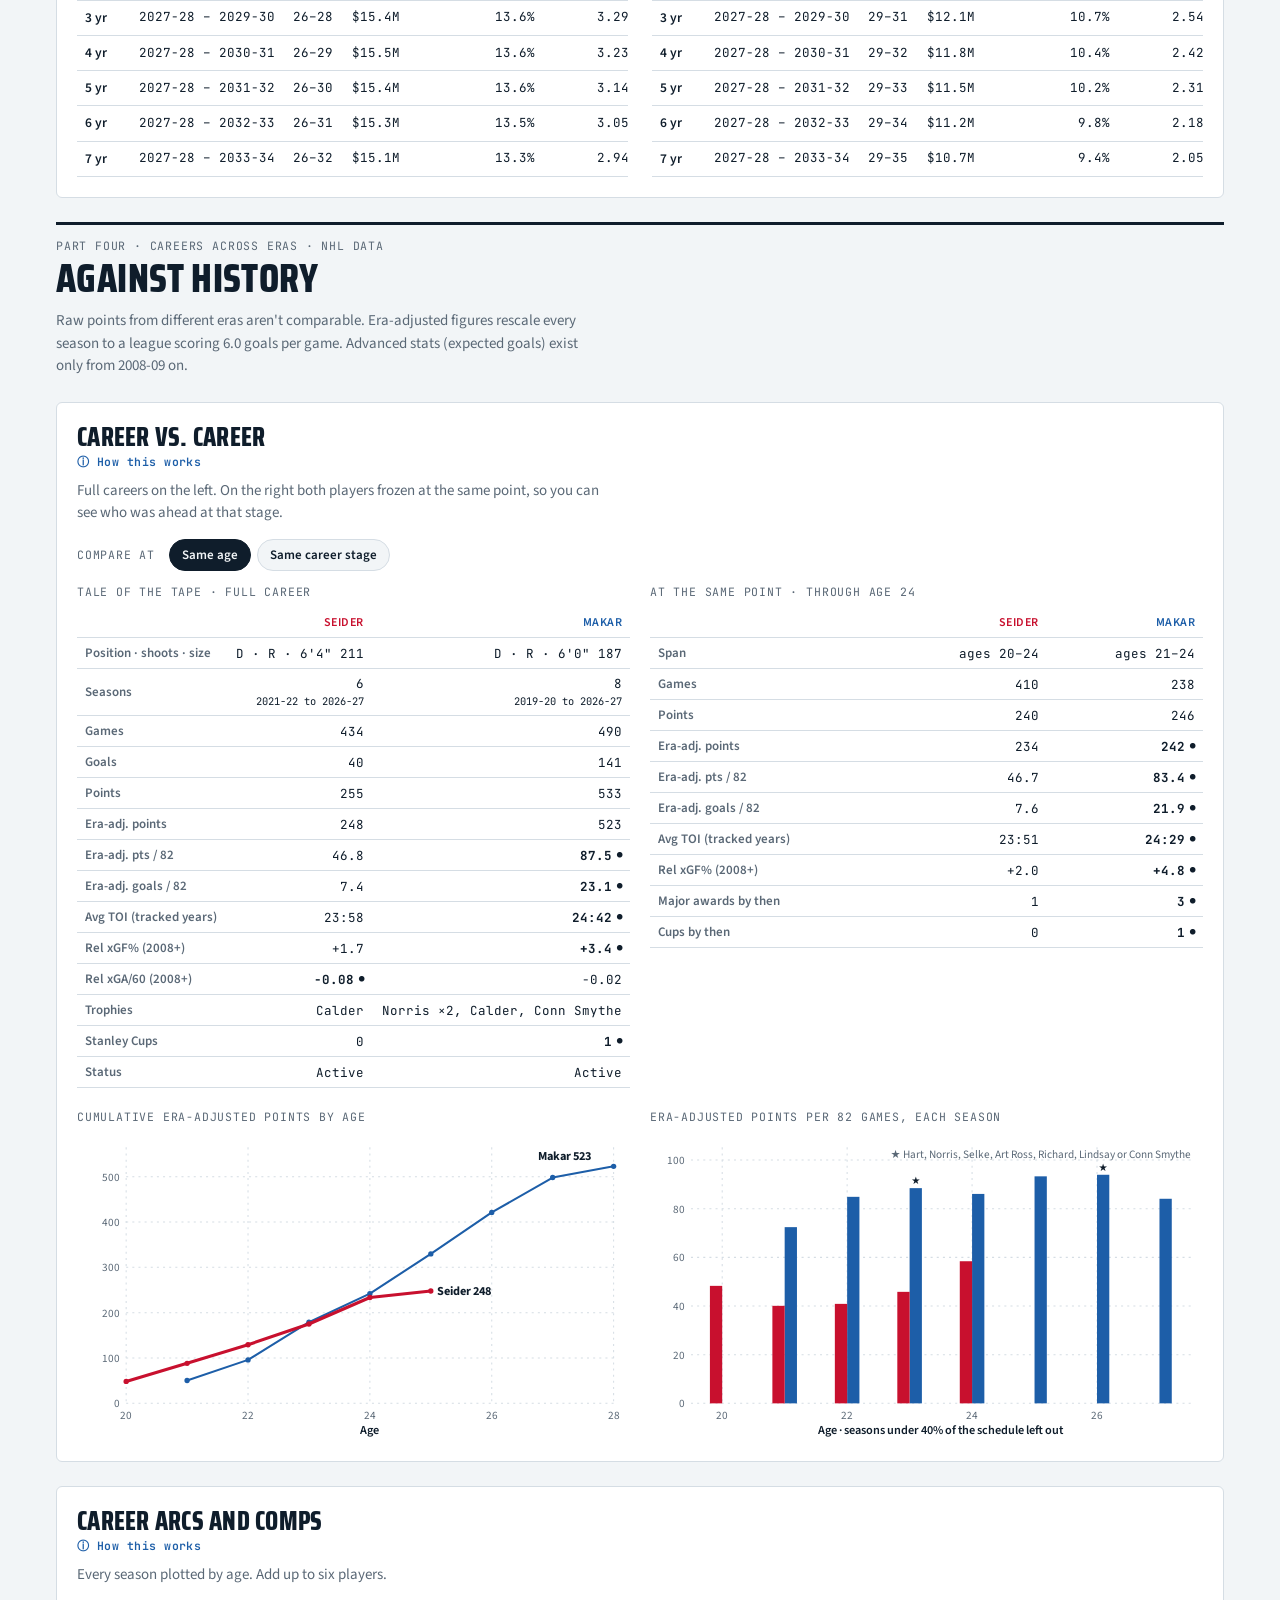
==== commit b52d481a: "Sidebar: rename 'Box score' tab to 'Unsung' with a plainer description; Unsung and Carrying point to" ====
--- a/index.html
+++ b/index.html
@@ -174,6 +174,6 @@
   </footer>
 </main></div>
 <script src="common.js?v=202611191900"></script>
-<script src="app.js?v=202611251910"></script>
+<script src="app.js?v=202611262050"></script>
 </body>
 </html>
